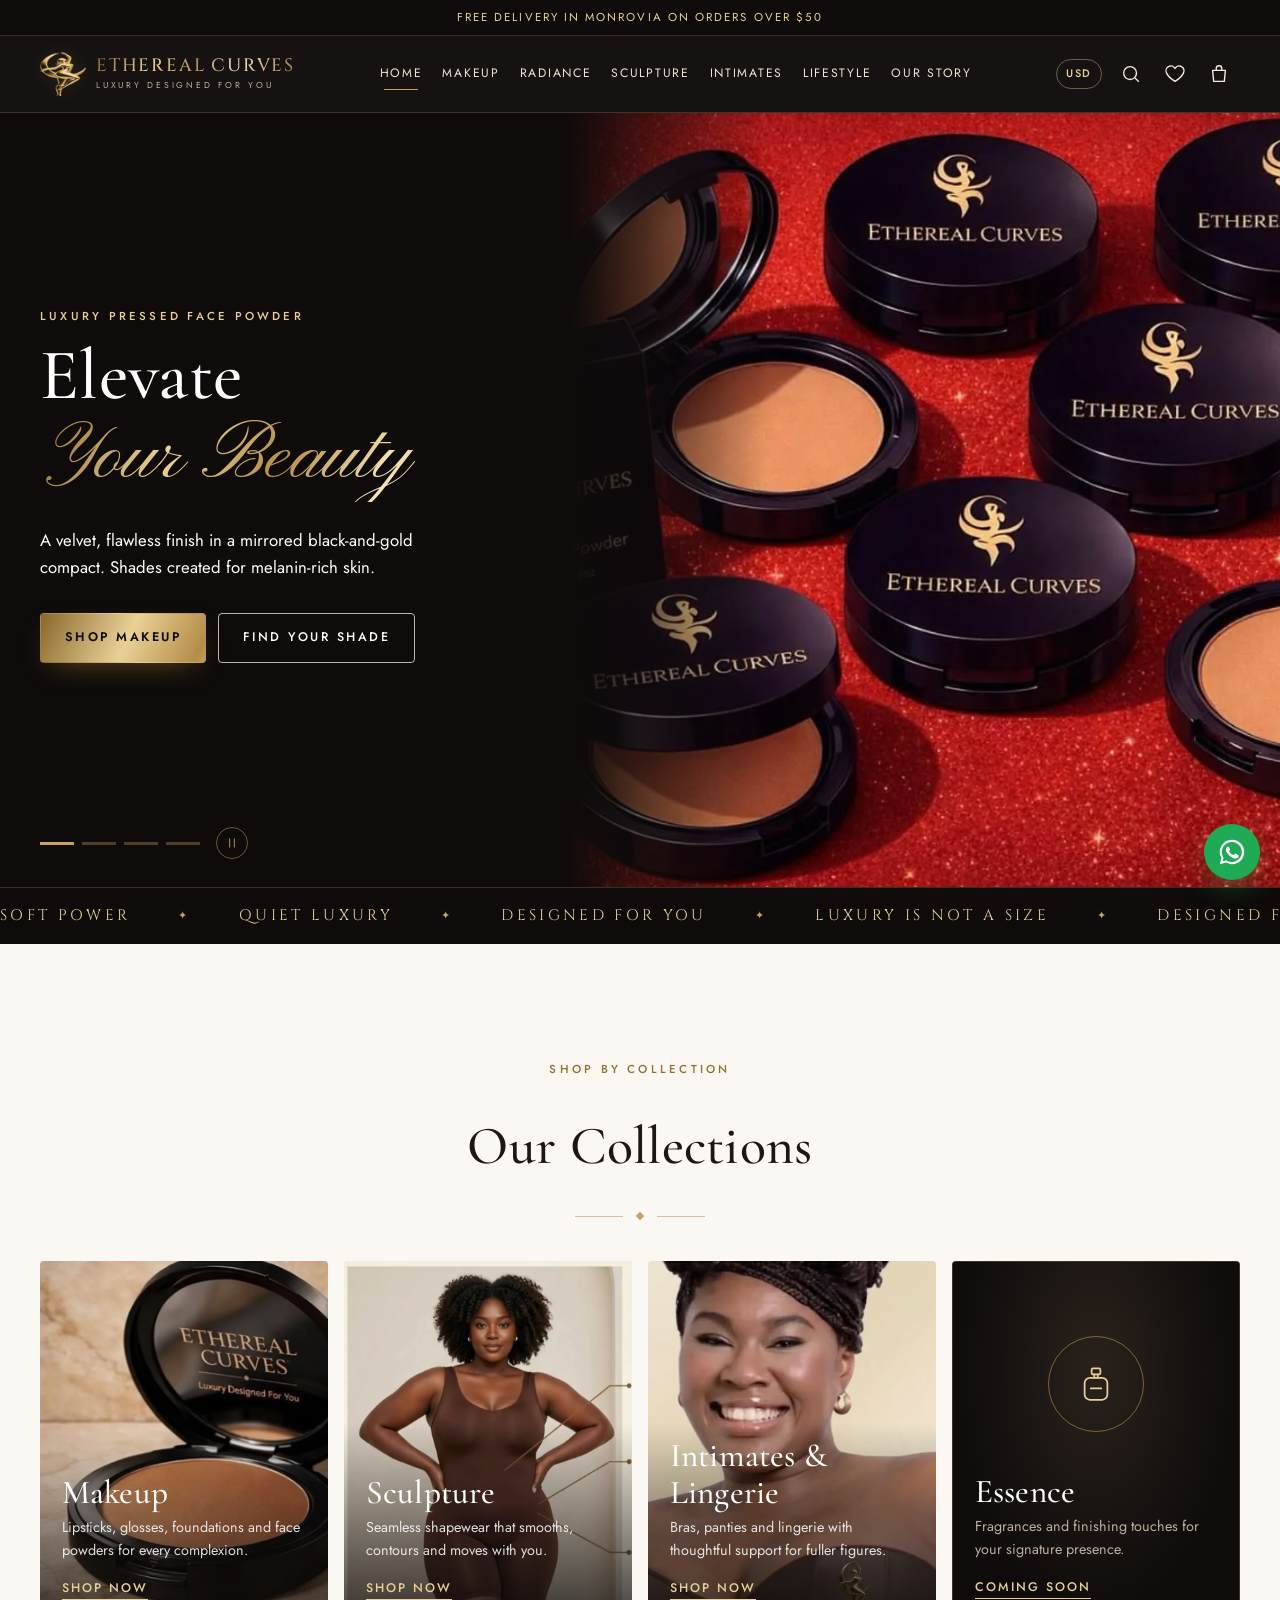
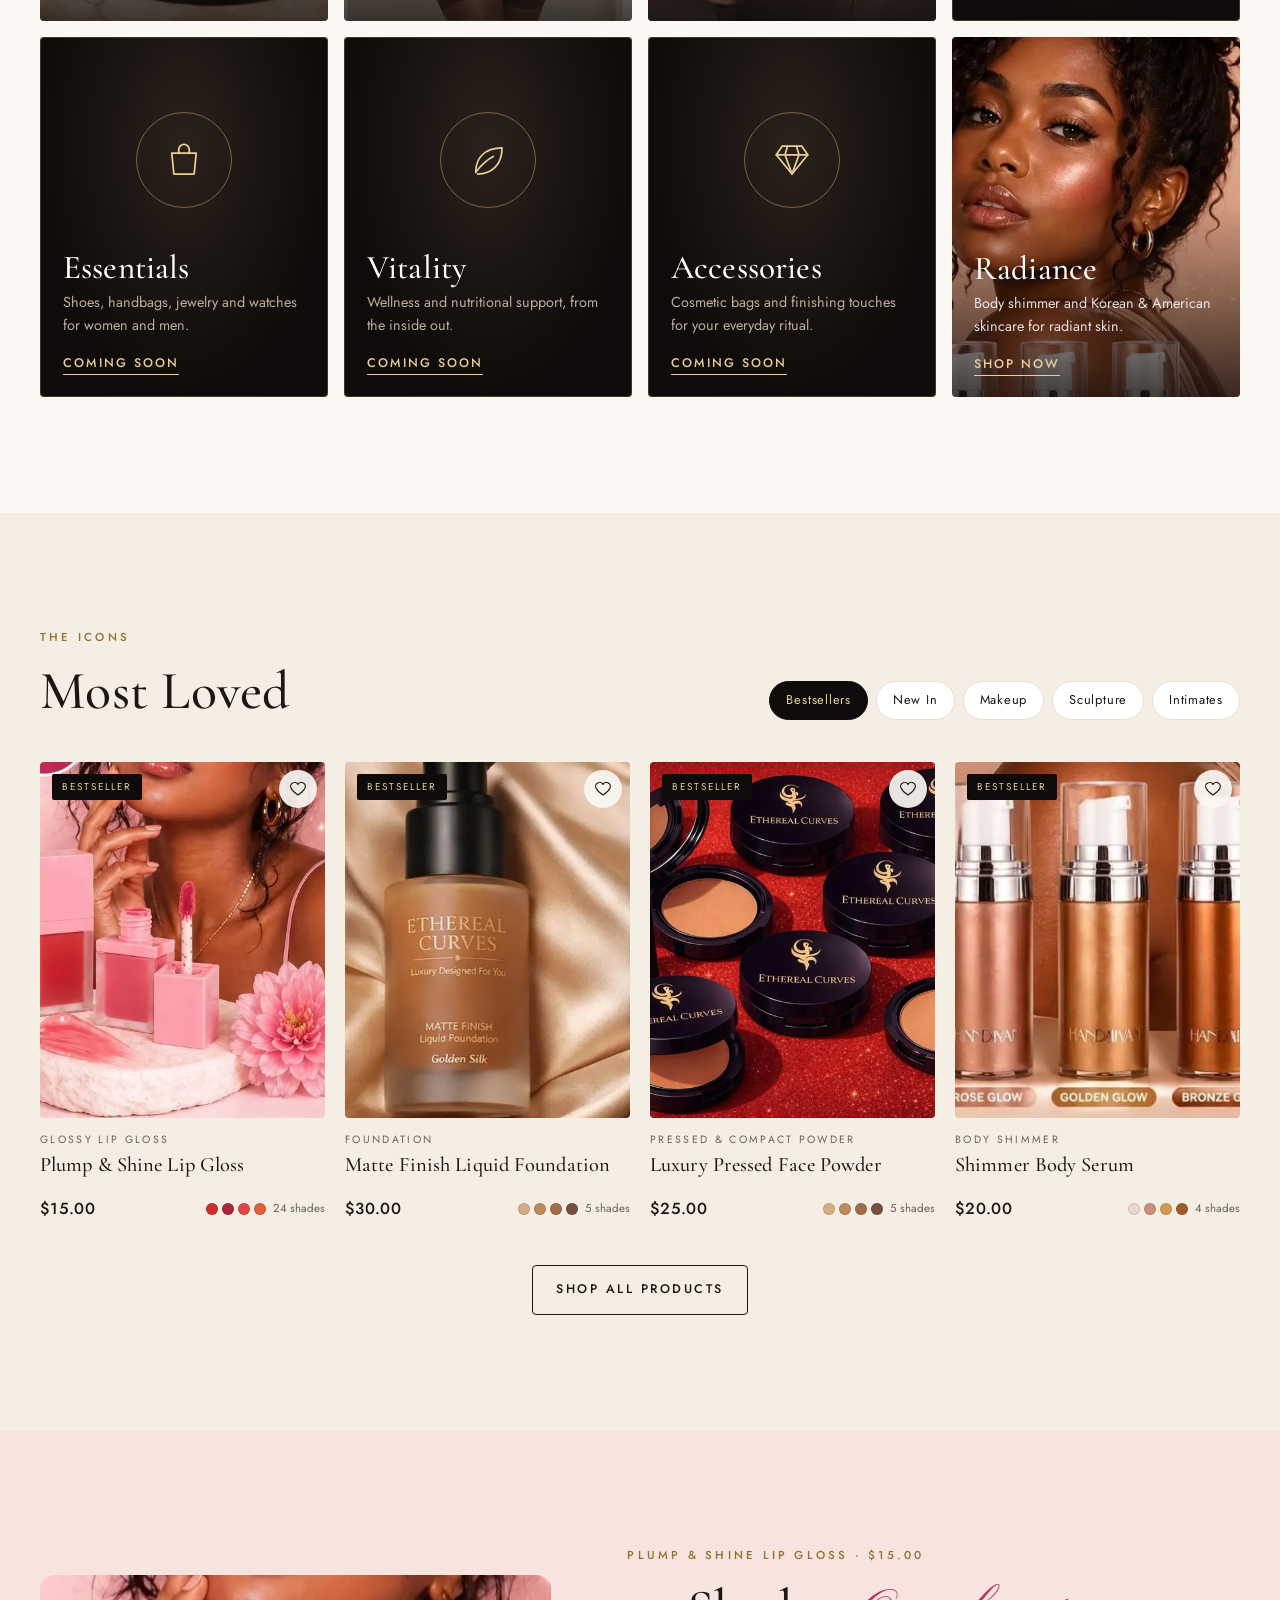
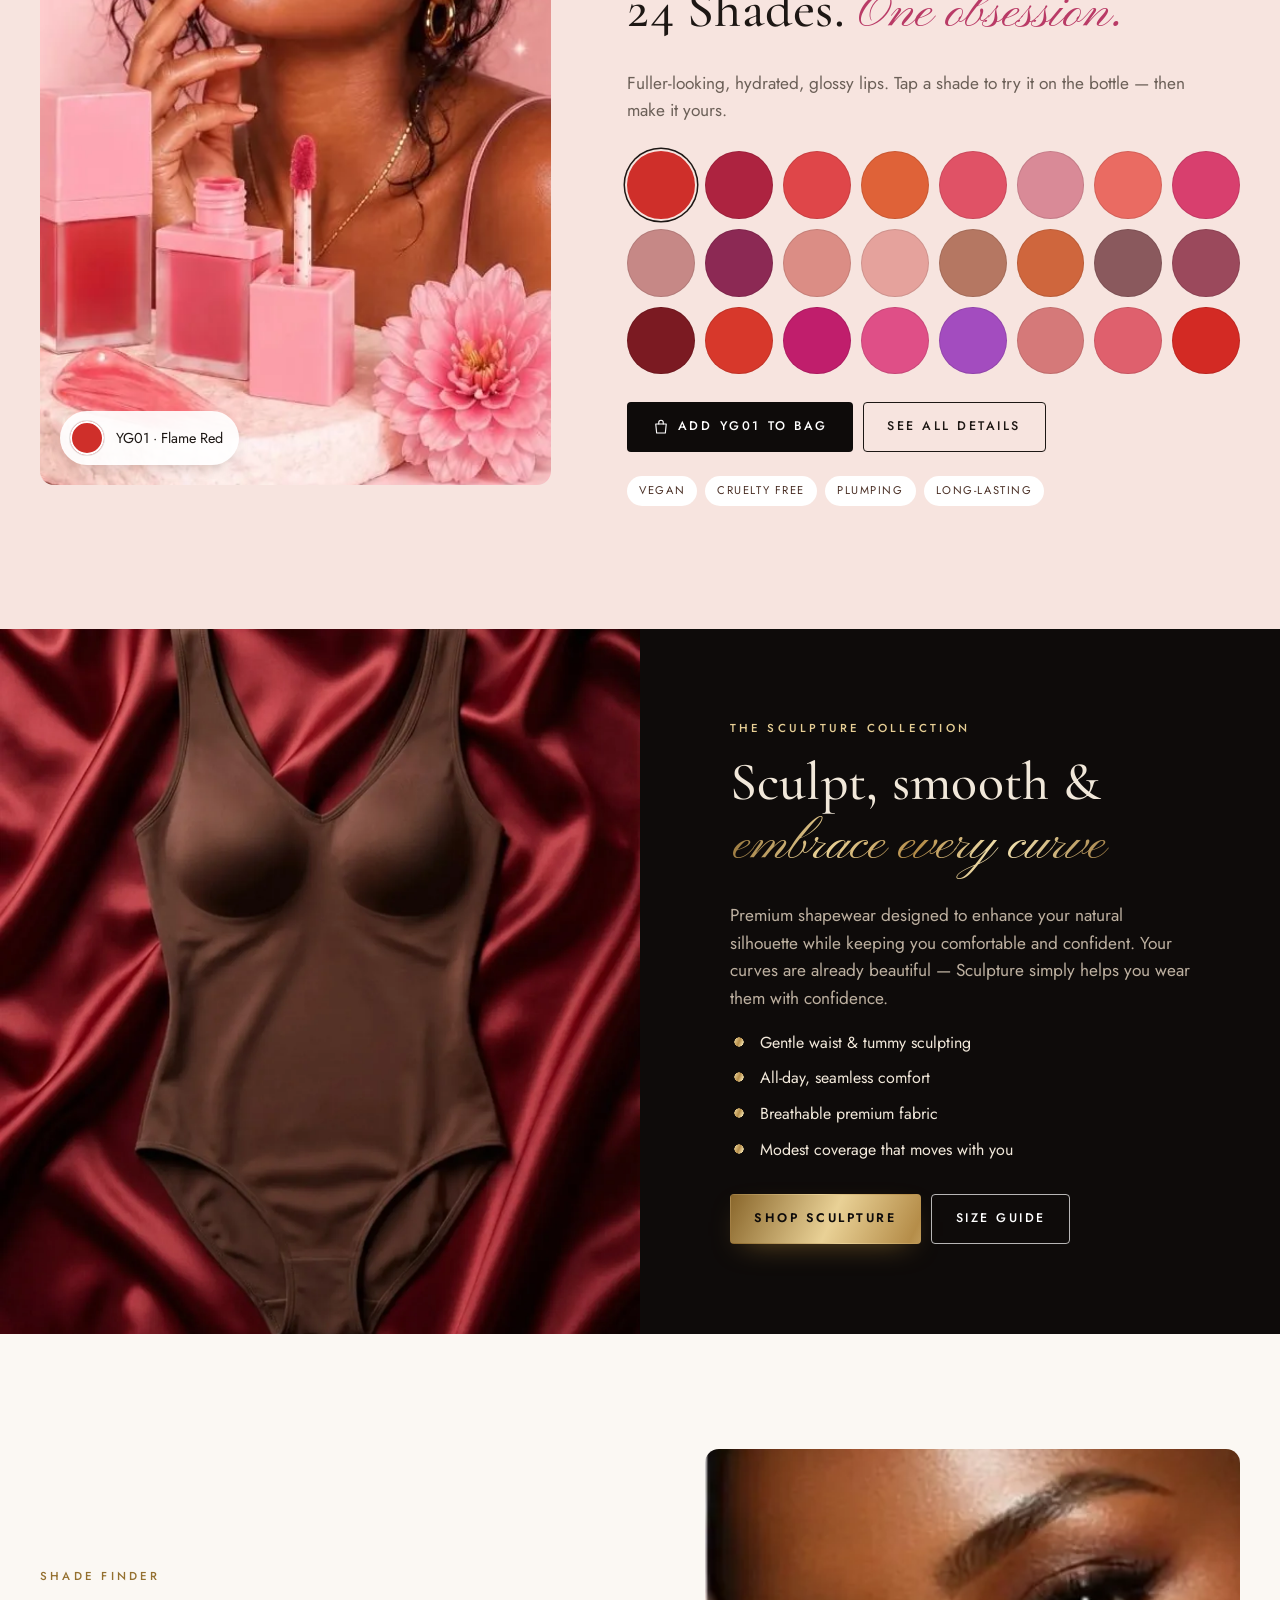
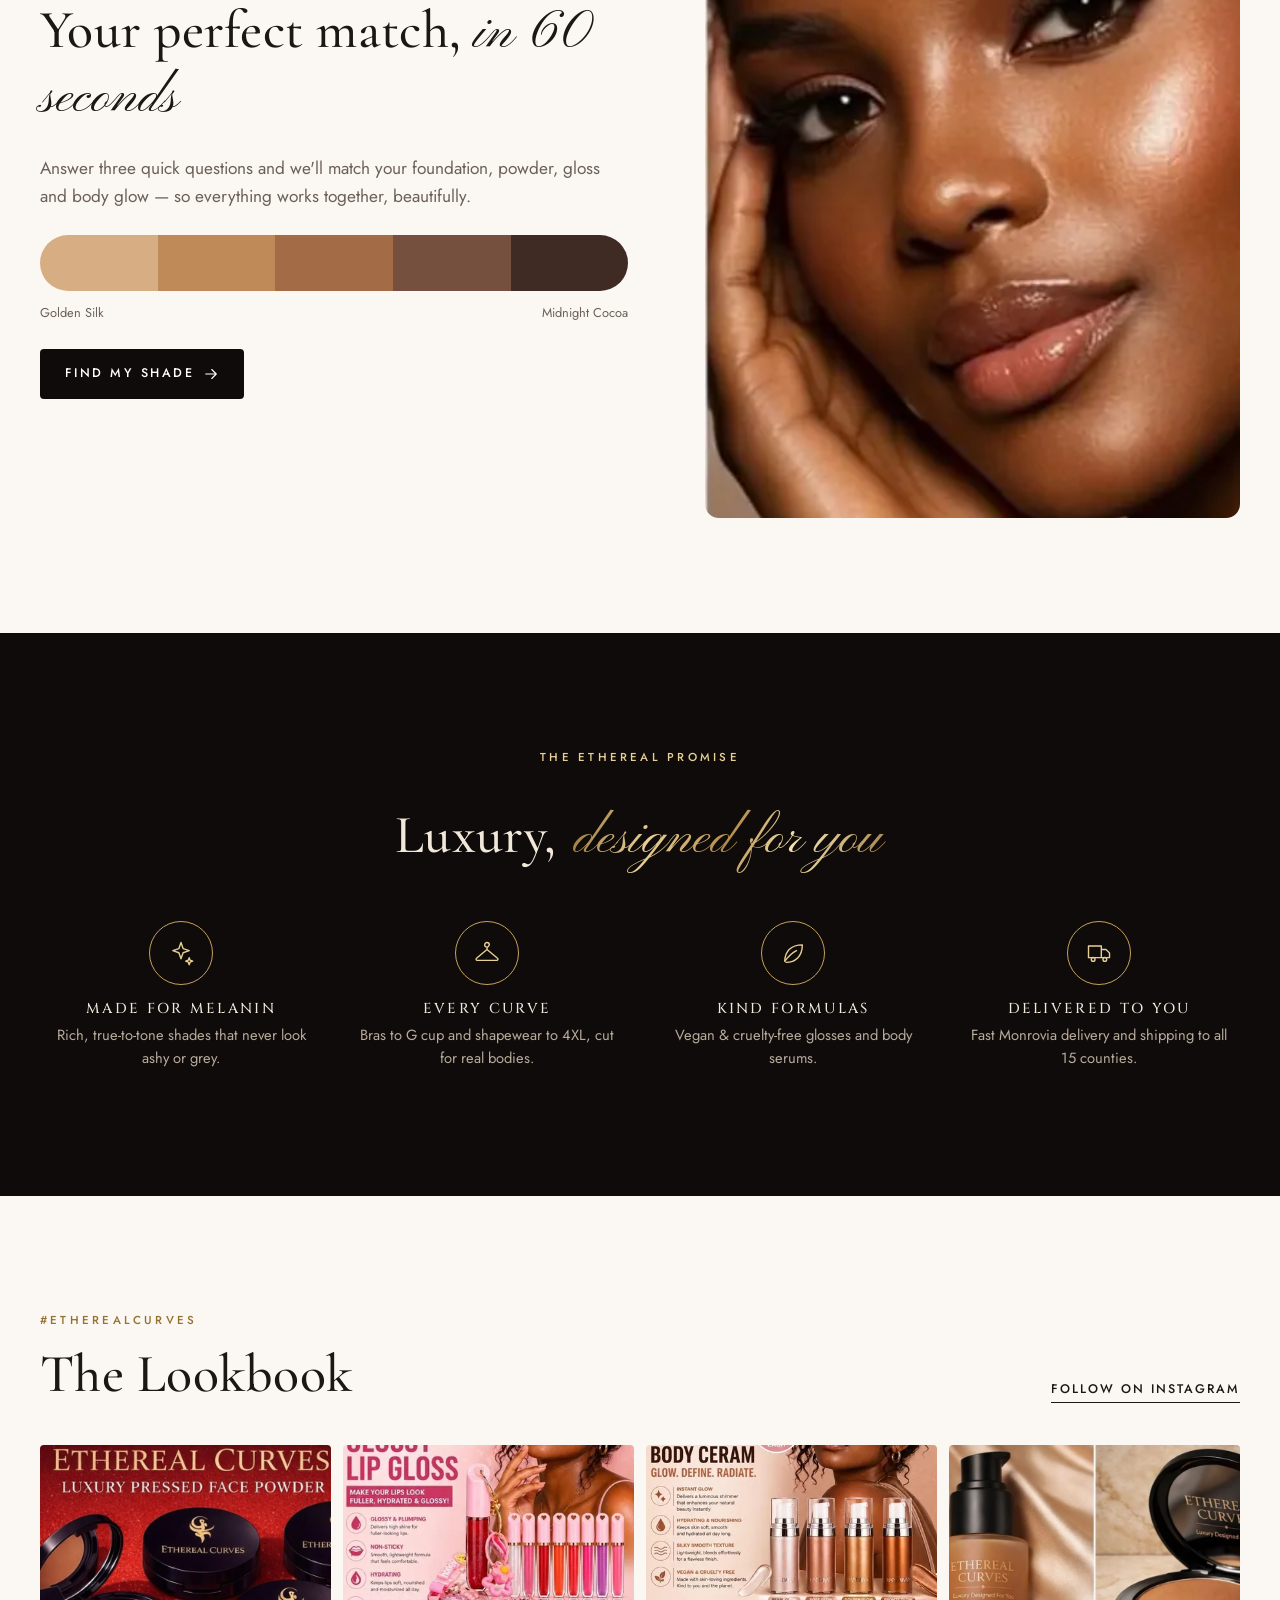
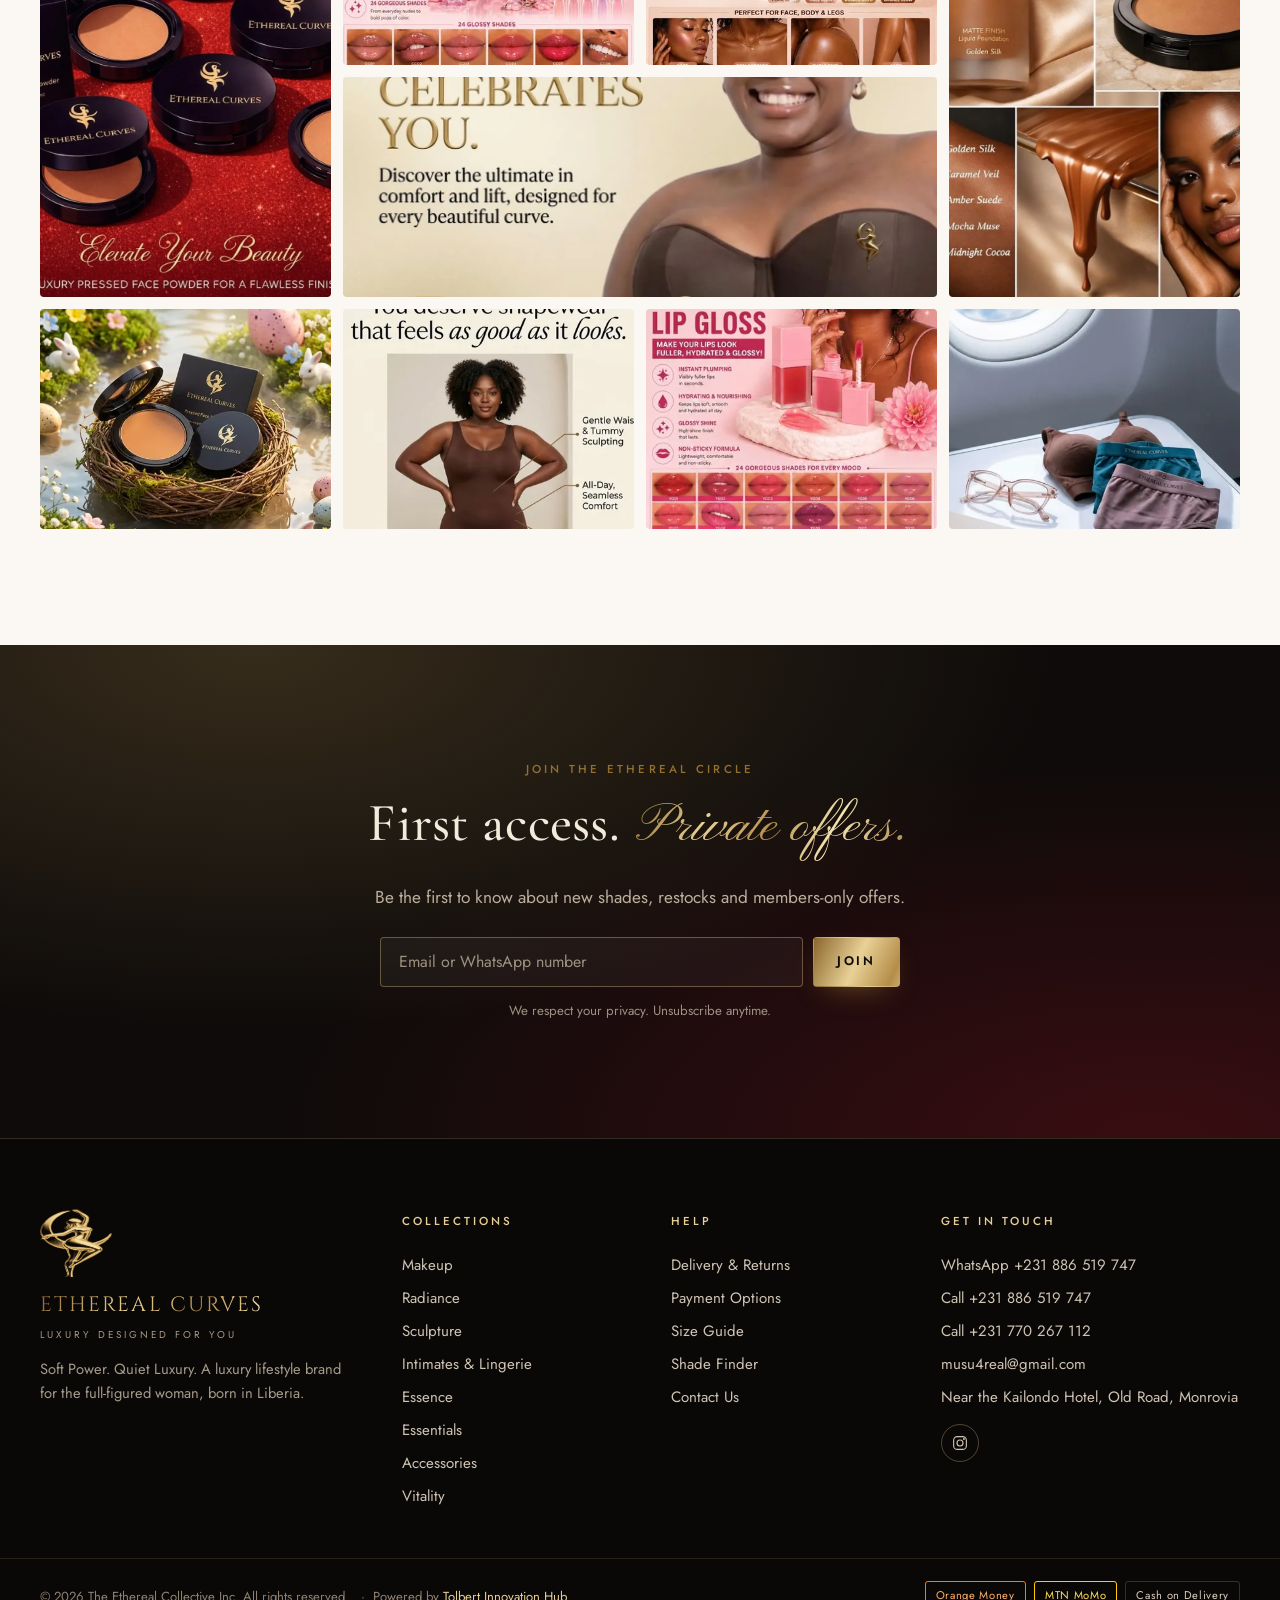
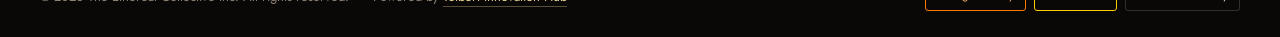
==== index.html @ 0e929508 "Add Love Your Breasts (#Breasties) campaign and raffle Breast Cancer Awareness campaign in honor of " ====
<!doctype html>
<html lang="en">
<head>
  <meta charset="utf-8">
  <meta name="viewport" content="width=device-width, initial-scale=1, viewport-fit=cover">
  <title>Ethereal Curves — Luxury Designed For You</title>
  <meta name="description" content="Ethereal Curves: luxury beauty and curve-loving intimates from Monrovia, Liberia. Shop lip gloss, foundation, pressed powder, shimmer body serum, bras and shapewear. Pay with Orange Money, MTN MoMo or cash on delivery.">
  <meta name="theme-color" content="#0e0b0a">
  <link rel="canonical" href="./">

  <meta property="og:type" content="website">
  <meta property="og:site_name" content="Ethereal Curves">
  <meta property="og:title" content="Ethereal Curves — Luxury Designed For You">
  <meta property="og:description" content="Luxury beauty, shapewear and intimates designed for every beautiful curve.">
  <meta property="og:image" content="assets/img/og-image.jpg">
  <meta name="twitter:card" content="summary_large_image">

  <link rel="icon" type="image/png" sizes="32x32" href="assets/img/favicon-32.png">
  <link rel="apple-touch-icon" href="assets/img/apple-touch-icon.png">
  <link rel="manifest" href="manifest.webmanifest">

  <link rel="preconnect" href="https://fonts.googleapis.com">
  <link rel="preconnect" href="https://fonts.gstatic.com" crossorigin>
  <link href="https://fonts.googleapis.com/css2?family=Cinzel:wght@400;500;600&family=Cormorant+Garamond:ital,wght@0,400;0,500;0,600;1,400;1,500&family=Jost:wght@300;400;500;600&family=Pinyon+Script&display=swap" rel="stylesheet">
  <link rel="preload" as="image" href="assets/img/pressed-red.webp">
  <link rel="stylesheet" href="assets/css/styles.css">

  <script type="application/ld+json">
  {
    "@context": "https://schema.org",
    "@type": "Organization",
    "name": "Ethereal Curves",
    "legalName": "The Ethereal Collective Inc",
    "slogan": "Luxury Designed For You",
    "founder": { "@type": "Person", "name": "Musu Deshield Mitchell" },
    "email": "musu4real@gmail.com",
    "telephone": ["+231886519747", "+231770267112"],
    "address": { "@type": "PostalAddress", "addressLocality": "Monrovia", "addressCountry": "LR" },
    "logo": "assets/img/icon-512.png"
  }
  </script>
</head>
<body>
  <a class="skip-link" href="#main">Skip to content</a>

  <!-- Announcement bar -->
  <div class="announce" role="region" aria-label="Store announcements">
    <div class="announce__track" id="announce"></div>
  </div>

  <!-- Header -->
  <header class="header" id="header">
    <div class="header__inner container">
      <button class="icon-btn header__menu" id="menuOpen" aria-label="Open menu" aria-controls="mobileNav" aria-expanded="false">
        <svg viewBox="0 0 24 24" aria-hidden="true"><path d="M3 7h18M3 12h18M3 17h12"/></svg>
      </button>

      <a class="logo" href="#/" aria-label="Ethereal Curves home">
        <img class="logo__mark" src="assets/img/logo-figure-sm.png" alt="" width="46" height="44">
        <span class="logo__text">
          <span class="logo__name">Ethereal Curves</span>
          <span class="logo__tag">Luxury Designed For You</span>
        </span>
      </a>

      <nav class="nav" aria-label="Main">
        <ul class="nav__list">
          <li class="nav__item"><a href="#/" class="nav__link">Home</a></li>
          <li class="nav__item has-mega">
            <a href="#/shop?cat=makeup" class="nav__link">Makeup</a>
            <div class="mega" role="group" aria-label="Makeup">
              <div class="mega__inner container">
                <div class="mega__col">
                  <p class="eyebrow">Lips</p>
                  <a href="#/shop?cat=makeup&amp;sub=lipstick">Lipstick</a>
                  <a href="#/shop?cat=makeup&amp;sub=gloss">Glossy Lip Gloss</a>
                  <a href="#/shop?cat=makeup&amp;sub=matte-gloss">Matte Lip Gloss</a>
                </div>
                <div class="mega__col">
                  <p class="eyebrow">Complexion</p>
                  <a href="#/shop?cat=makeup&amp;sub=foundation">Foundation</a>
                  <a href="#/shop?cat=makeup&amp;sub=loose-powder">Loose Face Powder</a>
                  <a href="#/shop?cat=makeup&amp;sub=pressed-powder">Pressed &amp; Compact Powder</a>
                  <a href="#/shop?cat=makeup&amp;sub=designer">Designer &amp; Brands</a>
                </div>
                <a class="mega__feature" href="#/shop?cat=makeup">
                  <img src="assets/img/pressed-card-sm.webp" alt="" loading="lazy">
                  <span>Shop all makeup</span>
                </a>
                <a class="mega__feature" href="#/shade-finder">
                  <img src="assets/img/found-model-sm.webp" alt="" loading="lazy">
                  <span>Find your shade</span>
                </a>
              </div>
            </div>
          </li>
          <li class="nav__item"><a href="#/shop?cat=radiance" class="nav__link">Radiance</a></li>
          <li class="nav__item"><a href="#/shop?cat=sculpture" class="nav__link">Sculpture</a></li>
          <li class="nav__item"><a href="#/shop?cat=intimates" class="nav__link">Intimates</a></li>
          <li class="nav__item has-mega">
            <a href="#/shop" class="nav__link" data-cats="essence,essentials,accessories,vitality">Lifestyle</a>
            <div class="mega" role="group" aria-label="Lifestyle">
              <div class="mega__inner container">
                <div class="mega__col">
                  <p class="eyebrow">Lifestyle</p>
                  <a href="#/shop?cat=essence">Essence</a>
                  <a href="#/shop?cat=essentials">Essentials</a>
                  <a href="#/shop?cat=accessories">Accessories</a>
                  <a href="#/shop?cat=vitality">Vitality</a>
                </div>
                <div class="mega__col">
                  <p class="eyebrow">Explore</p>
                  <a href="#/shop">Shop all</a>
                  <a href="#/shade-finder">Shade Finder</a>
                  <a href="#/size-guide">Size Guide</a>
                  <a href="#/faq">Delivery &amp; Returns</a>
                </div>
                <a class="mega__feature" href="#/shop?cat=sculpture">
                  <img src="assets/img/shapewear-sm.webp" alt="" loading="lazy">
                  <span>The Sculpture Collection</span>
                </a>
                <a class="mega__feature" href="#/shop?cat=intimates">
                  <img src="assets/img/strapless-card-sm.webp" alt="" loading="lazy">
                  <span>Intimates &amp; Lingerie</span>
                </a>
              </div>
            </div>
          </li>
          <li class="nav__item"><a href="#/about" class="nav__link">Our Story</a></li>
          <li class="nav__item nav__item--camp" data-campaign><a href="#/breasties" class="nav__link nav__link--pink">#Breasties</a></li>
        </ul>
      </nav>

      <div class="header__actions">
        <button class="currency" id="currencyToggle" aria-label="Switch currency">USD</button>
        <button class="icon-btn" id="searchOpen" aria-label="Search">
          <svg viewBox="0 0 24 24" aria-hidden="true"><circle cx="11" cy="11" r="7"/><path d="m20 20-3.5-3.5"/></svg>
        </button>
        <a class="icon-btn" href="#/wishlist" aria-label="Wishlist">
          <svg viewBox="0 0 24 24" aria-hidden="true"><path d="M12 20s-7-4.4-9.2-9A5 5 0 0 1 12 6a5 5 0 0 1 9.2 5C19 15.6 12 20 12 20z"/></svg>
          <span class="count" id="wishCount" hidden>0</span>
        </a>
        <button class="icon-btn" id="cartOpen" aria-label="Open shopping bag" aria-controls="cartDrawer">
          <svg viewBox="0 0 24 24" aria-hidden="true"><path d="M5 8h14l-1.2 12H6.2z"/><path d="M9 8V6a3 3 0 0 1 6 0v2"/></svg>
          <span class="count" id="cartCount" hidden>0</span>
        </button>
      </div>
    </div>
  </header>

  <!-- Mobile navigation -->
  <div class="drawer drawer--left" id="mobileNav" aria-hidden="true">
    <div class="drawer__panel" role="dialog" aria-modal="true" aria-label="Menu">
      <div class="drawer__head">
        <span class="logo__name">Menu</span>
        <button class="icon-btn" data-close aria-label="Close menu"><svg viewBox="0 0 24 24" aria-hidden="true"><path d="M6 6l12 12M18 6 6 18"/></svg></button>
      </div>
      <nav class="mnav" aria-label="Mobile">
        <a href="#/" class="mnav__home">Home</a>
        <a href="#/breasties" class="mnav__camp" data-campaign>🎀 Love Your Breasts · #Breasties</a>
        <p class="eyebrow">Collections</p>
        <a href="#/shop?cat=makeup">Makeup</a>
        <a href="#/shop?cat=radiance">Radiance</a>
        <a href="#/shop?cat=sculpture">Sculpture</a>
        <a href="#/shop?cat=intimates">Intimates &amp; Lingerie</a>
        <a href="#/shop?cat=essence">Essence</a>
        <a href="#/shop?cat=essentials">Essentials</a>
        <a href="#/shop?cat=accessories">Accessories</a>
        <a href="#/shop?cat=vitality">Vitality</a>
        <p class="eyebrow">Explore</p>
        <a href="#/shop">Shop All</a>
        <a href="#/shade-finder">Shade Finder</a>
        <a href="#/size-guide">Size Guide</a>
        <a href="#/wishlist">Wishlist</a>
        <a href="#/about">Our Story</a>
        <a href="#/faq">Help &amp; FAQ</a>
        <a href="#/contact">Contact</a>
      </nav>
      <div class="mnav__foot" id="mnavFoot"></div>
    </div>
  </div>

  <main id="main" tabindex="-1">
    <div id="app" aria-live="polite"></div>
    <noscript>
      <div class="container" style="padding:4rem 1rem;text-align:center">
        <h1>Ethereal Curves</h1>
        <p>Please enable JavaScript to shop, or order on WhatsApp: <a href="https://wa.me/231886519747">+231 886 519 747</a></p>
      </div>
    </noscript>
  </main>

  <!-- Footer -->
  <footer class="footer">
    <div class="footer__top container">
      <div class="footer__brand">
        <img src="assets/img/logo-figure.png" alt="" width="84" height="80" loading="lazy">
        <p class="footer__name">Ethereal Curves</p>
        <p class="footer__tag">Luxury Designed For You</p>
        <p class="footer__about">Soft Power. Quiet Luxury. A luxury lifestyle brand for the full-figured woman, born in Liberia.</p>
      </div>
      <div class="footer__col">
        <h2 class="footer__h">Collections</h2>
        <a href="#/shop?cat=makeup">Makeup</a>
        <a href="#/shop?cat=radiance">Radiance</a>
        <a href="#/shop?cat=sculpture">Sculpture</a>
        <a href="#/shop?cat=intimates">Intimates &amp; Lingerie</a>
        <a href="#/shop?cat=essence">Essence</a>
        <a href="#/shop?cat=essentials">Essentials</a>
        <a href="#/shop?cat=accessories">Accessories</a>
        <a href="#/shop?cat=vitality">Vitality</a>
      </div>
      <div class="footer__col">
        <h2 class="footer__h">Help</h2>
        <a href="#/breasties" data-campaign>Love Your Breasts · #Breasties</a>
        <a href="#/faq">Delivery & Returns</a>
        <a href="#/faq">Payment Options</a>
        <a href="#/size-guide">Size Guide</a>
        <a href="#/shade-finder">Shade Finder</a>
        <a href="#/contact">Contact Us</a>
      </div>
      <div class="footer__col" id="footerContact">
        <h2 class="footer__h">Get in touch</h2>
      </div>
    </div>
    <div class="footer__bottom container">
      <p>© <span id="year"></span> The Ethereal Collective Inc. All rights reserved. <span class="powered">Powered by <a href="https://tolbertinnovationhub.org" target="_blank" rel="noopener">Tolbert Innovation Hub</a></span></p>
      <div class="paylogos" aria-label="Accepted payments">
        <span class="paylogo paylogo--orange">Orange Money</span>
        <span class="paylogo paylogo--mtn">MTN MoMo</span>
        <span class="paylogo">Cash on Delivery</span>
      </div>
    </div>
  </footer>

  <!-- Cart drawer -->
  <div class="drawer drawer--right" id="cartDrawer" aria-hidden="true">
    <div class="drawer__panel" role="dialog" aria-modal="true" aria-labelledby="cartTitle">
      <div class="drawer__head">
        <h2 id="cartTitle" class="drawer__title">Your Bag</h2>
        <button class="icon-btn" data-close aria-label="Close bag"><svg viewBox="0 0 24 24" aria-hidden="true"><path d="M6 6l12 12M18 6 6 18"/></svg></button>
      </div>
      <div class="drawer__body" id="cartBody"></div>
      <div class="drawer__foot" id="cartFoot"></div>
    </div>
  </div>

  <!-- Search overlay -->
  <div class="search" id="search" aria-hidden="true">
    <div class="search__panel" role="dialog" aria-modal="true" aria-label="Search products">
      <div class="container">
        <div class="search__bar">
          <svg viewBox="0 0 24 24" aria-hidden="true"><circle cx="11" cy="11" r="7"/><path d="m20 20-3.5-3.5"/></svg>
          <input id="searchInput" type="search" placeholder="Search gloss, foundation, shapewear, shades…" autocomplete="off" aria-label="Search">
          <button class="icon-btn" data-close aria-label="Close search"><svg viewBox="0 0 24 24" aria-hidden="true"><path d="M6 6l12 12M18 6 6 18"/></svg></button>
        </div>
        <div class="search__results" id="searchResults"></div>
      </div>
    </div>
  </div>

  <!-- Modal (quick view, size guide) -->
  <div class="modal" id="modal" aria-hidden="true">
    <div class="modal__panel" role="dialog" aria-modal="true" aria-label="Details">
      <button class="icon-btn modal__close" data-close aria-label="Close"><svg viewBox="0 0 24 24" aria-hidden="true"><path d="M6 6l12 12M18 6 6 18"/></svg></button>
      <div class="modal__body" id="modalBody"></div>
    </div>
  </div>

  <!-- Lightbox -->
  <div class="lightbox" id="lightbox" aria-hidden="true">
    <button class="icon-btn lightbox__close" data-close aria-label="Close image"><svg viewBox="0 0 24 24" aria-hidden="true"><path d="M6 6l12 12M18 6 6 18"/></svg></button>
    <img id="lightboxImg" alt="">
  </div>

  <div class="scrim" id="scrim"></div>
  <div class="toasts" id="toasts" role="status" aria-live="polite"></div>

  <a class="wa-float" id="waFloat" href="#" target="_blank" rel="noopener" aria-label="Chat with us on WhatsApp">
    <svg viewBox="0 0 32 32" aria-hidden="true"><path fill="currentColor" d="M16 3a13 13 0 0 0-11.2 19.6L3 29l6.6-1.7A13 13 0 1 0 16 3zm0 23.7c-2 0-4-.6-5.7-1.6l-.4-.2-3.9 1 1-3.8-.3-.4A10.7 10.7 0 1 1 16 26.7zm5.9-8c-.3-.2-1.9-.9-2.2-1-.3-.1-.5-.2-.7.2l-1 1.2c-.2.2-.4.2-.7.1a8.8 8.8 0 0 1-4.3-3.8c-.3-.6.3-.5.9-1.7.1-.2 0-.4 0-.5l-1-2.4c-.3-.6-.5-.5-.7-.5h-.6c-.2 0-.6.1-.9.4-.3.3-1.2 1.1-1.2 2.8s1.2 3.2 1.4 3.5c.2.2 2.4 3.6 5.8 5 2.1.9 3 1 4 .8.7-.1 1.9-.8 2.2-1.5.3-.8.3-1.4.2-1.5-.1-.2-.3-.3-.6-.4z"/></svg>
  </a>

  <script src="assets/js/config.js"></script>
  <script src="assets/js/products.js"></script>
  <script src="assets/js/app.js"></script>
</body>
</html>
---- assets/css/styles.css ----
/* =====================================================================
   ETHEREAL CURVES — Luxury Designed For You
   ===================================================================== */

:root {
  --noir: #0e0b0a;
  --noir-2: #1a1412;
  --ink: #1d1714;
  --muted: #6c6058;
  --line: #e8dfd3;
  --line-dark: rgba(232, 207, 147, .18);
  --ivory: #fbf8f3;
  --cream: #f5eee4;
  --champagne: #efe3cf;
  --blush: #f7e4df;
  --rose: #b93a66;
  --cocoa: #4a2f25;
  --oxblood: #6d0f1a;
  --success: #2f6b4f;
  --pink: #ec5f9f;
  --pink-deep: #c21f6a;
  --pink-soft: #f9d3e3;
  --danger: #a3282f;

  --gold: #c8a15a;
  --gold-soft: #e7cf95;
  --gold-deep: #94702f;
  --gold-grad: linear-gradient(115deg, #8a672c 0%, #e9d196 28%, #b58d49 50%, #f5e5b3 70%, #9c763a 100%);

  --display: "Cormorant Garamond", "Times New Roman", serif;
  --caps: "Cinzel", "Times New Roman", serif;
  --sans: "Jost", system-ui, -apple-system, "Segoe UI", sans-serif;
  --script: "Pinyon Script", cursive;

  --radius: 4px;
  --radius-lg: 14px;
  --shadow: 0 18px 50px -20px rgba(30, 18, 10, .35);
  --shadow-sm: 0 6px 20px -10px rgba(30, 18, 10, .3);
  --ease: cubic-bezier(.2, .7, .2, 1);
  --header-h: 76px;
  --gutter: clamp(16px, 4vw, 40px);
}

*, *::before, *::after { box-sizing: border-box; }
html { -webkit-text-size-adjust: 100%; scroll-behavior: smooth; }
body {
  margin: 0;
  font-family: var(--sans);
  font-weight: 400;
  font-size: 16px;
  line-height: 1.6;
  color: var(--ink);
  background: var(--ivory);
  -webkit-font-smoothing: antialiased;
  overflow-x: hidden;
}
body.locked { overflow: hidden; }
img { max-width: 100%; display: block; height: auto; }
a { color: inherit; text-decoration: none; }
button, input, select, textarea { font: inherit; color: inherit; }
button { cursor: pointer; background: none; border: 0; padding: 0; }
h1, h2, h3, h4 { font-family: var(--display); font-weight: 500; line-height: 1.1; margin: 0 0 .5em; letter-spacing: .005em; }
p { margin: 0 0 1em; }
svg { width: 22px; height: 22px; fill: none; stroke: currentColor; stroke-width: 1.5; stroke-linecap: round; stroke-linejoin: round; }
:focus-visible { outline: 2px solid var(--gold); outline-offset: 3px; }
::selection { background: var(--gold-soft); color: var(--noir); }

.container { width: 100%; max-width: 1320px; margin: 0 auto; padding-left: var(--gutter); padding-right: var(--gutter); }
.skip-link { position: absolute; left: -999px; top: 8px; z-index: 999; background: var(--noir); color: #fff; padding: 10px 16px; }
.skip-link:focus { left: 8px; }
.sr-only { position: absolute; width: 1px; height: 1px; overflow: hidden; clip: rect(0 0 0 0); white-space: nowrap; }
[hidden] { display: none !important; }

/* ---------- Type helpers ---------- */
.eyebrow {
  font-family: var(--sans);
  font-size: .72rem;
  font-weight: 500;
  letter-spacing: .28em;
  text-transform: uppercase;
  color: var(--gold-deep);
  margin: 0 0 .9rem;
}
.gold-text {
  background: var(--gold-grad);
  -webkit-background-clip: text;
  background-clip: text;
  color: transparent;
}
.script { font-family: var(--script); font-weight: 400; letter-spacing: 0; }
.script.gold-text { padding: 0 .14em; margin: 0 -.08em; -webkit-box-decoration-break: clone; box-decoration-break: clone; }
.caps { font-family: var(--caps); letter-spacing: .08em; }
.h-xl { font-size: clamp(2.6rem, 6vw, 5rem); }
.h-lg { font-size: clamp(2.1rem, 4.2vw, 3.4rem); }
.h-md { font-size: clamp(1.6rem, 2.8vw, 2.3rem); }
.lead { font-size: 1.08rem; color: var(--muted); max-width: 56ch; }
.muted { color: var(--muted); }
.center { text-align: center; }
.center .lead { margin-left: auto; margin-right: auto; }

/* ---------- Buttons ---------- */
.btn {
  display: inline-flex; align-items: center; justify-content: center; gap: .6em;
  min-height: 50px; padding: 0 1.9em;
  font-family: var(--sans); font-size: .78rem; font-weight: 500;
  letter-spacing: .2em; text-transform: uppercase;
  border: 1px solid transparent; border-radius: var(--radius);
  transition: background .3s var(--ease), color .3s var(--ease), border-color .3s var(--ease), transform .2s var(--ease), box-shadow .3s var(--ease);
  white-space: nowrap;
}
.btn:active { transform: translateY(1px); }
.btn svg { width: 18px; height: 18px; }
.btn--dark { background: var(--noir); color: #fff; }
.btn--dark:hover { background: #2a201c; }
.btn--gold { background: var(--gold-grad); background-size: 200% 100%; color: var(--noir); font-weight: 600; box-shadow: 0 10px 30px -14px rgba(160, 120, 50, .8); }
.btn--gold:hover { background-position: 100% 0; }
.btn--outline { border-color: currentColor; color: var(--ink); }
.btn--outline:hover { background: var(--ink); color: #fff; border-color: var(--ink); }
.btn--light { border-color: rgba(255, 255, 255, .7); color: #fff; }
.btn--light:hover { background: #fff; color: var(--noir); }
.btn--wa { background: #1faa55; color: #fff; }
.btn--pink { background: linear-gradient(120deg, #c21f6a, #ec5f9f 55%, #f58bbb); color: #fff; font-weight: 600; box-shadow: 0 10px 30px -14px rgba(236, 95, 159, .9); }
.btn--pink:hover { filter: brightness(1.08); }
.btn--wa:hover { background: #178a45; }
.btn--block { width: 100%; }
.btn--sm { min-height: 40px; padding: 0 1.2em; font-size: .7rem; }
.btn[disabled] { opacity: .45; pointer-events: none; }
.link { font-size: .78rem; letter-spacing: .16em; text-transform: uppercase; font-weight: 500; border-bottom: 1px solid currentColor; padding-bottom: 2px; transition: color .2s; }
.link:hover { color: var(--gold-deep); }

.icon-btn {
  position: relative; display: inline-grid; place-items: center;
  width: 42px; height: 42px; border-radius: 50%;
  transition: background .2s, color .2s;
}
.icon-btn:hover { background: rgba(200, 161, 90, .14); }
.count {
  position: absolute; top: 3px; right: 1px;
  min-width: 18px; height: 18px; padding: 0 5px; border-radius: 9px;
  background: var(--gold); color: var(--noir);
  font-size: .66rem; font-weight: 600; line-height: 18px; text-align: center;
}
.count.bump { animation: bump .5s var(--ease); }
@keyframes bump { 40% { transform: scale(1.45); } }

/* ---------- Announcement ---------- */
.announce {
  background: var(--noir); color: var(--gold-soft);
  border-bottom: 1px solid var(--line-dark);
  font-size: .72rem; letter-spacing: .18em; text-transform: uppercase;
  height: 36px; overflow: hidden; position: relative;
}
.announce__track { position: relative; height: 100%; }
.announce__msg {
  position: absolute; inset: 0; display: grid; place-items: center; text-align: center; padding: 0 16px;
  opacity: 0; transform: translateY(8px); transition: opacity .6s var(--ease), transform .6s var(--ease);
}
.announce__msg.is-on { opacity: 1; transform: none; }
.announce__msg a { color: #ffb3d4; border-bottom: 1px solid rgba(255, 179, 212, .4); }

/* ---------- Header ---------- */
.header {
  position: sticky; top: 0; z-index: 50;
  background: rgba(14, 11, 10, .97);
  color: #f4ece0;
  border-bottom: 1px solid var(--line-dark);
  backdrop-filter: saturate(140%) blur(10px);
  transition: box-shadow .3s;
}
.header.scrolled { box-shadow: 0 8px 30px -12px rgba(0, 0, 0, .6); }
.header__inner { height: var(--header-h); display: flex; align-items: center; gap: 24px; }
.header__menu { display: none; }
.logo { display: flex; align-items: center; gap: 10px; flex-shrink: 0; }
.logo__mark { width: 46px; height: auto; filter: drop-shadow(0 0 10px rgba(232, 205, 147, .15)); }
.logo__text { display: flex; flex-direction: column; line-height: 1; }
.logo__name {
  font-family: var(--caps); font-size: 1.28rem; font-weight: 500; letter-spacing: .1em; text-transform: uppercase;
  background: var(--gold-grad); -webkit-background-clip: text; background-clip: text; color: transparent;
}
.logo__tag { font-size: .54rem; letter-spacing: .32em; text-transform: uppercase; color: #bfae94; margin-top: 5px; }

.nav { flex: 1; display: flex; justify-content: center; }
.nav__list { display: flex; gap: 6px; list-style: none; margin: 0; padding: 0; }
.nav__item { display: flex; align-items: center; height: var(--header-h); }
.nav__link {
  display: block; padding: 10px 14px;
  font-size: .76rem; letter-spacing: .2em; text-transform: uppercase; font-weight: 400;
  color: #efe5d6; position: relative; white-space: nowrap;
}
@media (max-width: 1500px) {
  .nav__list { gap: 0; }
  .nav__link { padding: 10px 10px; letter-spacing: .14em; }
  .nav__link::after { left: 10px; right: 10px; }
  .logo__name { font-size: 1.12rem; }
}
.nav__link::after {
  content: ""; position: absolute; left: 14px; right: 14px; bottom: 4px; height: 1px;
  background: var(--gold); transform: scaleX(0); transition: transform .35s var(--ease); transform-origin: left;
}
.nav__item:hover .nav__link::after, .nav__link:focus-visible::after, .nav__link.is-active::after { transform: scaleX(1); }
.nav__item:hover .nav__link { color: var(--gold-soft); }
.nav__link--pink, .nav__item:hover .nav__link--pink { color: #ff9cc8; }
.nav__link--pink::after { background: var(--pink); }

.mega {
  position: absolute; left: 0; right: 0; top: 100%;
  background: var(--ivory); color: var(--ink);
  border-top: 1px solid var(--line-dark);
  box-shadow: 0 30px 50px -30px rgba(0, 0, 0, .35);
  opacity: 0; visibility: hidden; transform: translateY(-6px);
  transition: opacity .25s var(--ease), transform .25s var(--ease), visibility .25s;
}
.has-mega:hover .mega, .has-mega:focus-within .mega { opacity: 1; visibility: visible; transform: none; }
.mega__inner { display: grid; grid-template-columns: 1fr 1fr 1.1fr 1.1fr; gap: 40px; padding-top: 36px; padding-bottom: 40px; }
.mega__col { display: flex; flex-direction: column; gap: 10px; }
.mega__col a { font-family: var(--display); font-size: 1.3rem; transition: color .2s, transform .2s; }
.mega__col a:hover { color: var(--gold-deep); transform: translateX(4px); }
.mega__feature { display: block; }
.mega__feature img { width: 100%; aspect-ratio: 4/3; object-fit: cover; border-radius: var(--radius); transition: transform .5s var(--ease); }
.mega__feature:hover img { transform: scale(1.02); }
.mega__feature span { display: block; margin-top: 10px; font-size: .74rem; letter-spacing: .18em; text-transform: uppercase; }

.header__actions { display: flex; align-items: center; gap: 2px; }
.currency {
  font-size: .68rem; letter-spacing: .14em; font-weight: 500;
  border: 1px solid rgba(232, 207, 147, .4); color: var(--gold-soft);
  padding: 5px 9px; border-radius: 20px; margin-right: 6px; transition: background .2s;
}
.currency:hover { background: rgba(232, 207, 147, .12); }

/* ---------- Drawers / scrim ---------- */
.scrim {
  position: fixed; inset: 0; z-index: 80; background: rgba(10, 7, 6, .55);
  opacity: 0; visibility: hidden; transition: opacity .35s, visibility .35s;
  backdrop-filter: blur(2px);
}
.scrim.is-on { opacity: 1; visibility: visible; }
.drawer { position: fixed; inset: 0; z-index: 90; pointer-events: none; }
.drawer__panel {
  position: absolute; top: 0; bottom: 0; width: min(440px, 100%);
  background: var(--ivory); display: flex; flex-direction: column;
  transition: transform .45s var(--ease); pointer-events: auto;
  box-shadow: var(--shadow);
}
.drawer--right .drawer__panel { right: 0; transform: translateX(100%); }
.drawer--left .drawer__panel { left: 0; transform: translateX(-100%); width: min(360px, 88%); }
.drawer.is-open .drawer__panel { transform: none; }
.drawer:not(.is-open) .drawer__panel { visibility: hidden; transition: transform .45s var(--ease), visibility 0s .45s; }
.drawer__head { display: flex; align-items: center; justify-content: space-between; padding: 18px 22px; border-bottom: 1px solid var(--line); }
.drawer__title { font-size: 1.6rem; margin: 0; }
.drawer__body { flex: 1; overflow-y: auto; padding: 8px 22px; }
.drawer__foot { padding: 18px 22px 22px; border-top: 1px solid var(--line); background: #fff; }
.drawer--left .logo__name { font-size: 1.1rem; }

.mnav { padding: 10px 22px; display: flex; flex-direction: column; overflow-y: auto; flex: 1; }
.mnav .eyebrow { margin: 22px 0 6px; }
.mnav .mnav__home { margin-top: 8px; }
.mnav a { font-family: var(--display); font-size: 1.5rem; padding: 6px 0; border-bottom: 1px solid var(--line); }
.mnav .mnav__camp { font-family: var(--sans); font-size: .95rem; color: var(--pink-deep); border: 1px solid var(--pink-soft); background: #fff2f8; border-radius: var(--radius); padding: 12px 14px; margin-top: 12px; }
.mnav__foot { padding: 18px 22px; border-top: 1px solid var(--line); font-size: .9rem; display: grid; gap: 6px; }

/* ---------- Search ---------- */
.search { position: fixed; inset: 0; z-index: 95; pointer-events: none; }
.search__panel {
  background: var(--ivory); padding: 26px 0 30px; max-height: 88vh; overflow-y: auto;
  transform: translateY(-100%); transition: transform .45s var(--ease); pointer-events: auto;
  box-shadow: var(--shadow);
}
.search.is-open .search__panel { transform: none; }
.search:not(.is-open) .search__panel { visibility: hidden; transition: transform .45s var(--ease), visibility 0s .45s; }
.search__bar { display: flex; align-items: center; gap: 12px; border-bottom: 1px solid var(--ink); padding-bottom: 10px; }
.search__bar input { flex: 1; border: 0; background: none; font-family: var(--display); font-size: clamp(1.4rem, 3vw, 2.1rem); outline: none; min-width: 0; }
.search__results { padding-top: 24px; }
.search__tags { display: flex; flex-wrap: wrap; gap: 8px; }
.search__grid { display: grid; grid-template-columns: repeat(auto-fill, minmax(260px, 1fr)); gap: 14px; }
.search-hit { display: flex; gap: 14px; align-items: center; padding: 8px; border-radius: var(--radius); transition: background .2s; }
.search-hit:hover, .search-hit:focus-visible { background: var(--cream); }
.search-hit img { width: 64px; height: 76px; object-fit: cover; border-radius: var(--radius); }
.search-hit strong { display: block; font-weight: 500; }

/* ---------- Chips ---------- */
.chip {
  display: inline-flex; align-items: center; gap: 6px;
  padding: 8px 16px; border: 1px solid var(--line); border-radius: 30px;
  font-size: .8rem; letter-spacing: .06em; background: #fff; transition: all .2s;
}
.chip:hover { border-color: var(--ink); }
.chip.is-active { background: var(--noir); color: var(--gold-soft); border-color: var(--noir); }

/* ---------- Hero ---------- */
.hero { position: relative; background: var(--noir); color: #fff; overflow: hidden; }
.hero__slides { position: relative; min-height: min(86vh, 780px); }
.slide {
  position: absolute; inset: 0; display: grid; grid-template-columns: 1fr 1.25fr;
  opacity: 0; visibility: hidden; transition: opacity 1s var(--ease), visibility 1s;
}
.slide.is-on { opacity: 1; visibility: visible; }
.slide__copy { position: relative; z-index: 2; display: flex; flex-direction: column; justify-content: center; padding: 60px var(--gutter) 90px max(var(--gutter), calc((100vw - 1320px) / 2 + var(--gutter))); }
.slide__media { position: relative; overflow: hidden; }
.slide__media img { position: absolute; inset: 0; width: 100%; height: 100%; object-fit: cover; transform: scale(1.08); transition: transform 7s linear; }
.slide.is-on .slide__media img { transform: scale(1); }
.slide__media::before { content: ""; position: absolute; inset: 0; z-index: 1; background: linear-gradient(90deg, var(--slide-bg) 0%, transparent 28%); }
.slide--noir { --slide-bg: var(--noir); background: var(--noir); }
.slide--champagne { --slide-bg: #e9dcc5; background: #e9dcc5; color: var(--ink); }
.slide--blush { --slide-bg: #f3dcd6; background: #f3dcd6; color: var(--ink); }
.slide--champagne .eyebrow, .slide--blush .eyebrow { color: var(--gold-deep); }
.slide--noir .eyebrow { color: var(--gold-soft); }
.slide__title { font-size: clamp(2.8rem, 5.6vw, 5.2rem); line-height: 1; margin-bottom: .35em; }
.slide__title .script { display: block; font-size: 1.1em; line-height: 1.1; margin-top: .05em; }
.slide__text { font-size: 1.05rem; max-width: 40ch; opacity: .85; margin-bottom: 2rem; }
.slide__cta { display: flex; flex-wrap: wrap; gap: 12px; }
.slide .anim { opacity: 0; transform: translateY(24px); transition: opacity .9s var(--ease), transform .9s var(--ease); }
.slide.is-on .anim { opacity: 1; transform: none; }
.slide.is-on .anim:nth-child(2) { transition-delay: .12s; }
.slide.is-on .anim:nth-child(3) { transition-delay: .24s; }
.slide.is-on .anim:nth-child(4) { transition-delay: .36s; }
.hero__controls {
  position: absolute; z-index: 5; bottom: 28px; left: max(var(--gutter), calc((100vw - 1320px) / 2 + var(--gutter)));
  display: flex; align-items: center; gap: 16px;
}
.hero__dots { display: flex; gap: 8px; }
.hero__dot { width: 34px; height: 3px; background: rgba(200, 161, 90, .35); position: relative; overflow: hidden; }
.hero__dot span { position: absolute; inset: 0; background: var(--gold); transform: scaleX(0); transform-origin: left; }
.hero__dot.is-on span { animation: dotfill var(--hero-ms, 6500ms) linear forwards; }
.hero.paused .hero__dot.is-on span { animation-play-state: paused; }
@keyframes dotfill { to { transform: scaleX(1); } }
.hero__pause { width: 32px; height: 32px; border: 1px solid rgba(200, 161, 90, .5); border-radius: 50%; display: grid; place-items: center; color: var(--gold); }
.hero__pause svg { width: 14px; height: 14px; }

/* ---------- Marquee ---------- */
.marquee { background: var(--noir); color: var(--gold-soft); border-top: 1px solid var(--line-dark); overflow: hidden; padding: 16px 0; }
.marquee__track { display: flex; gap: 48px; width: max-content; animation: marquee 38s linear infinite; }
.marquee__track span { font-family: var(--caps); font-size: .95rem; letter-spacing: .22em; text-transform: uppercase; white-space: nowrap; display: flex; align-items: center; gap: 48px; }
.marquee__track span::after { content: "✦"; color: var(--gold); font-size: .7rem; }
@keyframes marquee { to { transform: translateX(-50%); } }

/* ---------- Sections ---------- */
.section { padding: clamp(64px, 9vw, 120px) 0; }
.section--tight { padding: clamp(44px, 6vw, 72px) 0; }
.section--cream { background: var(--cream); }
.section--blush { background: var(--blush); }
.section--noir { background: var(--noir); color: #f1e8da; }
.section--noir .eyebrow { color: var(--gold-soft); }
.section--noir .lead { color: #bdb0a0; }
.section__head { display: flex; align-items: flex-end; justify-content: space-between; gap: 24px; margin-bottom: 42px; flex-wrap: wrap; }
.section__head h2 { margin: 0; }
.section__head.center { flex-direction: column; align-items: center; text-align: center; }
.ornament { display: flex; align-items: center; justify-content: center; gap: 14px; color: var(--gold); margin: 14px 0 0; }
.ornament::before, .ornament::after { content: ""; width: 48px; height: 1px; background: currentColor; opacity: .6; }
.ornament i { width: 6px; height: 6px; transform: rotate(45deg); background: currentColor; }

/* ---------- Category tiles ---------- */
.cats { display: grid; grid-template-columns: repeat(4, 1fr); gap: 16px; }
.cat {
  position: relative; display: block; overflow: hidden; border-radius: var(--radius);
  aspect-ratio: 4/5; background: var(--champagne); isolation: isolate;
}
.cat img { position: absolute; inset: 0; width: 100%; height: 100%; object-fit: cover; transition: transform 1.2s var(--ease); z-index: -1; }
.cat::after { content: ""; position: absolute; inset: 0; background: linear-gradient(180deg, transparent 45%, rgba(14, 11, 10, .78)); z-index: -1; }
.cat:hover img { transform: scale(1.06); }
.cat__label { position: absolute; left: 22px; right: 22px; bottom: 22px; color: #fff; }
.cat__label h3 { font-size: clamp(1.7rem, 2.6vw, 2.3rem); margin: 0 0 .15em; }
.cat__label p { font-size: .9rem; opacity: .85; margin: 0 0 .8em; max-width: 30ch; }
.cat__label .link { color: var(--gold-soft); }
.cat--icon { background: radial-gradient(ellipse at 50% 30%, #2a211b 0%, var(--noir) 70%); border: 1px solid rgba(200, 161, 90, .28); }
.cat--icon::after { background: none; }
.cat__icon { position: absolute; left: 50%; top: 34%; transform: translate(-50%, -50%); width: 96px; height: 96px; border-radius: 50%; border: 1px solid rgba(200, 161, 90, .55); display: grid; place-items: center; color: var(--gold-soft); transition: transform .6s var(--ease), border-color .4s; }
.cat__icon svg { width: 42px; height: 42px; stroke-width: 1; }
.cat--icon:hover .cat__icon { transform: translate(-50%, -54%); border-color: var(--gold); }
.cat--icon .cat__label p { color: #bcae9d; opacity: 1; }

/* ---------- Product cards ---------- */
.grid { display: grid; grid-template-columns: repeat(4, 1fr); gap: 34px 20px; }
.grid--3 { grid-template-columns: repeat(3, 1fr); }
.card { position: relative; display: flex; flex-direction: column; }
.grid > *, .pdp > *, .checkout > *, .shop > *, .fields > *, .contact-grid > *, .teaser > *, .shadebar > *, .story > * { min-width: 0; }
.card__media { position: relative; display: block; aspect-ratio: 4/5; overflow: hidden; border-radius: var(--radius); background: var(--cream); }
.card__media img { position: absolute; inset: 0; width: 100%; height: 100%; object-fit: cover; transition: opacity .6s var(--ease), transform 1.2s var(--ease); }
.card__media img.alt { opacity: 0; }
.card:hover .card__media img.alt { opacity: 1; }
.card:hover .card__media img { transform: scale(1.04); }
.badge {
  position: absolute; top: 12px; left: 12px; z-index: 2;
  background: var(--noir); color: var(--gold-soft);
  font-size: .62rem; letter-spacing: .2em; text-transform: uppercase; padding: 5px 10px; border-radius: 2px;
}
.badge--new { background: var(--ivory); color: var(--ink); }
.badge--sale { background: var(--rose); color: #fff; }
.card__wish {
  position: absolute; top: 8px; right: 8px; z-index: 2;
  width: 38px; height: 38px; border-radius: 50%; display: grid; place-items: center;
  background: rgba(251, 248, 243, .92); color: var(--ink); transition: transform .2s, color .2s;
}
.card__wish svg { width: 18px; height: 18px; }
.card__wish:hover { transform: scale(1.1); }
.card__wish.is-on svg, .wish-btn.is-on svg { fill: var(--rose); stroke: var(--rose); }
.card__quick {
  position: absolute; left: 12px; right: 12px; bottom: 12px; z-index: 2;
  opacity: 0; transform: translateY(10px); transition: opacity .3s var(--ease), transform .3s var(--ease);
}
.card:hover .card__quick, .card__quick:focus-within, .card__quick:focus-visible { opacity: 1; transform: none; }
.card__quick .btn { width: 100%; background: rgba(14, 11, 10, .92); color: #fff; min-height: 44px; }
.card__quick .btn:hover { background: var(--noir); color: var(--gold-soft); }
.card__body { padding-top: 14px; display: flex; flex-direction: column; gap: 4px; flex: 1; }
.card__cat { font-size: .66rem; letter-spacing: .22em; text-transform: uppercase; color: var(--muted); }
.card__name { font-family: var(--display); font-size: 1.28rem; line-height: 1.2; font-weight: 500; }
.card__name a:hover { color: var(--gold-deep); }
.card__row { display: flex; align-items: center; justify-content: space-between; flex-wrap: wrap; gap: 4px 10px; margin-top: 4px; }
.price { font-weight: 500; letter-spacing: .02em; }
.price s { color: var(--muted); font-weight: 400; margin-left: 6px; font-size: .9em; }
.minisw { display: flex; align-items: center; gap: 4px; }
.minisw i { width: 12px; height: 12px; border-radius: 50%; box-shadow: inset 0 0 0 1px rgba(0, 0, 0, .12); }
.minisw small { font-size: .72rem; color: var(--muted); margin-left: 3px; }

/* ---------- Shade bar ---------- */
.shadebar { display: grid; grid-template-columns: 1fr 1.2fr; gap: clamp(30px, 6vw, 80px); align-items: center; }
.shadebar__visual { position: relative; border-radius: var(--radius-lg); overflow: hidden; aspect-ratio: 1; background: #f0c9cf; }
.shadebar__visual img { width: 100%; height: 100%; object-fit: cover; }
.shadebar__chip {
  position: absolute; left: 20px; bottom: 20px; display: flex; align-items: center; gap: 12px;
  background: rgba(255, 255, 255, .92); padding: 10px 16px 10px 10px; border-radius: 40px; box-shadow: var(--shadow-sm);
  font-size: .9rem;
}
.shadebar__chip i { width: 34px; height: 34px; border-radius: 50%; transition: background .4s; box-shadow: inset 0 0 0 2px #fff, 0 0 0 1px rgba(0, 0, 0, .1); }
.shadegrid { display: grid; grid-template-columns: repeat(8, 1fr); gap: 10px; margin: 26px 0 28px; }
.shadegrid button {
  aspect-ratio: 1; border-radius: 50%; position: relative;
  box-shadow: inset 0 0 0 1px rgba(0, 0, 0, .1); transition: transform .25s var(--ease);
}
.shadegrid button:hover { transform: scale(1.12); }
.shadegrid button.is-on { box-shadow: 0 0 0 2px var(--ivory), 0 0 0 3.5px var(--ink); }
.section--blush .shadegrid button.is-on { box-shadow: 0 0 0 2px var(--blush), 0 0 0 3.5px var(--ink); }

/* ---------- Split feature ---------- */
.split { display: grid; grid-template-columns: 1fr 1fr; min-height: 620px; }
.split__media { position: relative; overflow: hidden; }
.split__media img { position: absolute; inset: 0; width: 100%; height: 100%; object-fit: cover; }
.split__copy { display: flex; flex-direction: column; justify-content: center; padding: clamp(40px, 7vw, 100px); }
.split--champagne .split__copy { background: linear-gradient(160deg, #f4ead9, #e5d4b8); }
.split--noir .split__copy { background: var(--noir); color: #f1e8da; }
.split--noir .eyebrow { color: var(--gold-soft); }
.split--noir .lead { color: #bdb0a0; }
.checks { list-style: none; padding: 0; margin: 0 0 2rem; display: grid; gap: 10px; }
.checks li { display: flex; gap: 12px; align-items: flex-start; }
.checks li::before { content: ""; flex: 0 0 18px; height: 18px; margin-top: 3px; border-radius: 50%; background: var(--gold-grad); -webkit-mask: radial-gradient(circle, #000 35%, transparent 38%); mask: radial-gradient(circle, #000 35%, transparent 38%); }

/* ---------- Values ---------- */
.values { display: grid; grid-template-columns: repeat(4, 1fr); gap: 24px; }
.value { text-align: center; padding: 10px 8px; }
.value__icon { width: 64px; height: 64px; margin: 0 auto 16px; border-radius: 50%; display: grid; place-items: center; border: 1px solid var(--gold); color: var(--gold-deep); }
.section--noir .value__icon { color: var(--gold-soft); }
.value__icon svg { width: 28px; height: 28px; stroke-width: 1.2; }
.value h3 { font-family: var(--caps); font-size: .9rem; letter-spacing: .16em; text-transform: uppercase; margin-bottom: .5em; }
.value p { font-size: .92rem; color: var(--muted); margin: 0; }
.section--noir .value p { color: #b8ab9b; }

/* ---------- Finder teaser ---------- */
.teaser { display: grid; grid-template-columns: 1.1fr 1fr; gap: clamp(30px, 6vw, 80px); align-items: center; }
.teaser__swatches { display: flex; gap: 0; margin: 24px 0 30px; }
.teaser__swatches span { flex: 1; height: 56px; position: relative; }
.teaser__swatches span:first-child { border-radius: 30px 0 0 30px; }
.teaser__swatches span:last-child { border-radius: 0 30px 30px 0; }
.teaser__img { border-radius: var(--radius-lg); overflow: hidden; aspect-ratio: 4/5; }
.teaser__img img { width: 100%; height: 100%; object-fit: cover; }

/* ---------- Lookbook ---------- */
.lookbook { display: grid; grid-template-columns: repeat(4, 1fr); grid-auto-rows: 220px; grid-auto-flow: dense; gap: 12px; }
.lookbook button { position: relative; overflow: hidden; border-radius: var(--radius); background: var(--champagne); }
.lookbook button img { width: 100%; height: 100%; object-fit: cover; transition: transform 1s var(--ease), filter .4s; }
.lookbook button:hover img { transform: scale(1.05); }
.lookbook .tall { grid-row: span 2; }
.lookbook .wide { grid-column: span 2; }

/* ---------- Newsletter ---------- */
.newsletter { position: relative; background: var(--noir); color: #f3eadc; overflow: hidden; text-align: center; }
.newsletter::before {
  content: ""; position: absolute; inset: 0;
  background: radial-gradient(ellipse at 20% 0%, rgba(200, 161, 90, .22), transparent 55%), radial-gradient(ellipse at 90% 100%, rgba(109, 15, 26, .45), transparent 55%);
}
.newsletter .container { position: relative; }
.newsletter__form { display: flex; gap: 10px; max-width: 520px; margin: 26px auto 10px; }
.newsletter__form input { flex: 1; min-width: 0; min-height: 50px; padding: 0 18px; border: 1px solid rgba(232, 207, 147, .35); background: rgba(255, 255, 255, .04); color: #fff; border-radius: var(--radius); }
.newsletter__form input::placeholder { color: #9d9182; }
.newsletter small { color: #9d9182; }

/* ---------- Footer ---------- */
.footer { background: #0a0807; color: #cfc3b3; border-top: 1px solid var(--line-dark); }
.footer__top { display: grid; grid-template-columns: 1.4fr 1fr 1fr 1.3fr; gap: 40px; padding-top: 70px; padding-bottom: 50px; }
.footer__brand img { width: 72px; margin-bottom: 12px; }
.footer__name { font-family: var(--caps); font-size: 1.3rem; letter-spacing: .1em; text-transform: uppercase; margin: 0; background: var(--gold-grad); -webkit-background-clip: text; background-clip: text; color: transparent; }
.footer__tag { font-size: .62rem; letter-spacing: .3em; text-transform: uppercase; color: #a89880; margin: 4px 0 16px; }
.footer__about { font-size: .92rem; max-width: 34ch; color: #a69a8a; }
.footer__h { font-family: var(--sans); font-size: .72rem; letter-spacing: .26em; text-transform: uppercase; color: var(--gold-soft); margin: 6px 0 16px; font-weight: 500; }
.footer__col { display: flex; flex-direction: column; gap: 9px; font-size: .94rem; }
.footer__col a { transition: color .2s; }
.footer__col a:hover { color: var(--gold-soft); }
.footer__social { display: flex; gap: 8px; margin-top: 6px; }
.footer__social a { width: 38px; height: 38px; border: 1px solid rgba(232, 207, 147, .3); border-radius: 50%; display: grid; place-items: center; }
.footer__social svg { width: 18px; height: 18px; }
.footer__bottom { display: flex; justify-content: space-between; align-items: center; flex-wrap: wrap; gap: 16px; padding-top: 22px; padding-bottom: 26px; border-top: 1px solid rgba(232, 207, 147, .12); font-size: .82rem; color: #8d8172; }
.footer__bottom p { margin: 0; }
.powered { white-space: nowrap; }
.powered::before { content: "·"; margin: 0 8px; }
.powered a { color: var(--gold-soft); border-bottom: 1px solid rgba(232, 207, 147, .35); transition: color .2s, border-color .2s; }
.powered a:hover { color: #fff; border-color: #fff; }
.paylogos { display: flex; gap: 8px; flex-wrap: wrap; }
.paylogo { font-size: .7rem; letter-spacing: .06em; padding: 5px 10px; border-radius: 3px; border: 1px solid rgba(255, 255, 255, .16); color: #d9cdbd; }
.paylogo--orange { border-color: #ff7900; color: #ffb066; }
.paylogo--mtn { border-color: #ffcc00; color: #ffdd55; }

/* ---------- Page header / breadcrumb ---------- */
.pagehead { background: var(--cream); padding: clamp(40px, 6vw, 70px) 0 clamp(30px, 4vw, 46px); text-align: center; position: relative; overflow: hidden; }
.pagehead--noir { background: var(--noir); color: #f3eadc; }
.pagehead--noir .eyebrow { color: var(--gold-soft); }
.pagehead--noir .lead { color: #bcae9d; }
.pagehead h1 { margin-bottom: .2em; }
.crumbs { font-size: .76rem; letter-spacing: .12em; text-transform: uppercase; color: var(--muted); display: flex; flex-wrap: wrap; gap: 8px; margin-bottom: 18px; }
.crumbs a:hover { color: var(--ink); }
.pagehead__desc { margin: 0 auto; max-width: 780px; font-size: 1rem; line-height: 1.75; }
.subchips { justify-content: center; margin-top: 12px; }
.chip--sub { font-size: .74rem; padding: 6px 13px; background: transparent; }
.soon { text-align: center; max-width: 620px; margin: 10px auto 40px; padding: 44px 28px; border: 1px solid var(--line); border-radius: var(--radius-lg); background: #fff; }
.soon__icon { width: 76px; height: 76px; margin: 0 auto 18px; border-radius: 50%; display: grid; place-items: center; background: var(--noir); color: var(--gold-soft); }
.soon__icon svg { width: 34px; height: 34px; stroke-width: 1.1; }
.soon .actions { margin: 20px 0 10px; }
.soon__form { margin: 16px auto 0; }
.soon__form input { border-color: var(--line); background: var(--ivory); color: var(--ink); }
.soon__form input::placeholder { color: var(--muted); }
.subsec { padding-bottom: 54px; margin-bottom: 44px; border-bottom: 1px solid var(--line); }
.subsec:last-child { border-bottom: 0; margin-bottom: 0; }
.subsec__head { display: flex; justify-content: space-between; align-items: flex-end; gap: 20px; margin-bottom: 26px; }
.subsec__head h2 { margin-bottom: .35em; }
.subsec__desc { max-width: 72ch; margin: 0; font-size: .95rem; line-height: 1.7; }
.subsec__head .link { flex-shrink: 0; }
.subsec__soon { display: flex; align-items: center; gap: 10px; color: var(--muted); padding: 18px 20px; background: var(--cream); border-radius: var(--radius); margin: 0; flex-wrap: wrap; }
.subsec__soon svg { color: var(--gold-deep); width: 18px; height: 18px; }
.tagline { font-size: clamp(1.6rem, 3.4vw, 2.4rem); margin: .2em 0 0; }
.prose-block p { color: var(--muted); font-size: 1.04rem; line-height: 1.8; }
.prose-block .lead-strong { font-family: var(--display); font-size: clamp(1.45rem, 2.4vw, 1.9rem); line-height: 1.35; color: var(--ink); }
.story-cols { display: grid; grid-template-columns: repeat(2, 1fr); gap: 20px; }
.story-col { background: #fff; border: 1px solid var(--line); border-radius: var(--radius-lg); padding: 30px; display: flex; flex-direction: column; align-items: flex-start; }
.story-col p { color: var(--muted); line-height: 1.75; }
.story-col .link { margin-top: auto; }
.story-col__tag { font-family: var(--display); font-style: italic; font-size: 1.25rem; color: var(--gold-deep) !important; margin-top: -.3em; }
.philosophy { max-width: 760px; text-align: center; }
.philosophy p { color: #cbbfae; font-size: 1.06rem; line-height: 1.85; }
.philosophy .philosophy__em { font-family: var(--display); font-size: 1.6rem; color: var(--gold-soft); font-style: italic; }
.philosophy .quote { color: #fff; margin: 1.4em auto .3em; }
.philosophy .philosophy__sign { font-family: var(--caps); letter-spacing: .2em; text-transform: uppercase; font-size: .8rem; color: var(--gold); }
.crumbs span[aria-hidden] { opacity: .5; }

/* ---------- Shop ---------- */
.shop { display: grid; grid-template-columns: 240px 1fr; gap: 44px; padding-top: 40px; padding-bottom: 90px; }
.filters { position: sticky; top: calc(var(--header-h) + 20px); align-self: start; }
.filters h3 { font-family: var(--sans); font-size: .72rem; letter-spacing: .24em; text-transform: uppercase; font-weight: 500; margin: 0 0 12px; }
.filters__group { padding: 20px 0; border-bottom: 1px solid var(--line); }
.filters__group:first-child { padding-top: 0; }
.filters label { display: flex; align-items: center; gap: 10px; padding: 5px 0; cursor: pointer; font-size: .95rem; }
.filters input[type="checkbox"], .filters input[type="radio"] { accent-color: var(--noir); width: 16px; height: 16px; }
.filters .count-note { margin-left: auto; font-size: .78rem; color: var(--muted); }
.toolbar { display: flex; align-items: center; justify-content: space-between; gap: 14px; margin-bottom: 26px; flex-wrap: wrap; }
.toolbar__chips { display: flex; gap: 8px; flex-wrap: wrap; }
.select { position: relative; }
.select select {
  appearance: none; -webkit-appearance: none; border: 1px solid var(--line); background: #fff; border-radius: var(--radius);
  padding: 10px 40px 10px 14px; font-size: .88rem; cursor: pointer;
}
.select::after { content: ""; position: absolute; right: 15px; top: 50%; width: 7px; height: 7px; border-right: 1.5px solid; border-bottom: 1.5px solid; transform: translateY(-70%) rotate(45deg); pointer-events: none; }
.filter-toggle, .filters__apply { display: none; }
.empty { text-align: center; padding: 60px 20px; }
.empty svg { width: 46px; height: 46px; color: var(--gold); margin: 0 auto 16px; stroke-width: 1.1; }

/* ---------- Product page ---------- */
.pdp { display: grid; grid-template-columns: 1.15fr 1fr; gap: clamp(30px, 5vw, 70px); padding-top: 26px; padding-bottom: 80px; }
.gallery { display: grid; grid-template-columns: 80px 1fr; gap: 14px; align-self: start; position: sticky; top: calc(var(--header-h) + 20px); }
.gallery__thumbs { display: flex; flex-direction: column; gap: 10px; }
.gallery__thumbs button { border-radius: var(--radius); overflow: hidden; aspect-ratio: 4/5; opacity: .55; transition: opacity .2s, box-shadow .2s; background: var(--cream); }
.gallery__thumbs button.is-on { opacity: 1; box-shadow: 0 0 0 1px var(--ink); }
.gallery__thumbs img { width: 100%; height: 100%; object-fit: cover; }
.gallery__main { position: relative; border-radius: var(--radius); overflow: hidden; background: var(--cream); aspect-ratio: 4/5; cursor: zoom-in; }
.gallery--single { grid-template-columns: 1fr; }
.gallery__main img { width: 100%; height: 100%; object-fit: cover; transition: transform .3s ease, opacity .3s; }
.gallery__main.zoom img { transform: scale(1.8); }
.gallery__track { display: none; }
.pinfo__cat { font-size: .72rem; letter-spacing: .24em; text-transform: uppercase; color: var(--gold-deep); }
.pinfo h1 { font-size: clamp(2.1rem, 3.6vw, 3rem); margin: .25em 0 .3em; }
.pinfo__price { font-size: 1.35rem; font-weight: 500; margin-bottom: 1rem; }
.pinfo__price .alt { font-size: .85rem; color: var(--muted); font-weight: 400; margin-left: 8px; }
.pinfo__short { color: var(--muted); font-size: 1.05rem; }
.claims { display: flex; flex-wrap: wrap; gap: 8px; margin: 18px 0 8px; }
.claim { font-size: .7rem; letter-spacing: .14em; text-transform: uppercase; padding: 6px 12px; border-radius: 20px; background: var(--cream); color: var(--cocoa); }
.opt { margin: 24px 0 0; }
.opt__head { display: flex; justify-content: space-between; align-items: baseline; margin-bottom: 12px; font-size: .84rem; }
.opt__head b { font-weight: 500; letter-spacing: .14em; text-transform: uppercase; font-size: .72rem; }
.opt__head span { color: var(--muted); margin-left: 8px; }
.opt--missing .opt__head span { color: var(--danger); }
.opt--missing .swatches, .opt--missing .sizes { animation: shake .45s; }
@keyframes shake { 20%, 60% { transform: translateX(-5px); } 40%, 80% { transform: translateX(5px); } }
.swatches { display: flex; flex-wrap: wrap; gap: 10px; }
.swatch {
  width: 38px; height: 38px; border-radius: 50%; position: relative;
  box-shadow: inset 0 0 0 1px rgba(0, 0, 0, .12); transition: transform .2s var(--ease), box-shadow .2s;
}
.swatch:hover { transform: scale(1.08); }
.swatch.is-on { box-shadow: 0 0 0 2px var(--ivory), 0 0 0 3.5px var(--ink); }
.modal .swatch.is-on { box-shadow: 0 0 0 2px #fff, 0 0 0 3.5px var(--ink); }
.sizes { display: flex; flex-wrap: wrap; gap: 8px; }
.size {
  min-width: 52px; height: 44px; padding: 0 14px; border: 1px solid var(--line); border-radius: var(--radius); background: #fff;
  font-size: .88rem; transition: all .2s;
}
.size:hover { border-color: var(--ink); }
.size.is-on { background: var(--noir); color: var(--gold-soft); border-color: var(--noir); }
.buy { display: grid; grid-template-columns: auto 1fr auto; gap: 10px; margin-top: 28px; }
.qty { display: inline-flex; align-items: center; border: 1px solid var(--line); border-radius: var(--radius); background: #fff; height: 50px; }
.qty button { width: 42px; height: 100%; font-size: 1.1rem; }
.qty input { width: 38px; text-align: center; border: 0; background: none; -moz-appearance: textfield; appearance: textfield; }
.qty input::-webkit-outer-spin-button, .qty input::-webkit-inner-spin-button { -webkit-appearance: none; margin: 0; }
.qty--sm { height: 36px; }
.qty--sm button { width: 32px; }
.qty--sm input { width: 28px; font-size: .9rem; }
.wish-btn { width: 50px; height: 50px; border: 1px solid var(--line); border-radius: var(--radius); display: grid; place-items: center; background: #fff; }
.buy__wa { margin-top: 10px; }
.perks { display: grid; grid-template-columns: repeat(3, 1fr); gap: 10px; margin: 26px 0; padding: 18px 0; border-top: 1px solid var(--line); border-bottom: 1px solid var(--line); }
.perk { display: flex; flex-direction: column; align-items: center; text-align: center; gap: 6px; font-size: .78rem; color: var(--muted); }
.perk svg { color: var(--gold-deep); }
.acc { border-bottom: 1px solid var(--line); }
.acc summary {
  list-style: none; cursor: pointer; padding: 18px 0; display: flex; justify-content: space-between; align-items: center;
  font-size: .78rem; letter-spacing: .2em; text-transform: uppercase; font-weight: 500;
}
.acc summary::-webkit-details-marker { display: none; }
.acc summary::after { content: "+"; font-size: 1.3rem; font-weight: 300; transition: transform .3s; }
.acc[open] summary::after { transform: rotate(45deg); }
.acc__body { padding: 0 0 20px; color: var(--muted); }
.acc__body ul { padding-left: 18px; margin: 0; }
.acc__body li { margin: 4px 0; }
.sticky-buy {
  position: fixed; left: 0; right: 0; bottom: 0; z-index: 40; background: rgba(251, 248, 243, .97); backdrop-filter: blur(8px);
  border-top: 1px solid var(--line); padding: 10px 16px calc(10px + env(safe-area-inset-bottom)); display: none; align-items: center; gap: 12px;
  transform: translateY(110%); transition: transform .35s var(--ease);
}
.sticky-buy.is-on { transform: none; }
.sticky-buy img { width: 44px; height: 54px; object-fit: cover; border-radius: 3px; }
.sticky-buy__txt { flex: 1; min-width: 0; font-size: .85rem; line-height: 1.3; }
.sticky-buy__txt strong { display: block; font-weight: 500; white-space: nowrap; overflow: hidden; text-overflow: ellipsis; }

/* ---------- Cart ---------- */
.ship-bar { background: var(--cream); padding: 14px 16px; border-radius: var(--radius); margin: 14px 0 6px; font-size: .88rem; }
.ship-bar__track { height: 4px; background: #e2d6c4; border-radius: 4px; overflow: hidden; margin-top: 10px; }
.ship-bar__fill { height: 100%; background: var(--gold-grad); transition: width .6s var(--ease); }
.line { display: grid; grid-template-columns: 76px 1fr auto; gap: 14px; padding: 18px 0; border-bottom: 1px solid var(--line); }
.line img { width: 76px; height: 94px; object-fit: cover; border-radius: var(--radius); background: var(--cream); }
.line__name { font-family: var(--display); font-size: 1.15rem; line-height: 1.2; display: block; }
.line__opts { font-size: .8rem; color: var(--muted); margin: 3px 0 10px; display: flex; flex-wrap: wrap; gap: 4px 10px; align-items: center; }
.line__opts i { display: inline-block; width: 10px; height: 10px; border-radius: 50%; margin-right: 4px; vertical-align: -1px; box-shadow: inset 0 0 0 1px rgba(0, 0, 0, .15); }
.line__right { text-align: right; display: flex; flex-direction: column; justify-content: space-between; align-items: flex-end; }
.line__remove { font-size: .72rem; color: var(--muted); text-decoration: underline; }
.line__remove:hover { color: var(--danger); }
.totals { display: grid; gap: 8px; font-size: .95rem; }
.totals div { display: flex; justify-content: space-between; }
.totals .grand { font-size: 1.15rem; font-weight: 500; padding-top: 10px; border-top: 1px solid var(--line); margin-top: 4px; }
.totals .disc { color: var(--success); }
.promo { display: flex; gap: 8px; margin: 12px 0 14px; }
.promo input { flex: 1; min-width: 0; height: 42px; border: 1px solid var(--line); border-radius: var(--radius); padding: 0 12px; background: #fff; text-transform: uppercase; }
.cart-note { font-size: .78rem; color: var(--muted); text-align: center; margin: 10px 0 0; }
.upsell { margin: 22px 0 10px; }
.upsell h3 { font-family: var(--sans); font-size: .72rem; letter-spacing: .22em; text-transform: uppercase; font-weight: 500; }
.upsell__item { display: flex; gap: 12px; align-items: center; padding: 10px; border: 1px solid var(--line); border-radius: var(--radius); background: #fff; margin-bottom: 8px; }
.upsell__item img { width: 52px; height: 62px; object-fit: cover; border-radius: 3px; }
.upsell__item div { flex: 1; font-size: .88rem; line-height: 1.3; }

/* ---------- Checkout ---------- */
.checkout { display: grid; grid-template-columns: 1.3fr 1fr; gap: clamp(30px, 5vw, 64px); padding-top: 34px; padding-bottom: 90px; align-items: start; }
.steps { display: flex; gap: 10px; align-items: center; font-size: .72rem; letter-spacing: .2em; text-transform: uppercase; color: var(--muted); margin-bottom: 24px; flex-wrap: wrap; }
.steps b { color: var(--ink); font-weight: 500; }
.fieldset { border: 0; padding: 0; margin: 0 0 34px; }
.fieldset legend { font-family: var(--display); font-size: 1.6rem; margin-bottom: 16px; padding: 0; display: flex; align-items: center; gap: 12px; }
.fieldset legend span { width: 30px; height: 30px; border-radius: 50%; background: var(--noir); color: var(--gold-soft); display: inline-grid; place-items: center; font-family: var(--sans); font-size: .82rem; }
.fields { display: grid; grid-template-columns: 1fr 1fr; gap: 14px; }
.fields .full { grid-column: 1 / -1; }
.field { display: flex; flex-direction: column; gap: 6px; }
.field label { font-size: .72rem; letter-spacing: .16em; text-transform: uppercase; font-weight: 500; }
.field label em { font-style: normal; color: var(--muted); text-transform: none; letter-spacing: 0; font-weight: 400; }
.field input, .field select, .field textarea {
  width: 100%; min-height: 50px; padding: 12px 14px; border: 1px solid var(--line); border-radius: var(--radius); background: #fff;
  transition: border-color .2s, box-shadow .2s;
}
.field textarea { min-height: 90px; resize: vertical; }
.field input:focus, .field select:focus, .field textarea:focus { outline: none; border-color: var(--gold); box-shadow: 0 0 0 3px rgba(200, 161, 90, .18); }
.field.invalid input, .field.invalid select { border-color: var(--danger); }
.field .err { font-size: .78rem; color: var(--danger); display: none; }
.field.invalid .err { display: block; }
.phone { display: flex; }
.phone span { display: grid; place-items: center; padding: 0 12px; border: 1px solid var(--line); border-right: 0; border-radius: var(--radius) 0 0 var(--radius); background: var(--cream); font-size: .9rem; }
.phone input { border-radius: 0 var(--radius) var(--radius) 0; }
.radios { display: grid; gap: 10px; }
.radio {
  display: grid; grid-template-columns: 22px 1fr auto; gap: 14px; align-items: center;
  padding: 16px 18px; border: 1px solid var(--line); border-radius: var(--radius); background: #fff; cursor: pointer; transition: border-color .2s, box-shadow .2s;
}
.radio:hover { border-color: #cdbfa9; }
.radio input { accent-color: var(--noir); width: 18px; height: 18px; margin: 0; }
.radio.is-on { border-color: var(--ink); box-shadow: 0 0 0 1px var(--ink); }
.radio b { font-weight: 500; display: block; }
.radio small { color: var(--muted); font-size: .84rem; }
.radio .fee { font-weight: 500; font-size: .92rem; }
.paydot { display: inline-block; width: 10px; height: 10px; border-radius: 50%; margin-right: 8px; vertical-align: 1px; }
.summary { background: #fff; border: 1px solid var(--line); border-radius: var(--radius-lg); padding: 26px; position: sticky; top: calc(var(--header-h) + 20px); }
.summary h2 { font-size: 1.6rem; }
.summary .line { grid-template-columns: 60px 1fr auto; padding: 12px 0; }
.summary .line img { width: 60px; height: 72px; }
.summary .line__name { font-size: 1.02rem; }
.qbadge { position: relative; }
.qbadge b { position: absolute; top: -7px; right: -7px; background: var(--noir); color: var(--gold-soft); width: 20px; height: 20px; border-radius: 50%; font-size: .7rem; display: grid; place-items: center; font-weight: 500; }
.secure { display: flex; align-items: center; gap: 8px; justify-content: center; font-size: .8rem; color: var(--muted); margin-top: 14px; }
.secure svg { width: 16px; height: 16px; }

/* ---------- Confirmation ---------- */
.confirm { max-width: 760px; margin: 0 auto; padding: 60px 0 100px; }
.confirm__seal { width: 84px; height: 84px; border-radius: 50%; margin: 0 auto 20px; display: grid; place-items: center; background: var(--noir); }
.confirm__seal svg { width: 38px; height: 38px; stroke: var(--gold-soft); stroke-width: 1.6; }
.paybox { background: var(--noir); color: #f3eadc; border-radius: var(--radius-lg); padding: 28px; margin: 28px 0; }
.paybox .eyebrow { color: var(--gold-soft); }
.paybox__num { font-family: var(--caps); font-size: clamp(1.5rem, 4vw, 2.2rem); letter-spacing: .08em; color: var(--gold-soft); display: flex; align-items: center; gap: 12px; flex-wrap: wrap; }
.paybox__row { display: flex; justify-content: space-between; gap: 12px; padding: 10px 0; border-bottom: 1px solid rgba(232, 207, 147, .15); flex-wrap: wrap; }
.paybox__row:last-child { border: 0; }
.copy { font-size: .7rem; letter-spacing: .16em; text-transform: uppercase; border: 1px solid rgba(232, 207, 147, .5); padding: 6px 10px; border-radius: 3px; color: var(--gold-soft); font-family: var(--sans); }
.receipt { border: 1px solid var(--line); border-radius: var(--radius-lg); padding: 24px; background: #fff; }
.actions { display: flex; gap: 10px; flex-wrap: wrap; justify-content: center; margin: 24px 0; }

/* ---------- Shade finder ---------- */
.finder { max-width: 920px; margin: 0 auto; padding: 50px 0 100px; }
.finder__progress { display: flex; gap: 6px; margin-bottom: 34px; }
.finder__progress i { flex: 1; height: 3px; background: var(--line); border-radius: 3px; transition: background .4s; }
.finder__progress i.is-on { background: var(--gold); }
.finder__q { text-align: center; margin-bottom: 30px; }
.choices { display: grid; grid-template-columns: repeat(auto-fit, minmax(150px, 1fr)); gap: 14px; }
.choice {
  border: 1px solid var(--line); border-radius: var(--radius-lg); padding: 22px 14px; background: #fff; text-align: center;
  transition: transform .25s var(--ease), border-color .2s, box-shadow .25s;
}
.choice:hover { transform: translateY(-3px); border-color: var(--gold); box-shadow: var(--shadow-sm); }
.choice.is-on { border-color: var(--ink); box-shadow: 0 0 0 1px var(--ink); }
.choice__sw { width: 66px; height: 66px; border-radius: 50%; margin: 0 auto 14px; box-shadow: inset 0 0 0 1px rgba(0, 0, 0, .1); }
.choice__sw--split { background: conic-gradient(var(--a) 0 50%, var(--b) 0 100%); }
.choice b { display: block; font-family: var(--display); font-size: 1.3rem; font-weight: 500; }
.choice small { color: var(--muted); font-size: .84rem; display: block; margin-top: 4px; line-height: 1.4; }
.finder__nav { display: flex; justify-content: space-between; margin-top: 30px; }
.tip { background: var(--cream); border-radius: var(--radius); padding: 14px 18px; font-size: .9rem; color: var(--muted); margin-top: 22px; }
.result { display: grid; gap: 14px; }
.result__hero { background: var(--noir); color: #f3eadc; border-radius: var(--radius-lg); padding: 30px; display: flex; align-items: center; gap: 24px; flex-wrap: wrap; }
.result__hero .big-sw { width: 96px; height: 96px; border-radius: 50%; box-shadow: 0 0 0 3px rgba(232, 207, 147, .5); flex-shrink: 0; }
.result__item { display: grid; grid-template-columns: 84px 1fr auto; gap: 16px; align-items: center; padding: 14px; background: #fff; border: 1px solid var(--line); border-radius: var(--radius-lg); }
.result__item img { width: 84px; height: 100px; object-fit: cover; border-radius: var(--radius); }
.result__item b { font-family: var(--display); font-size: 1.2rem; font-weight: 500; display: block; }

/* ---------- Size guide ---------- */
.tabs { display: flex; gap: 6px; border-bottom: 1px solid var(--line); margin-bottom: 24px; overflow-x: auto; }
.tabs button { padding: 12px 16px; font-size: .76rem; letter-spacing: .18em; text-transform: uppercase; border-bottom: 2px solid transparent; margin-bottom: -1px; white-space: nowrap; }
.tabs button.is-on { border-color: var(--ink); font-weight: 500; }
.table-wrap { overflow-x: auto; border: 1px solid var(--line); border-radius: var(--radius); background: #fff; }
table { width: 100%; border-collapse: collapse; font-size: .9rem; }
th, td { padding: 11px 14px; text-align: left; border-bottom: 1px solid var(--line); white-space: nowrap; }
th { background: var(--cream); font-weight: 500; font-size: .72rem; letter-spacing: .14em; text-transform: uppercase; }
tr:last-child td { border-bottom: 0; }
.calc { background: var(--cream); border-radius: var(--radius-lg); padding: 24px; margin: 24px 0; }
.calc__row { display: grid; grid-template-columns: 1fr 1fr auto; gap: 12px; align-items: end; }
.calc__out { margin-top: 16px; font-family: var(--display); font-size: 1.5rem; min-height: 1.5em; }
.unit-toggle { display: inline-flex; border: 1px solid var(--line); border-radius: 20px; overflow: hidden; background: #fff; }
.unit-toggle button { padding: 6px 14px; font-size: .78rem; }
.unit-toggle button.is-on { background: var(--noir); color: var(--gold-soft); }

/* ---------- Content pages ---------- */
.prose { max-width: 720px; margin: 0 auto; font-size: 1.05rem; }
.prose h2 { font-size: 2rem; margin-top: 1.6em; }
.story { display: grid; grid-template-columns: 1fr 1fr; gap: clamp(30px, 6vw, 90px); align-items: center; }
.story__img { border-radius: var(--radius-lg); overflow: hidden; aspect-ratio: 4/5; }
.story__img img { width: 100%; height: 100%; object-fit: cover; }
.quote { font-family: var(--display); font-style: italic; font-size: clamp(1.6rem, 3vw, 2.4rem); line-height: 1.3; max-width: 30ch; margin: 0 auto; }
.contact-grid { display: grid; grid-template-columns: 1fr 1.2fr; gap: clamp(30px, 6vw, 80px); padding: 60px 0 100px; }
.contact-card { display: flex; gap: 16px; padding: 20px 0; border-bottom: 1px solid var(--line); align-items: flex-start; }
.contact-card svg { color: var(--gold-deep); flex-shrink: 0; margin-top: 3px; }
.contact-card b { display: block; font-weight: 500; font-size: .76rem; letter-spacing: .18em; text-transform: uppercase; margin-bottom: 4px; }
.contact-card a:hover { color: var(--gold-deep); }
.faq { max-width: 820px; margin: 0 auto; padding: 50px 0 100px; }
.faq h2 { font-size: 1.9rem; margin: 40px 0 6px; }
.faq .acc summary { font-family: var(--display); text-transform: none; letter-spacing: 0; font-size: 1.25rem; font-weight: 500; }

/* ---------- Modal ---------- */
.modal { position: fixed; inset: 0; z-index: 100; display: grid; place-items: center; padding: 20px; pointer-events: none; }
.modal__panel {
  position: relative; background: #fff; border-radius: var(--radius-lg); width: min(960px, 100%); max-height: 90vh; overflow-y: auto;
  opacity: 0; transform: translateY(20px) scale(.98); transition: opacity .3s var(--ease), transform .3s var(--ease); visibility: hidden;
}
.modal.is-open { pointer-events: auto; }
.modal.is-open .modal__panel { opacity: 1; transform: none; visibility: visible; }
.modal__close { position: absolute; top: 10px; right: 10px; z-index: 3; background: rgba(255, 255, 255, .9); }
.modal__body { padding: 0; }
.qv { display: grid; grid-template-columns: 1fr 1fr; }
.qv__img { background: var(--cream); aspect-ratio: 4/5; }
.qv__img img { width: 100%; height: 100%; object-fit: cover; }
.qv__info { padding: 36px 32px; }
.qv__info h2 { font-size: 2rem; }
.modal--text .modal__body { padding: 36px; }

/* ---------- Lightbox ---------- */
.lightbox { position: fixed; inset: 0; z-index: 110; background: rgba(10, 7, 6, .94); display: grid; place-items: center; padding: 30px; opacity: 0; visibility: hidden; transition: opacity .3s, visibility .3s; }
.lightbox.is-open { opacity: 1; visibility: visible; }
.lightbox img { max-width: 100%; max-height: 90vh; border-radius: var(--radius); }
.lightbox__close { position: absolute; top: 16px; right: 16px; color: #fff; }

/* ---------- Toasts ---------- */
.toasts { position: fixed; z-index: 120; left: 50%; bottom: 24px; transform: translateX(-50%); display: grid; gap: 8px; width: min(420px, calc(100% - 32px)); }
.toast {
  background: var(--noir); color: #f3eadc; padding: 14px 18px; border-radius: var(--radius); box-shadow: var(--shadow);
  display: flex; align-items: center; gap: 12px; font-size: .9rem; animation: toast-in .4s var(--ease);
  border-left: 3px solid var(--gold);
}
.toast img { width: 38px; height: 46px; object-fit: cover; border-radius: 2px; }
.toast a { color: var(--gold-soft); text-decoration: underline; margin-left: auto; white-space: nowrap; }
.toast.out { animation: toast-out .35s var(--ease) forwards; }
@keyframes toast-in { from { opacity: 0; transform: translateY(16px); } }
@keyframes toast-out { to { opacity: 0; transform: translateY(16px); } }

/* ---------- WhatsApp float ---------- */
.wa-float {
  position: fixed; right: 20px; bottom: 20px; z-index: 45; width: 56px; height: 56px; border-radius: 50%;
  background: #1faa55; color: #fff; display: grid; place-items: center; box-shadow: 0 10px 30px -8px rgba(31, 170, 85, .6);
  transition: transform .25s var(--ease), bottom .35s var(--ease);
}
.wa-float:hover { transform: scale(1.08); }
.wa-float svg { width: 30px; height: 30px; stroke: none; }
body.has-sticky .wa-float { bottom: 88px; }

/* ---------- Reveal ---------- */
.reveal { opacity: 0; transform: translateY(28px); transition: opacity .9s var(--ease), transform .9s var(--ease); }
.reveal.is-in { opacity: 1; transform: none; }
.reveal-stagger > * { opacity: 0; transform: translateY(24px); transition: opacity .8s var(--ease), transform .8s var(--ease); }
.reveal-stagger.is-in > * { opacity: 1; transform: none; }
.reveal-stagger.is-in > *:nth-child(2) { transition-delay: .08s; }
.reveal-stagger.is-in > *:nth-child(3) { transition-delay: .16s; }
.reveal-stagger.is-in > *:nth-child(4) { transition-delay: .24s; }
.reveal-stagger.is-in > *:nth-child(5) { transition-delay: .32s; }
.reveal-stagger.is-in > *:nth-child(6) { transition-delay: .4s; }
.reveal-stagger.is-in > *:nth-child(n+7) { transition-delay: .46s; }

.page-enter { animation: page-in .5s var(--ease); }
@keyframes page-in { from { opacity: 0; } }

/* =====================================================================
   RESPONSIVE
   ===================================================================== */
@media (max-width: 1100px) {
  .nav { display: none; }
  .header__menu { display: inline-grid; color: #efe5d6; }
  .header__inner { gap: 8px; }
  .logo { position: absolute; left: 50%; transform: translateX(-50%); }
  .header__actions { margin-left: auto; }
  .header__inner { position: relative; }
  .grid { grid-template-columns: repeat(3, 1fr); }

  .footer__top { grid-template-columns: 1fr 1fr; }
  .values { grid-template-columns: repeat(2, 1fr); row-gap: 40px; }
}

@media (max-width: 900px) {
  :root { --header-h: 64px; }
  .logo__tag { display: none; }
  .logo__name { font-size: 1.05rem; }
  .logo__mark { width: 34px; }
  .currency { display: none; }
  .slide { grid-template-columns: 1fr; grid-template-rows: 1.1fr auto; }
  .slide__media { order: -1; }
  .slide__media::before { background: linear-gradient(0deg, var(--slide-bg) 0%, transparent 30%); }
  .slide__copy { padding: 8px var(--gutter) 84px; text-align: center; align-items: center; }
  .slide__title { font-size: clamp(2.3rem, 9vw, 3.4rem); }
  .slide__text { font-size: .98rem; margin-bottom: 1.4rem; }
  .slide__cta { justify-content: center; }
  .hero__slides { min-height: max(640px, 88svh); }
  .hero__controls { left: 50%; transform: translateX(-50%); bottom: 26px; }
  .cats { grid-template-columns: 1fr 1fr; gap: 12px; }
  .story-cols { grid-template-columns: 1fr; }
  .subsec__head { flex-direction: column; align-items: flex-start; }
  .grid, .grid--3 { grid-template-columns: repeat(2, 1fr); gap: 28px 14px; }
  .shadebar, .teaser, .story { grid-template-columns: 1fr; }
  .shadegrid { grid-template-columns: repeat(6, 1fr); }
  .split { grid-template-columns: 1fr; }
  .split__media { min-height: 460px; }
  .lookbook { grid-template-columns: repeat(2, 1fr); grid-auto-rows: 180px; }
  .shop { grid-template-columns: 1fr; padding-top: 24px; }
  .filters { position: fixed; inset: auto 0 0 0; top: auto; z-index: 92; background: var(--ivory); padding: 24px; border-radius: 18px 18px 0 0; max-height: 80vh; overflow-y: auto; transform: translateY(110%); transition: transform .4s var(--ease); box-shadow: var(--shadow); }
  .filters.is-open { transform: none; }
  .filter-toggle { display: inline-flex; }
  .filters__apply { display: block; }
  .pdp { grid-template-columns: 1fr; padding-top: 0; }
  .pdp > .gallery { margin: 0 calc(var(--gutter) * -1); }
  .gallery { position: relative; top: 0; grid-template-columns: 1fr; }
  .gallery__thumbs, .gallery__main { display: none; }
  .gallery__track { display: flex; overflow-x: auto; scroll-snap-type: x mandatory; scrollbar-width: none; background: var(--cream); }
  .gallery__track::-webkit-scrollbar { display: none; }
  .gallery__track img { flex: 0 0 100%; width: 100%; aspect-ratio: 4/5; object-fit: cover; scroll-snap-align: center; }
  .gallery__dots { display: flex; justify-content: center; gap: 6px; padding: 12px 0 0; }
  .gallery__dots i { width: 6px; height: 6px; border-radius: 50%; background: var(--line); transition: background .3s, width .3s; }
  .gallery__dots i.is-on { background: var(--ink); width: 18px; border-radius: 3px; }
  .sticky-buy { display: flex; }
  .checkout { grid-template-columns: 1fr; }
  .summary { position: static; order: -1; }
  .contact-grid { grid-template-columns: 1fr; }
  .qv { grid-template-columns: 1fr; }
  .qv__img { aspect-ratio: 4/3; }
  .qv__info { padding: 24px 20px; }
  .modal { padding: 0; align-items: end; }
  .modal__panel { border-radius: 18px 18px 0 0; max-height: 92vh; }
  .modal--text .modal__body { padding: 28px 20px; }
}
@media (min-width: 901px) { .gallery__dots { display: none; } }

@media (max-width: 600px) {
  .cats { grid-template-columns: 1fr 1fr; }
  .cat { aspect-ratio: 3/4; }
  .cat__label { left: 14px; right: 14px; bottom: 14px; }
  .cat__label p { display: none; }
  .cat__icon { width: 70px; height: 70px; top: 36%; }
  .cat__icon svg { width: 32px; height: 32px; }
  .fields { grid-template-columns: 1fr; }
  .footer__top { grid-template-columns: 1fr; gap: 30px; }
  .newsletter__form { flex-direction: column; }
  .buy { grid-template-columns: auto 1fr; }
  .buy .wish-btn { display: none; }
  .perks { grid-template-columns: repeat(3, 1fr); }
  .shadegrid { grid-template-columns: repeat(6, 1fr); gap: 8px; }
  .calc__row { grid-template-columns: 1fr 1fr; }
  .calc__row .btn { grid-column: 1 / -1; }
  .result__item { grid-template-columns: 64px 1fr; }
  .result__item img { width: 64px; height: 78px; }
  .result__item .btn { grid-column: 1 / -1; }
  .card__name { font-size: 1.1rem; }
  .card__quick { opacity: 1; transform: none; left: auto; right: 8px; bottom: 8px; }
  .card__quick .btn { width: 40px; height: 40px; min-height: 0; padding: 0; border-radius: 50%; font-size: 0; letter-spacing: 0; }
  .card__quick .btn svg { width: 18px; height: 18px; }
  .card__quick .btn span { display: none; }
  .wa-float { width: 50px; height: 50px; right: 14px; bottom: 14px; }
}

@media (max-width: 600px) {
  .powered { display: block; margin-top: 4px; }
  .powered::before { content: none; }
  .announce { font-size: .6rem; letter-spacing: .1em; }
  .buy .btn { padding: 0 1em; letter-spacing: .12em; white-space: normal; line-height: 1.3; }
  .steps { letter-spacing: .12em; }
}

@media (max-width: 480px) {
  .logo { position: static; transform: none; gap: 7px; }
  .logo__mark { width: 28px; }
  .logo__name { font-size: .9rem; letter-spacing: .06em; }
  .header__actions .icon-btn[href="#/wishlist"] { display: none; }
  .header__inner { gap: 4px; }
}

@media (prefers-reduced-motion: reduce) {
  *, *::before, *::after { animation-duration: .01ms !important; animation-iteration-count: 1 !important; transition-duration: .01ms !important; scroll-behavior: auto !important; }
  .reveal, .reveal-stagger > * { opacity: 1; transform: none; }
  .marquee__track { animation: none; }
}
input[type="search"]::-webkit-search-cancel-button { -webkit-appearance: none; appearance: none; }

/* =====================================================================
   CAMPAIGN — Love Your Breasts (#Breasties)
   ===================================================================== */
.raffle-bar { display: flex; gap: 12px; align-items: flex-start; background: #fff2f8; border: 1px solid var(--pink-soft); color: var(--ink); padding: 12px 14px; border-radius: var(--radius); margin: 8px 0 6px; font-size: .86rem; line-height: 1.45; }
.raffle-bar > svg { color: var(--pink-deep); flex-shrink: 0; margin-top: 1px; }
.raffle-bar > span { flex: 1; }
.raffle-bar__track { display: block; height: 4px; background: #f3cfe0; border-radius: 4px; overflow: hidden; margin-top: 8px; }
.raffle-bar__fill { display: block; height: 100%; background: linear-gradient(90deg, var(--pink-deep), var(--pink)); transition: width .6s var(--ease); }
.raffle-bar.is-in { background: linear-gradient(120deg, #c21f6a, #ec5f9f); border-color: transparent; color: #fff; }
.raffle-bar.is-in > svg { color: #fff; }
.raffle-bar.is-in .raffle-bar__track { display: none; }
.summary .raffle-bar { margin-top: 16px; }
.raffle-card { display: flex; gap: 16px; align-items: flex-start; text-align: left; background: linear-gradient(120deg, #c21f6a, #ec5f9f); color: #fff; border-radius: var(--radius-lg); padding: 22px 24px; margin: 24px 0 0; }
.raffle-card svg { width: 34px; height: 34px; flex-shrink: 0; }
.raffle-card b { display: block; font-size: 1.05rem; margin-bottom: 4px; }
.raffle-card span b { display: inline; font-size: inherit; }

.camp-band { background: radial-gradient(ellipse at 15% 50%, rgba(236, 95, 159, .32), transparent 55%), #0b0708; color: #f6e9ef; padding: clamp(40px, 6vw, 70px) 0; border-bottom: 1px solid rgba(236, 95, 159, .25); }
.camp-band__inner { display: grid; grid-template-columns: .9fr 1.2fr; gap: clamp(24px, 5vw, 64px); align-items: center; }
.camp-band__art { width: 100%; max-width: 460px; border-radius: var(--radius-lg); justify-self: center; }
.camp-band .eyebrow { color: #ff9cc8; }
.camp-band h2 { color: #fff; }
.camp-band h2 .script { display: block; color: #ff9cc8; font-size: .78em; margin-top: .1em; }
.camp-band p { color: #d9c7cf; max-width: 52ch; }
.camp-band__pillars, .camp-pillars-title { font-family: var(--caps); letter-spacing: .22em; text-transform: uppercase; color: var(--gold-soft) !important; font-size: 1rem; display: flex; align-items: center; gap: 14px; flex-wrap: wrap; }
.camp-band__pillars i, .camp-pillars-title i { width: 6px; height: 6px; border-radius: 50%; background: var(--pink); }

.camp-hero { background: radial-gradient(ellipse at 70% 40%, rgba(236, 95, 159, .35), transparent 60%), radial-gradient(ellipse at 10% 90%, rgba(200, 161, 90, .18), transparent 50%), #0b0708; color: #fff; padding: clamp(40px, 7vw, 90px) 0; overflow: hidden; }
.camp-hero__inner { display: grid; grid-template-columns: 1.15fr .85fr; gap: clamp(30px, 6vw, 80px); align-items: center; }
.camp-hero .eyebrow { color: var(--gold-soft); }
.camp-hero__title { font-family: var(--display); font-weight: 600; font-size: clamp(2.8rem, 7vw, 5.6rem); line-height: .95; text-transform: uppercase; letter-spacing: .01em; margin: 0; background: linear-gradient(180deg, #ffd0e4, #ec5f9f 70%, #c21f6a); -webkit-background-clip: text; background-clip: text; color: transparent; }
.camp-hero__script { font-size: clamp(2rem, 4.6vw, 3.4rem); color: #ffb3d4; margin: .15em 0 .3em; line-height: 1.1; }
.camp-hero__honor { font-family: var(--caps); letter-spacing: .14em; font-size: 1rem; color: #fff; display: inline-flex; align-items: center; gap: 12px; margin-bottom: 1.2em; }
.camp-hero__honor::before, .camp-hero__honor::after { content: ""; width: 34px; height: 1px; background: var(--gold); }
.camp-hero__lead { color: #e2d0d8; font-size: 1.08rem; max-width: 46ch; }
.camp-hero__poster { border-radius: var(--radius-lg); overflow: hidden; box-shadow: 0 30px 80px -30px rgba(236, 95, 159, .7); border: 1px solid rgba(200, 161, 90, .5); transform: rotate(1.5deg); transition: transform .5s var(--ease); max-width: 440px; justify-self: center; }
.camp-hero__poster:hover { transform: rotate(0) scale(1.01); }
.camp-hero__poster img { width: 100%; }

.camp-intro { background: linear-gradient(180deg, #fff6fa, var(--ivory)); }
.camp-pillars-title { justify-content: center; color: var(--pink-deep) !important; font-size: clamp(1.2rem, 3vw, 1.8rem); margin: 0 0 30px; }
.camp-pillars { display: grid; grid-template-columns: repeat(3, 1fr); gap: 18px; text-align: left; }
.camp-pillar { background: #fff; border: 1px solid var(--pink-soft); border-radius: var(--radius-lg); padding: 28px 24px; display: flex; flex-direction: column; align-items: flex-start; }
.camp-pillar__icon { width: 48px; height: 48px; border-radius: 50%; display: grid; place-items: center; background: #fff0f6; color: var(--pink-deep); margin-bottom: 14px; }
.camp-pillar h3 { font-family: var(--caps); letter-spacing: .16em; text-transform: uppercase; font-size: 1.1rem; color: var(--pink-deep); }
.camp-pillar p { color: var(--muted); font-size: .95rem; line-height: 1.7; }
.camp-pillar .link { margin-top: auto; }
.camp-breastie { font-family: var(--display); font-size: clamp(1.6rem, 3.4vw, 2.4rem); color: var(--pink-deep); margin: 44px 0 0; line-height: 1.25; }
.camp-breastie span { display: block; color: var(--ink); font-size: .7em; }

.camp-raffle { background: linear-gradient(160deg, #fde7f0, #fff6fa 60%); scroll-margin-top: calc(var(--header-h) + 10px); }
.camp-raffle__inner { display: grid; grid-template-columns: .8fr 1.2fr; gap: clamp(30px, 6vw, 80px); align-items: center; }
.camp-raffle__poster { border-radius: var(--radius-lg); overflow: hidden; box-shadow: var(--shadow); max-width: 400px; justify-self: center; border: 3px solid #fff; }
.camp-raffle__copy h2 { color: var(--pink-deep); }
.camp-raffle__copy .eyebrow { color: var(--pink-deep); }
.camp-raffle__copy > p { font-size: 1.08rem; }
.camp-facts { display: grid; grid-template-columns: auto 1fr; gap: 0; margin: 20px 0; border: 1px solid var(--pink-soft); border-radius: var(--radius-lg); background: #fff; overflow: hidden; }
.camp-facts div { display: contents; }
.camp-facts dt, .camp-facts dd { padding: 14px 18px; margin: 0; border-bottom: 1px solid var(--pink-soft); }
.camp-facts div:last-child dt, .camp-facts div:last-child dd { border-bottom: 0; }
.camp-facts dt { font-size: .72rem; letter-spacing: .18em; text-transform: uppercase; font-weight: 500; color: var(--gold-deep); background: #fffafc; }
.camp-facts dd { font-weight: 500; }
.camp-raffle .raffle-bar { background: #fff; font-size: .95rem; }
.camp-raffle .raffle-bar.is-in { background: linear-gradient(120deg, #c21f6a, #ec5f9f); }

.camp-visit { text-align: center; max-width: 720px; }
.camp-visit__icon { width: 64px; height: 64px; border-radius: 50%; border: 1px solid var(--gold); display: grid; place-items: center; margin: 0 auto 18px; color: var(--gold-soft); }
.camp-visit p { color: #cbbfae; font-size: 1.06rem; }
.camp-visit__addr { font-family: var(--display); font-size: 1.6rem !important; color: #fff !important; line-height: 1.3; }
.camp-visit__addr span { font-family: var(--sans); font-size: .9rem; color: #bcae9d; }
.camp-close__line { font-family: var(--script); font-size: clamp(2.2rem, 5vw, 3.4rem); color: var(--pink-deep); margin: 0 0 .3em; line-height: 1.2; }
.camp-tags { color: var(--pink-deep); font-weight: 500; letter-spacing: .04em; word-spacing: .3em; }

@media (max-width: 1360px) { .nav__item--camp { display: none; } }
@media (max-width: 900px) {
  .camp-band__inner, .camp-hero__inner, .camp-raffle__inner { grid-template-columns: 1fr; }
  .camp-band__art { max-width: 340px; }
  .camp-hero__poster { max-width: 360px; transform: none; }
  .camp-pillars { grid-template-columns: 1fr; }
  .camp-raffle__poster { max-width: 320px; }
}
@media (min-width: 1101px) and (max-width: 1240px) {
  .nav__link { padding: 10px 7px; letter-spacing: .1em; font-size: .72rem; }
  .nav__link::after { left: 7px; right: 7px; }
  .logo__name { font-size: 1rem; }
  .logo__tag { letter-spacing: .22em; }
}
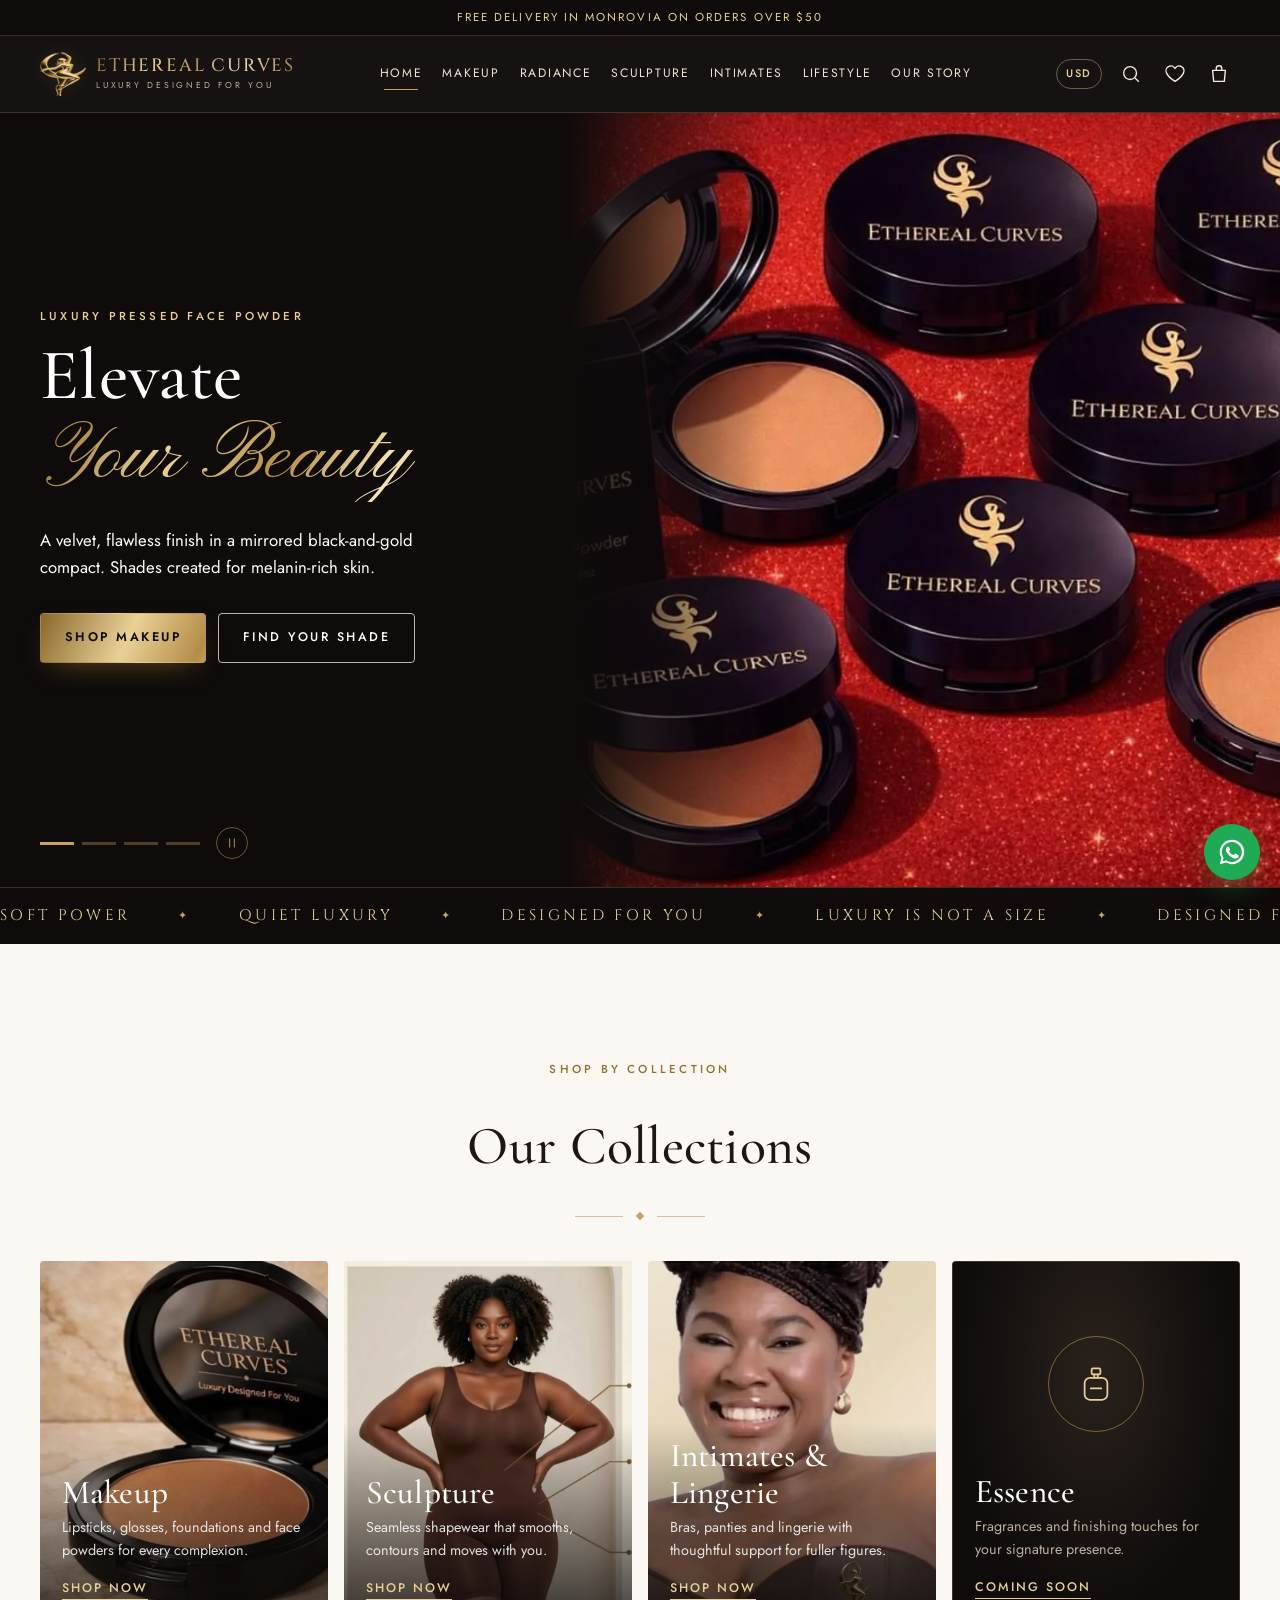
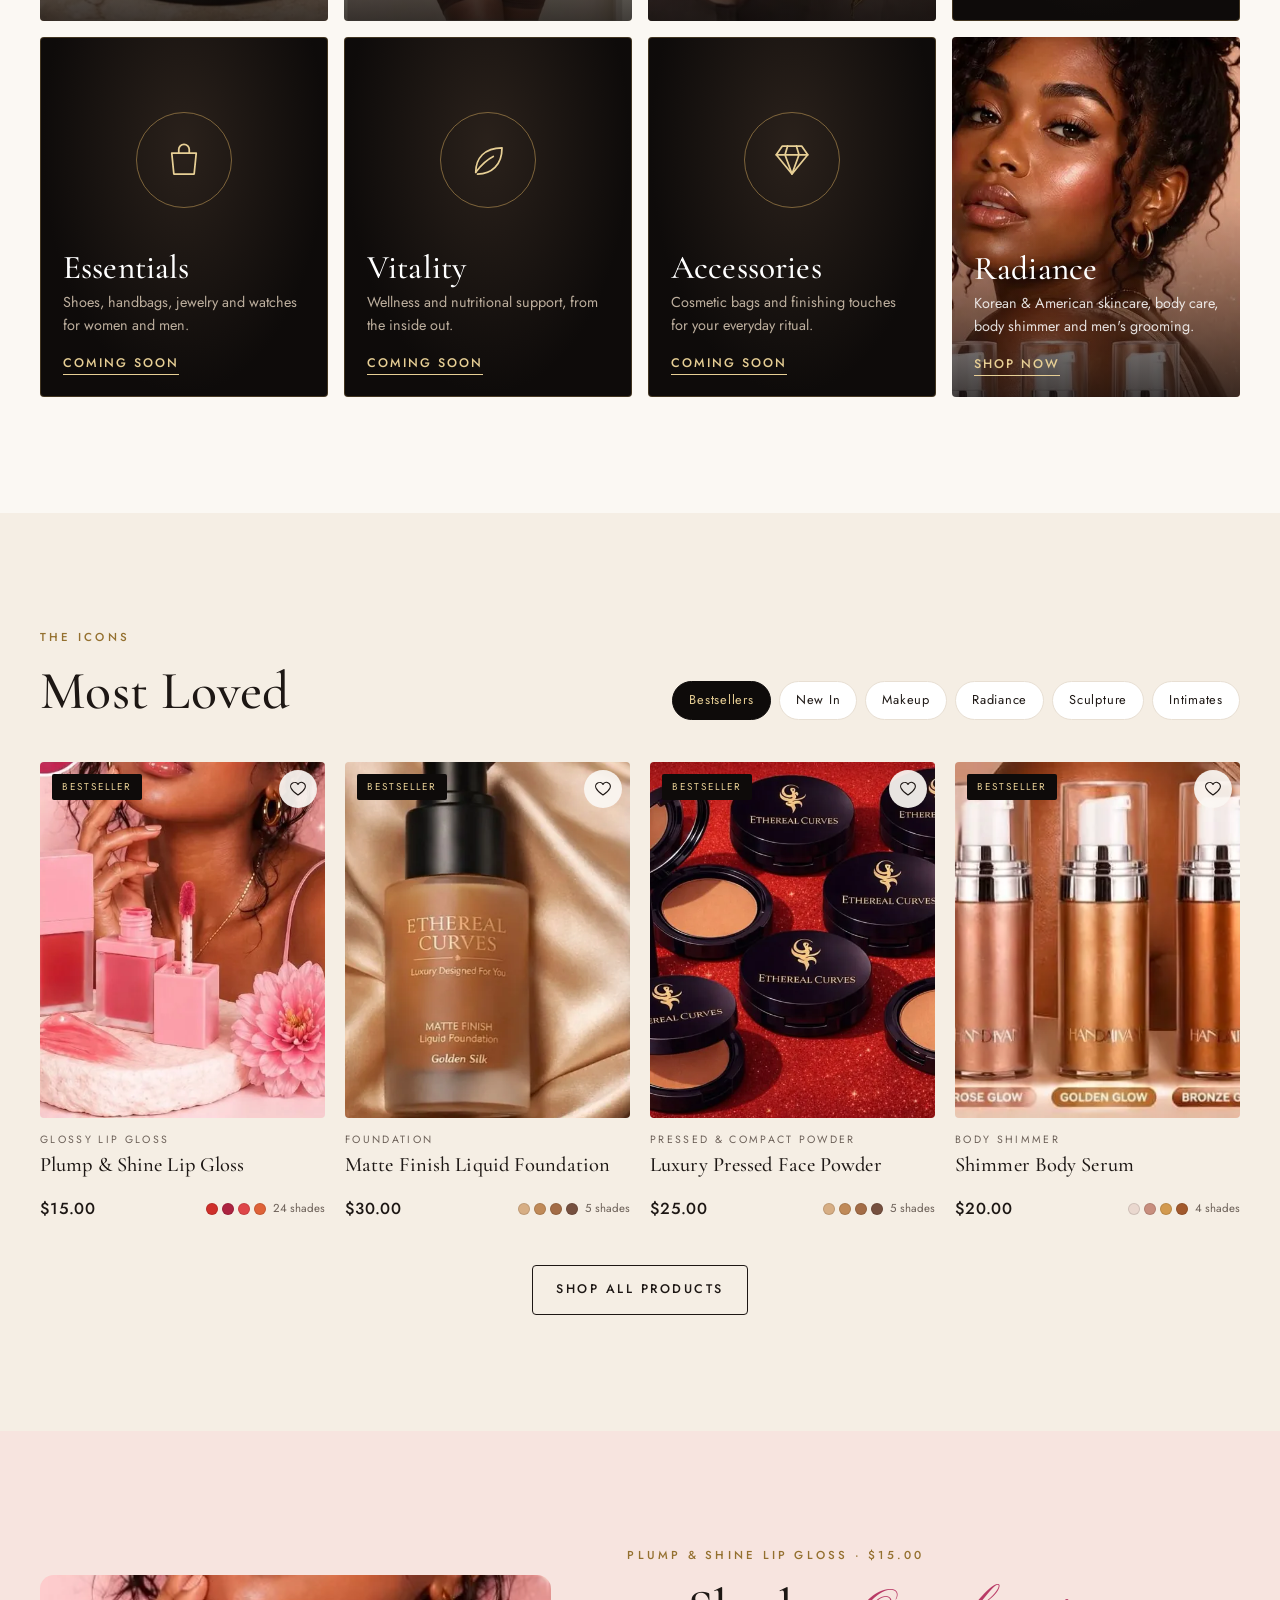
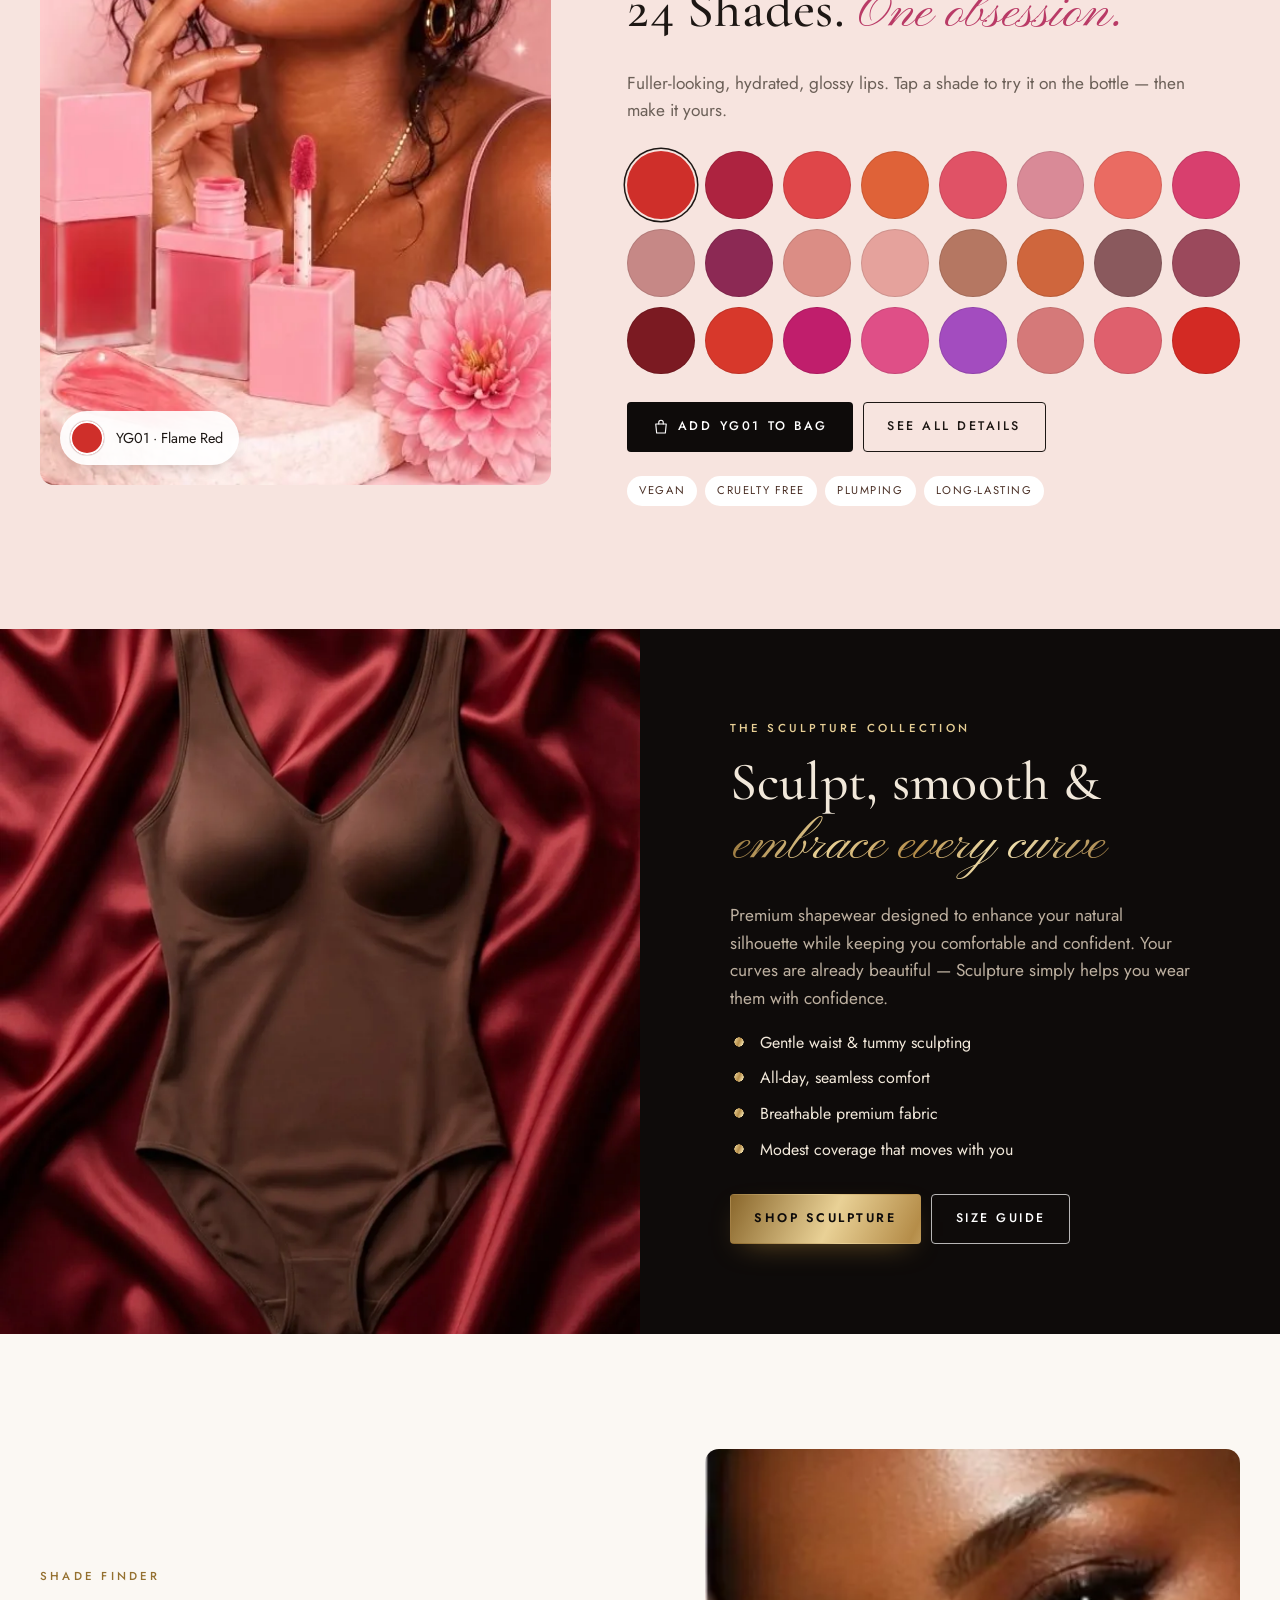
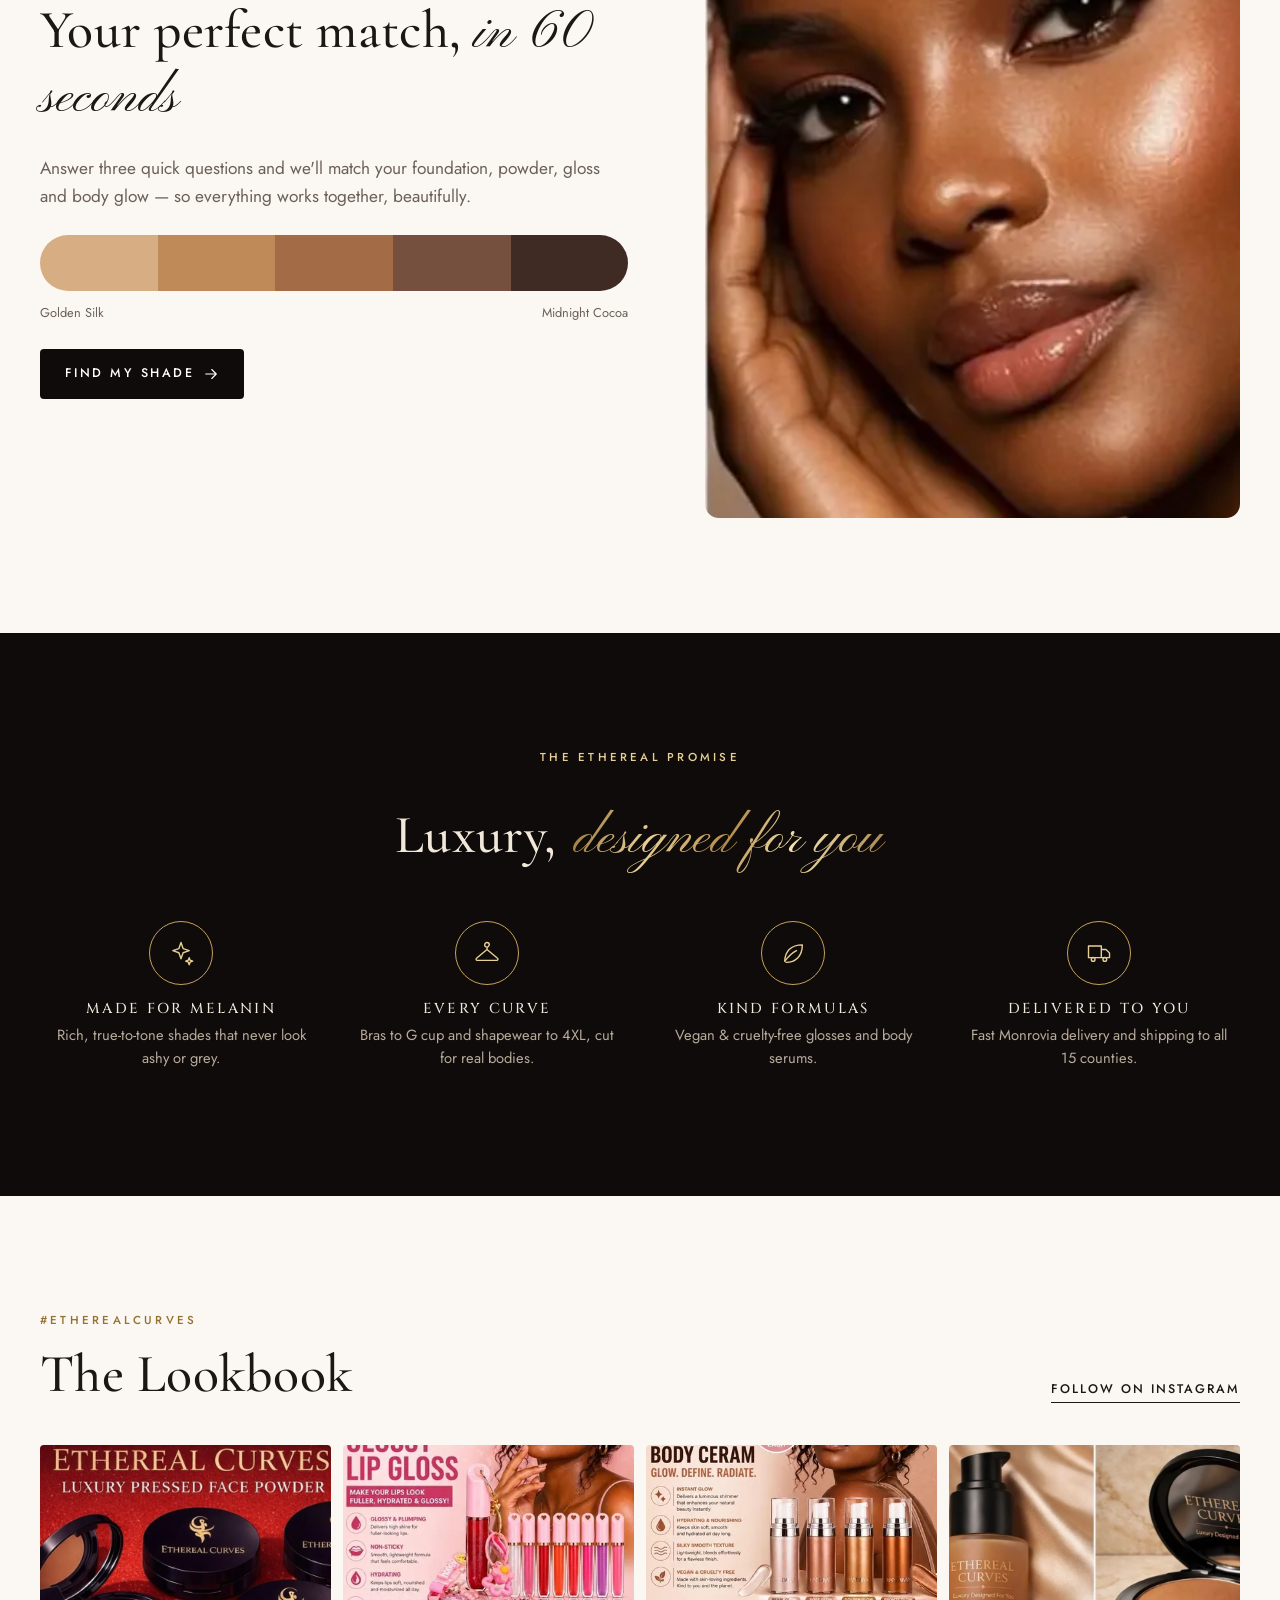
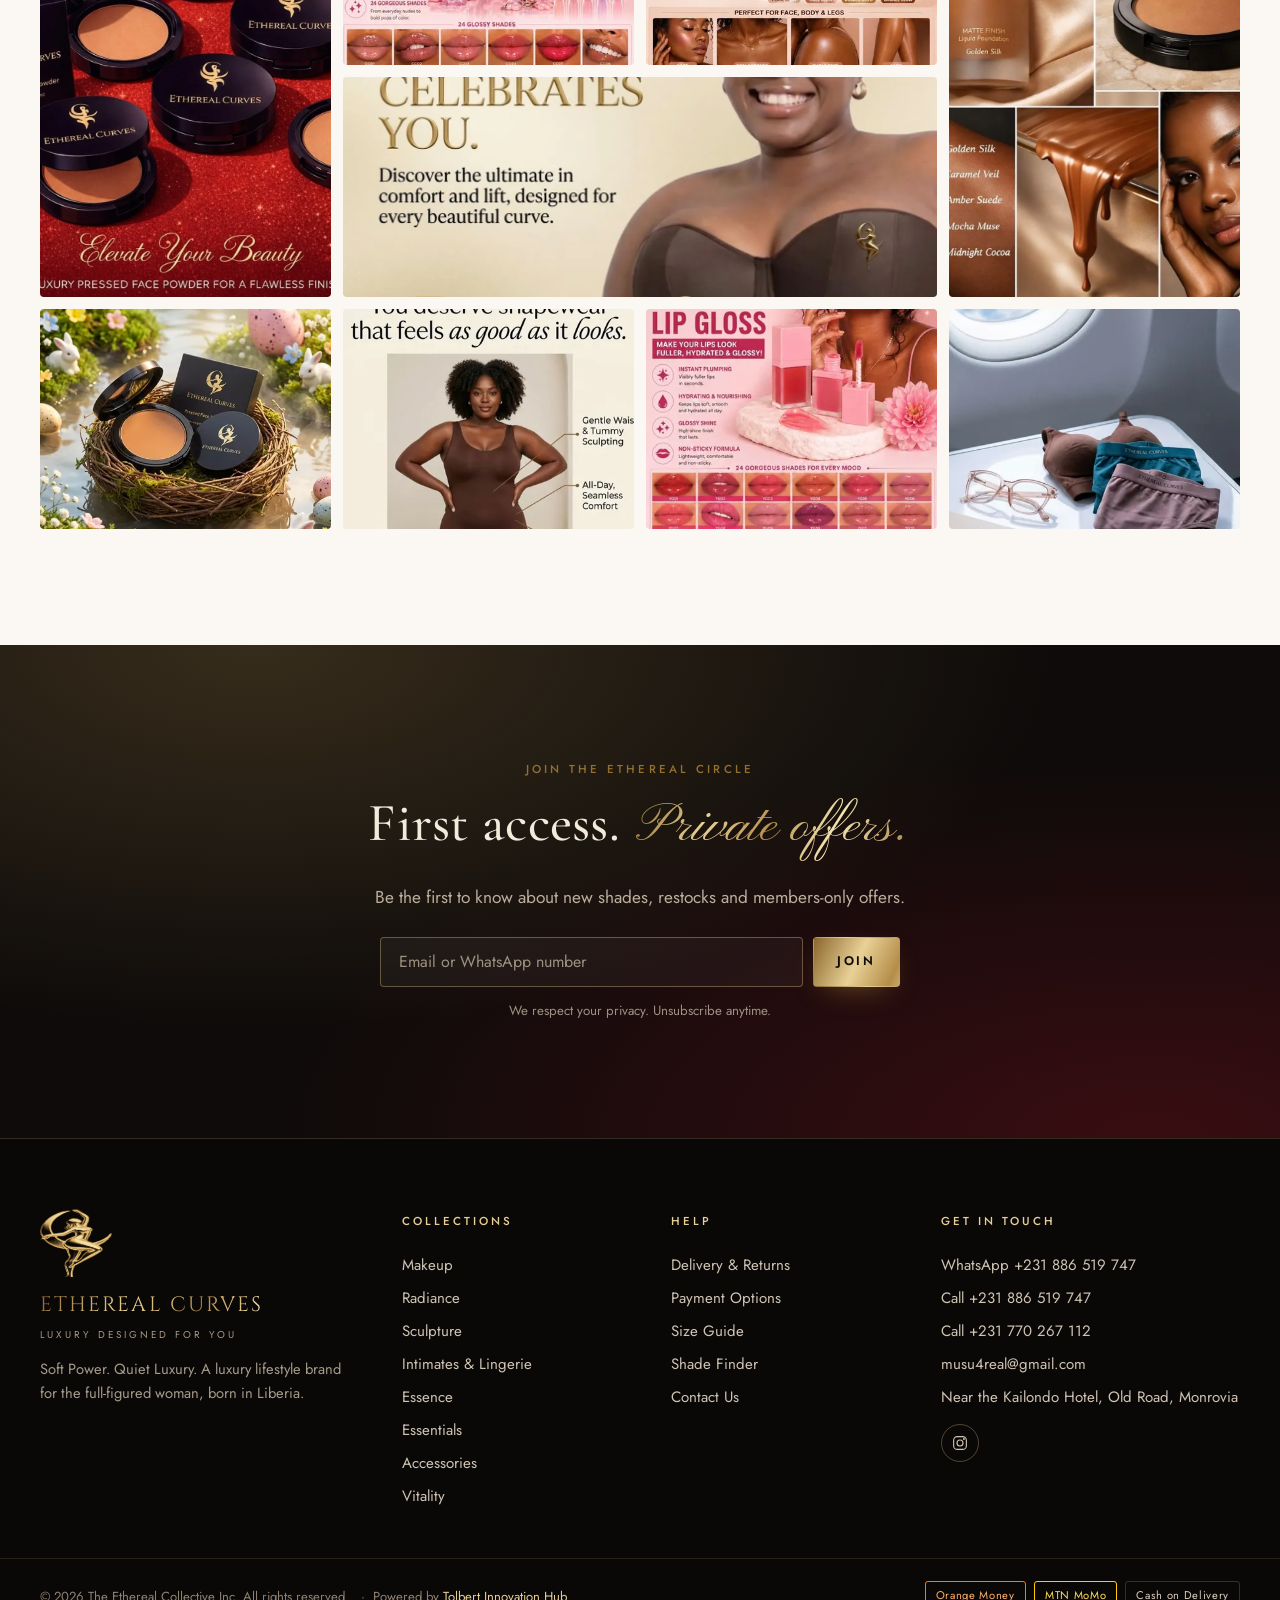
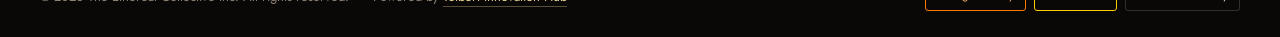
==== commit 5324a130: "Add 15 curated skincare, body care and men's grooming products Radiance now has four sections: Skinc" ====
--- a/index.html
+++ b/index.html
@@ -94,7 +94,35 @@
               </div>
             </div>
           </li>
-          <li class="nav__item"><a href="#/shop?cat=radiance" class="nav__link">Radiance</a></li>
+          <li class="nav__item has-mega">
+            <a href="#/shop?cat=radiance" class="nav__link">Radiance</a>
+            <div class="mega" role="group" aria-label="Radiance">
+              <div class="mega__inner container">
+                <div class="mega__col">
+                  <p class="eyebrow">Radiance</p>
+                  <a href="#/shop?cat=radiance&amp;sub=skincare">Skincare</a>
+                  <a href="#/shop?cat=radiance&amp;sub=body-care">Body Care</a>
+                  <a href="#/shop?cat=radiance&amp;sub=body-shimmer">Body Shimmer</a>
+                  <a href="#/shop?cat=radiance&amp;sub=mens">Men's Grooming</a>
+                </div>
+                <div class="mega__col">
+                  <p class="eyebrow">Brands</p>
+                  <a href="#/shop?q=COSRX">COSRX</a>
+                  <a href="#/shop?q=Isntree">Isntree</a>
+                  <a href="#/shop?q=Dr%20Teal">Dr Teal's</a>
+                  <a href="#/shop?q=East%20Moon">East Moon</a>
+                </div>
+                <a class="mega__feature" href="#/product/isntree-watery-sun-gel">
+                  <img src="assets/img/sk-isntree-sungel-sm.webp" alt="" loading="lazy">
+                  <span>SPF 50+ Watery Sun Gel</span>
+                </a>
+                <a class="mega__feature" href="#/product/drteals-bath-body-oil">
+                  <img src="assets/img/sk-drteals-oils-sm.webp" alt="" loading="lazy">
+                  <span>Bath &amp; Body Rituals</span>
+                </a>
+              </div>
+            </div>
+          </li>
           <li class="nav__item"><a href="#/shop?cat=sculpture" class="nav__link">Sculpture</a></li>
           <li class="nav__item"><a href="#/shop?cat=intimates" class="nav__link">Intimates</a></li>
           <li class="nav__item has-mega">
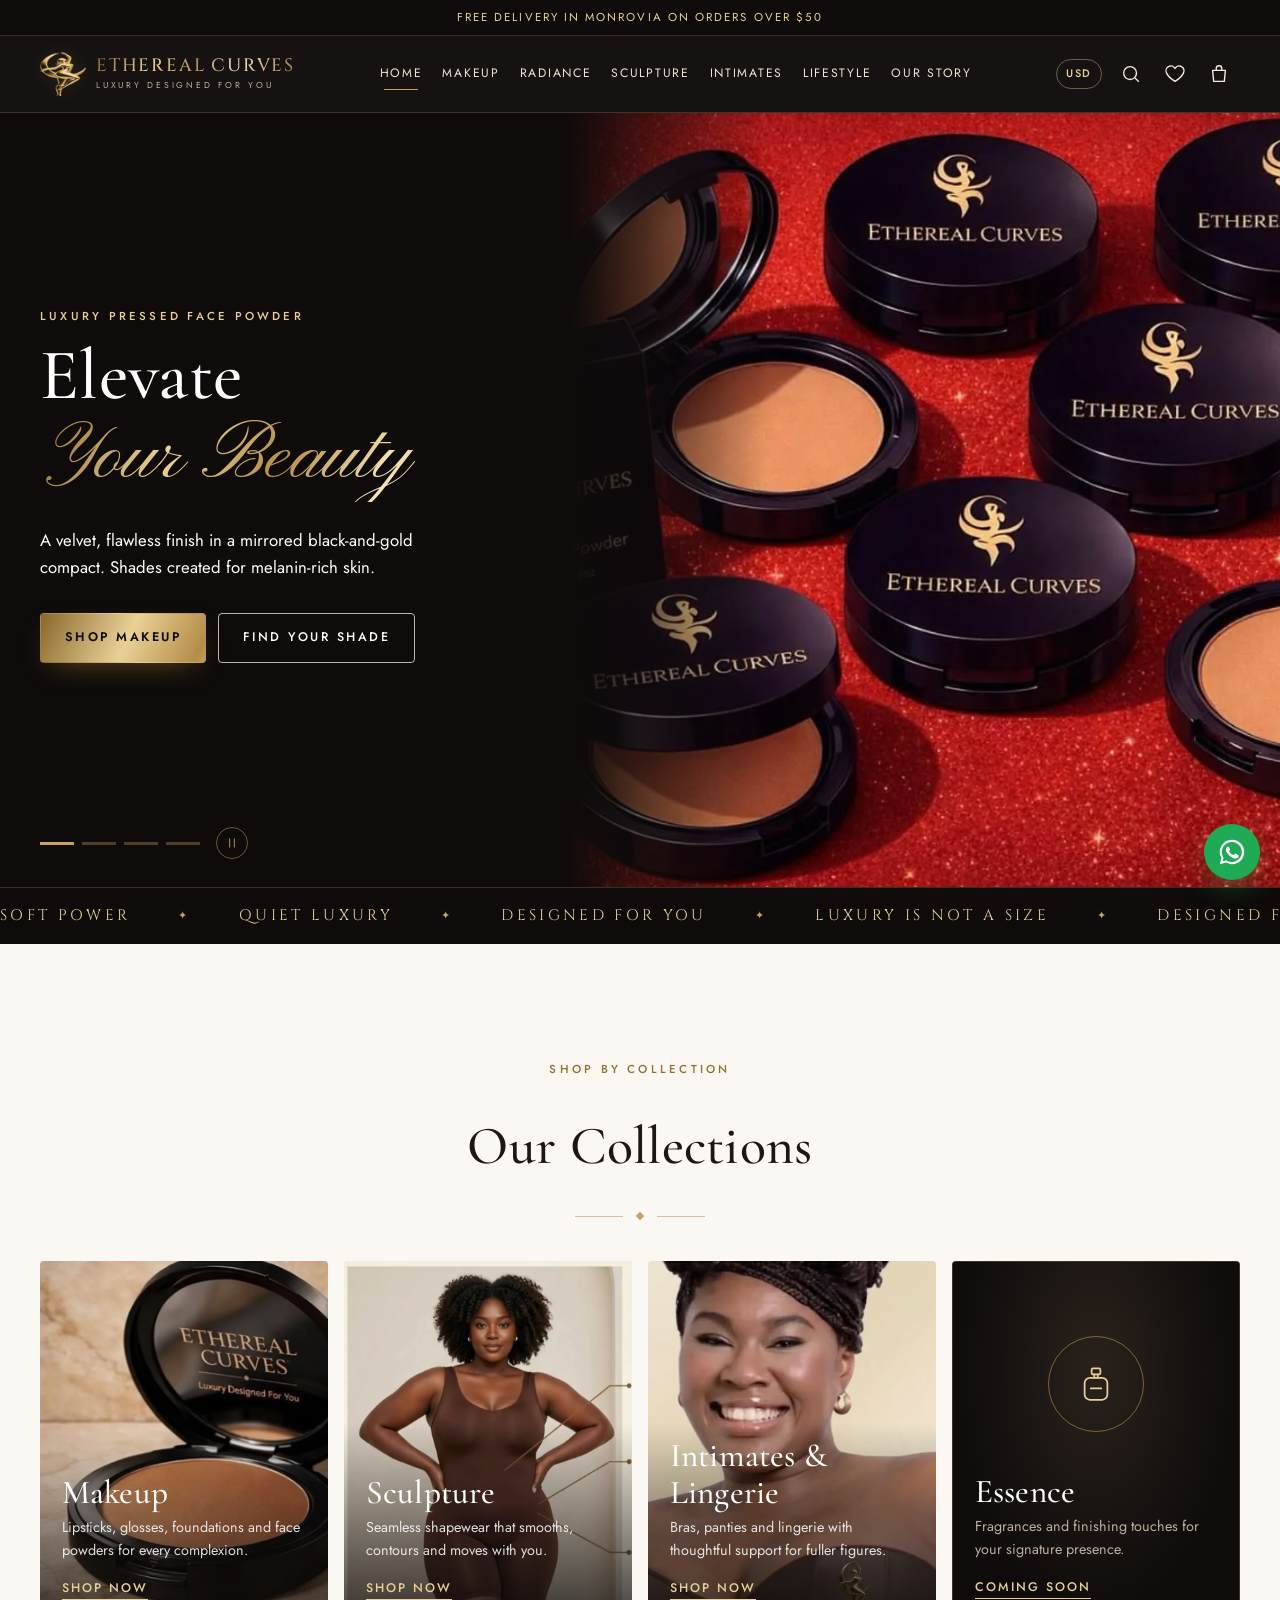
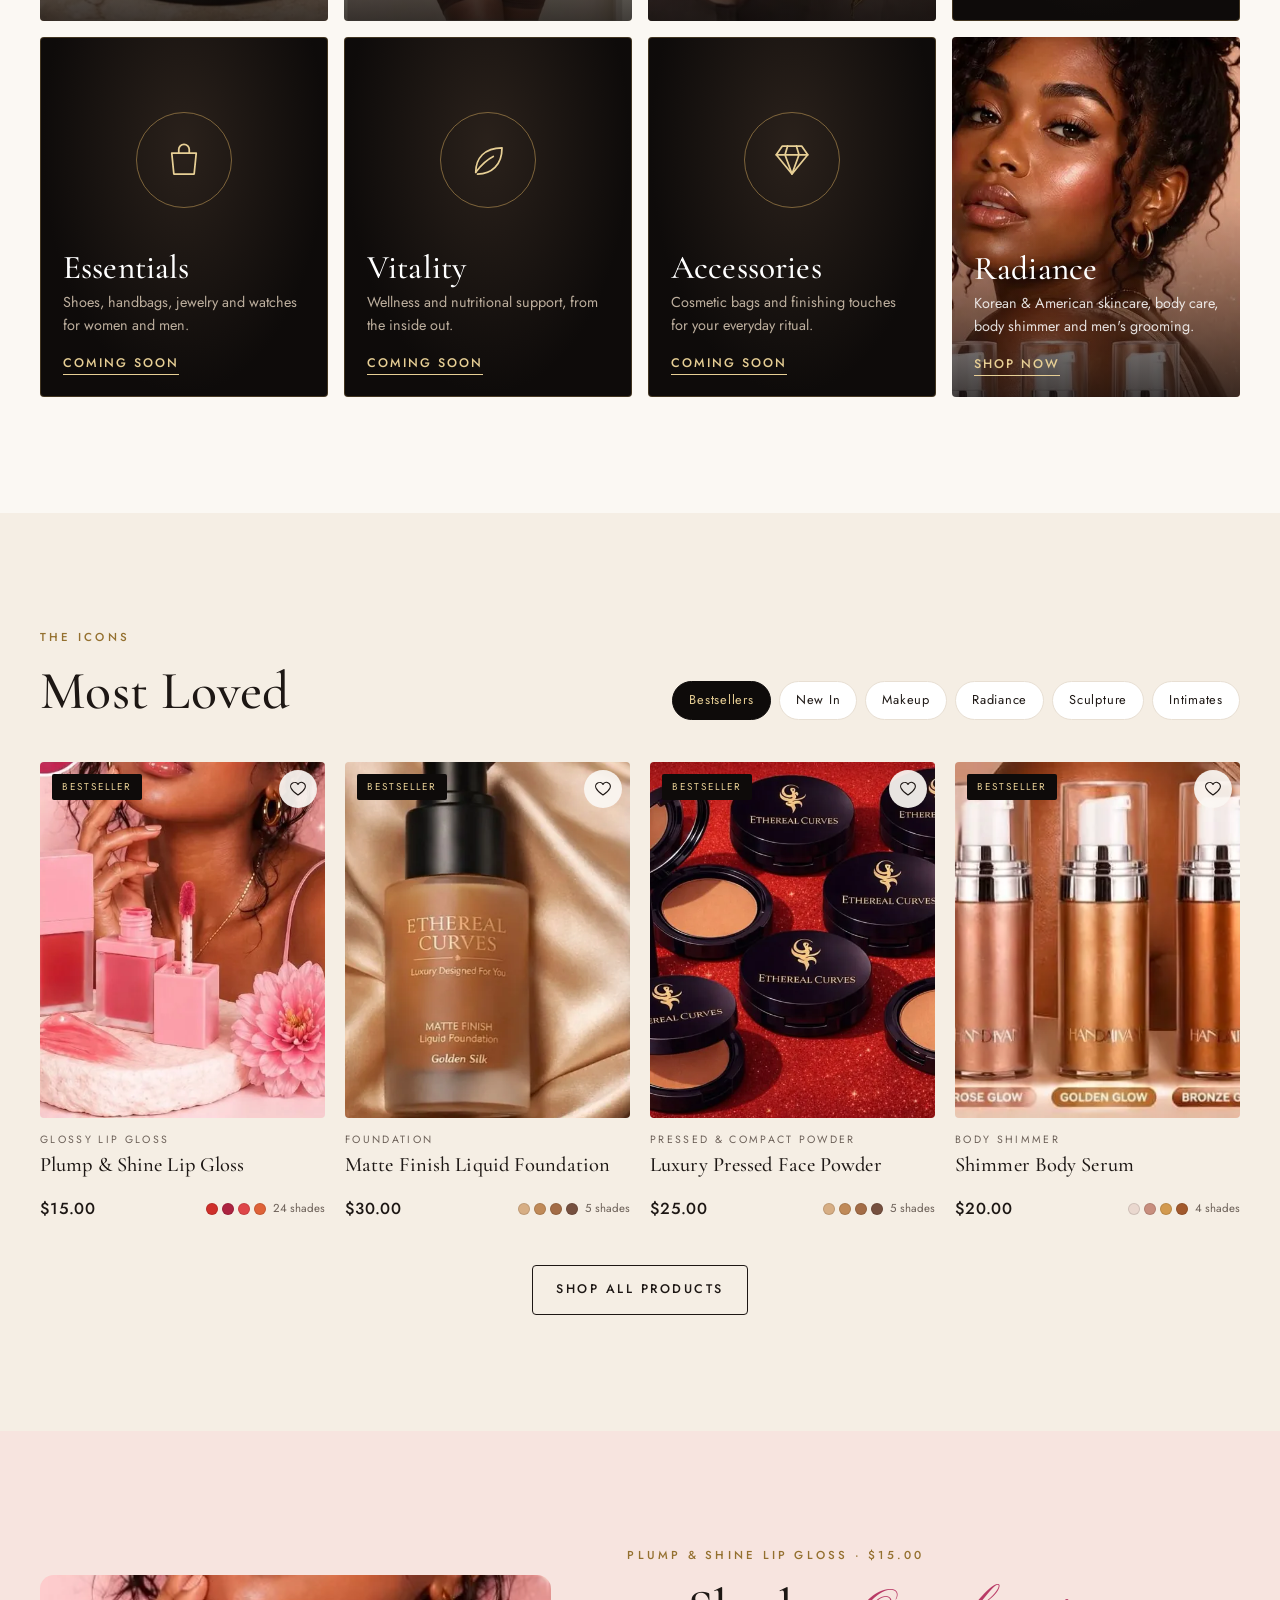
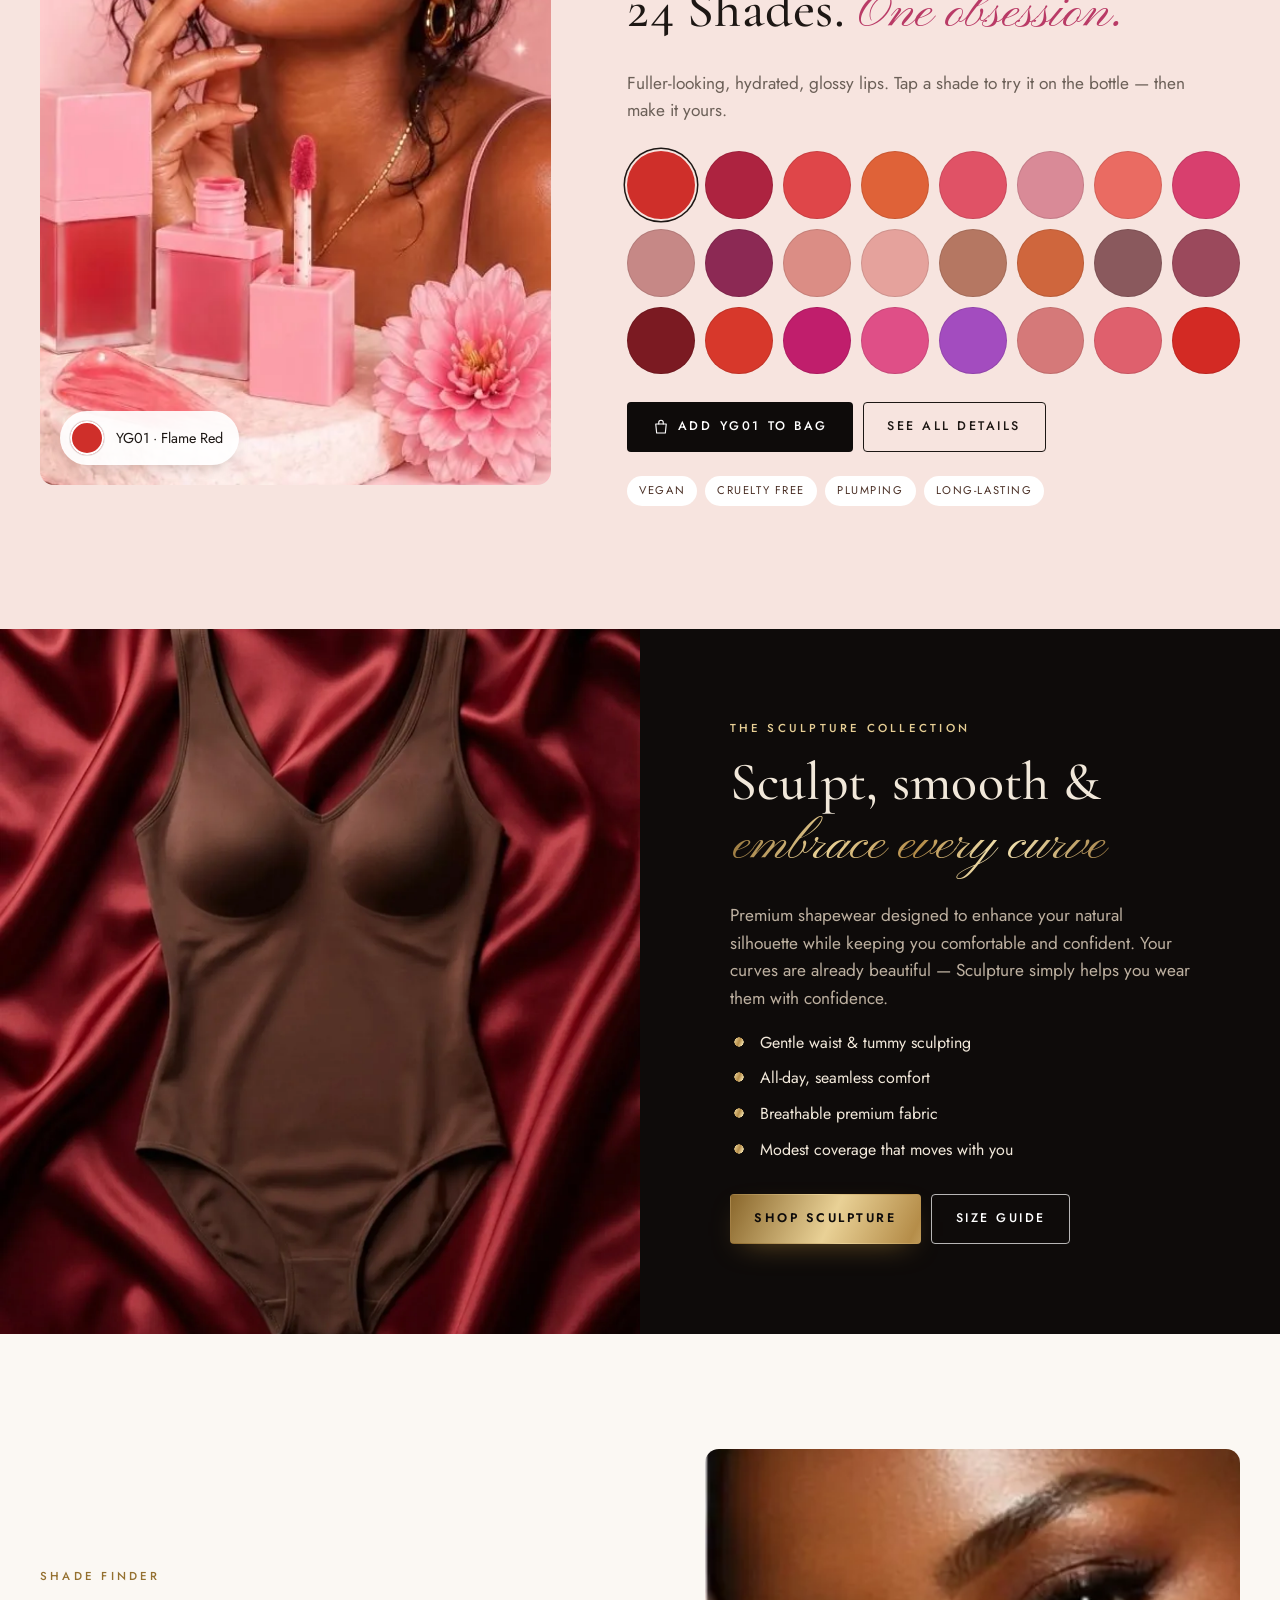
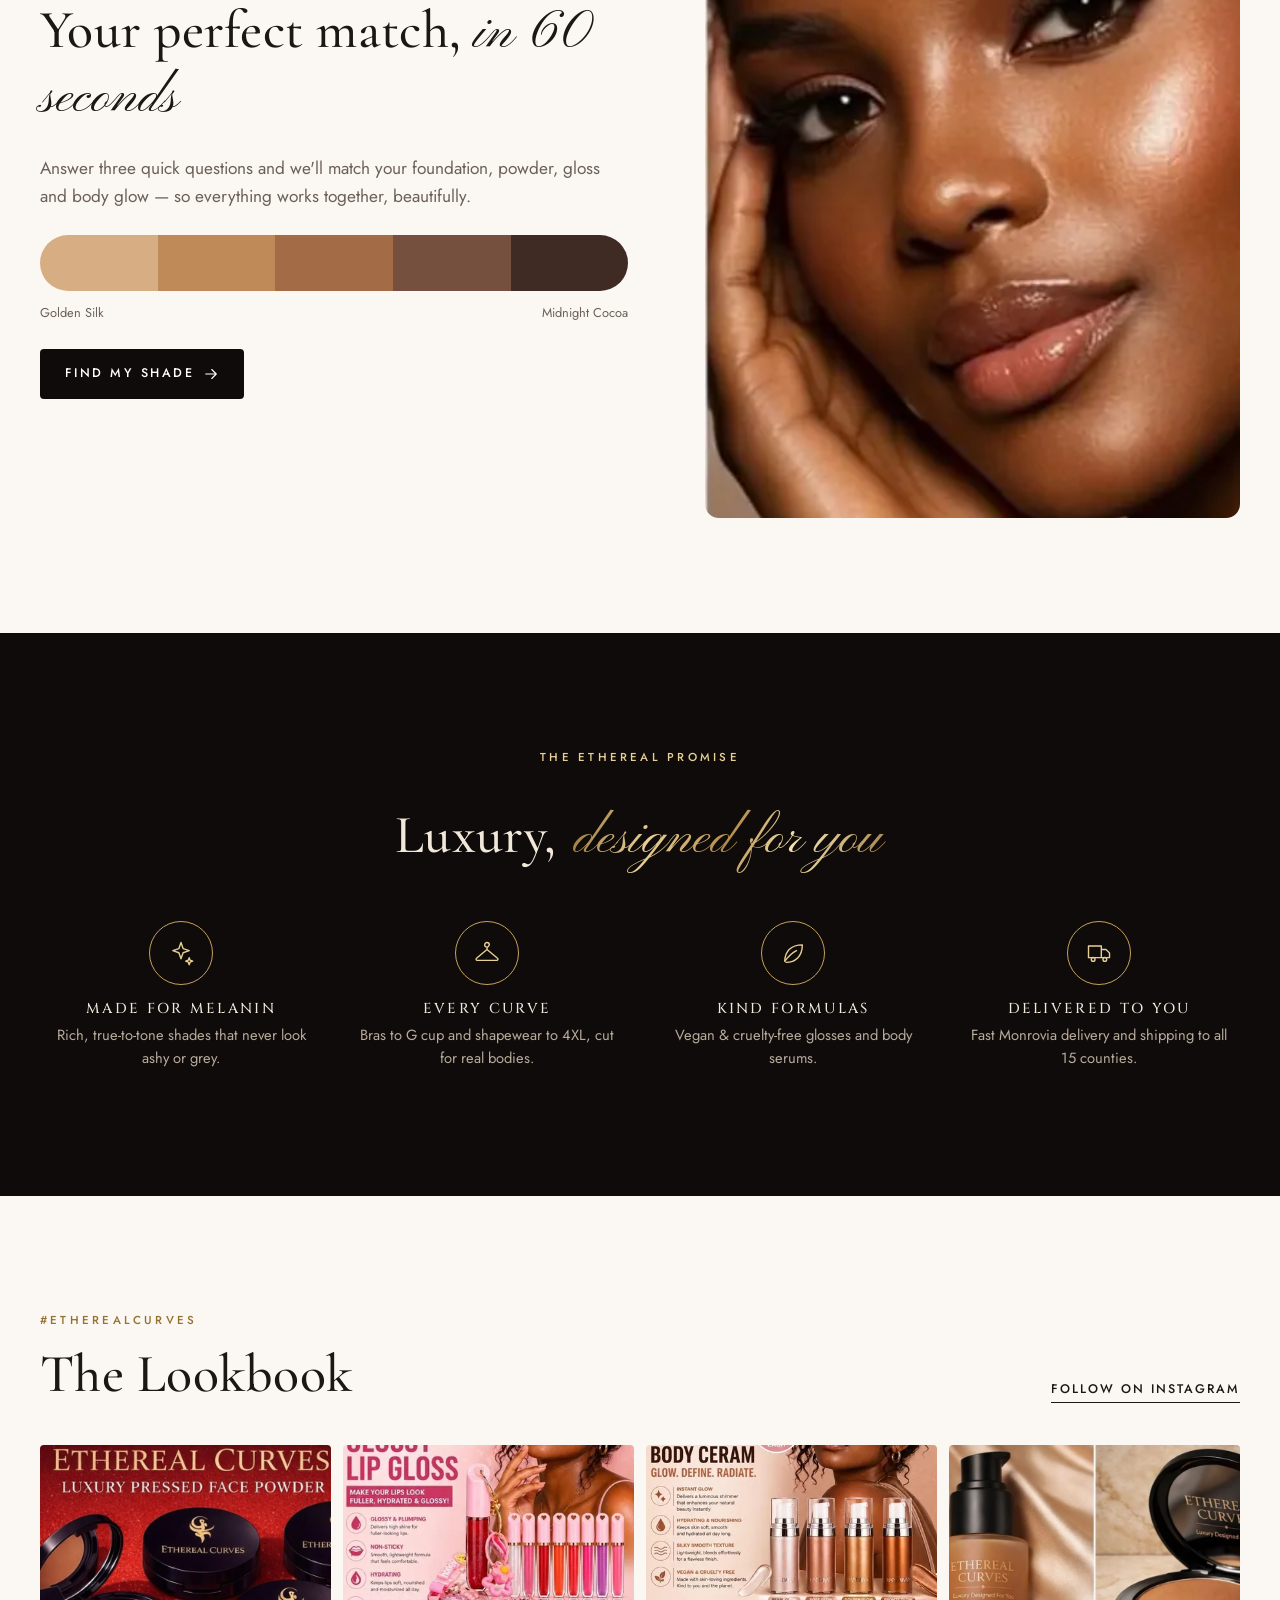
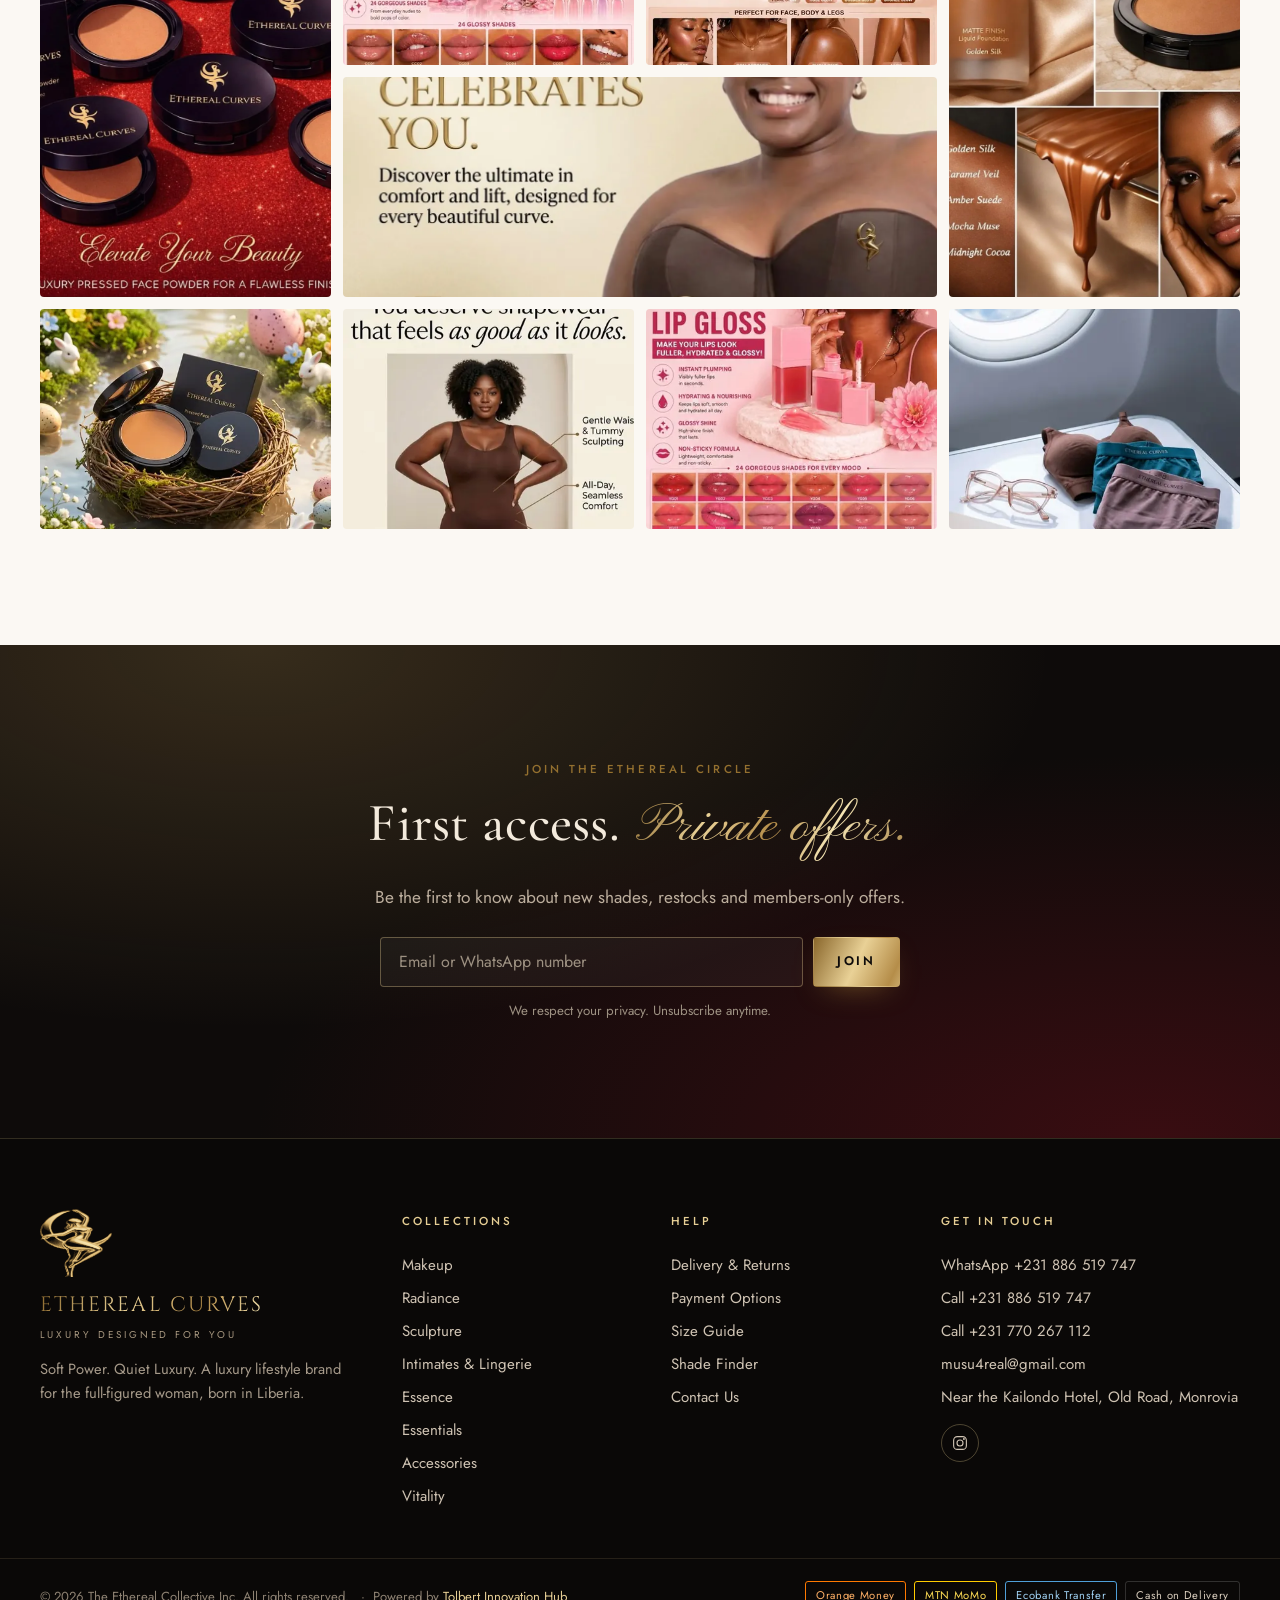
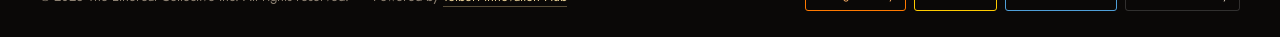
==== commit 7f7f6742: "Add Ecobank bank transfer as a payment option - New "Ecobank bank transfer" option at checkout, avai" ====
--- a/index.html
+++ b/index.html
@@ -4,7 +4,7 @@
   <meta charset="utf-8">
   <meta name="viewport" content="width=device-width, initial-scale=1, viewport-fit=cover">
   <title>Ethereal Curves — Luxury Designed For You</title>
-  <meta name="description" content="Ethereal Curves: luxury beauty and curve-loving intimates from Monrovia, Liberia. Shop lip gloss, foundation, pressed powder, shimmer body serum, bras and shapewear. Pay with Orange Money, MTN MoMo or cash on delivery.">
+  <meta name="description" content="Ethereal Curves: luxury beauty and curve-loving intimates from Monrovia, Liberia. Shop lip gloss, foundation, pressed powder, shimmer body serum, bras and shapewear. Pay with Orange Money, MTN MoMo, Ecobank bank transfer or cash on delivery.">
   <meta name="theme-color" content="#0e0b0a">
   <link rel="canonical" href="./">
 
@@ -256,6 +256,7 @@
       <div class="paylogos" aria-label="Accepted payments">
         <span class="paylogo paylogo--orange">Orange Money</span>
         <span class="paylogo paylogo--mtn">MTN MoMo</span>
+        <span class="paylogo paylogo--eco">Ecobank Transfer</span>
         <span class="paylogo">Cash on Delivery</span>
       </div>
     </div>
--- a/assets/css/styles.css
+++ b/assets/css/styles.css
@@ -507,6 +507,8 @@
 .paylogo { font-size: .7rem; letter-spacing: .06em; padding: 5px 10px; border-radius: 3px; border: 1px solid rgba(255, 255, 255, .16); color: #d9cdbd; }
 .paylogo--orange { border-color: #ff7900; color: #ffb066; }
 .paylogo--mtn { border-color: #ffcc00; color: #ffdd55; }
+.paylogo--eco { border-color: #4f9fd8; color: #9fd0f2; }
+.paybox__acct b { font-family: var(--caps); letter-spacing: .06em; color: var(--gold-soft); }
 
 /* ---------- Page header / breadcrumb ---------- */
 .pagehead { background: var(--cream); padding: clamp(40px, 6vw, 70px) 0 clamp(30px, 4vw, 46px); text-align: center; position: relative; overflow: hidden; }
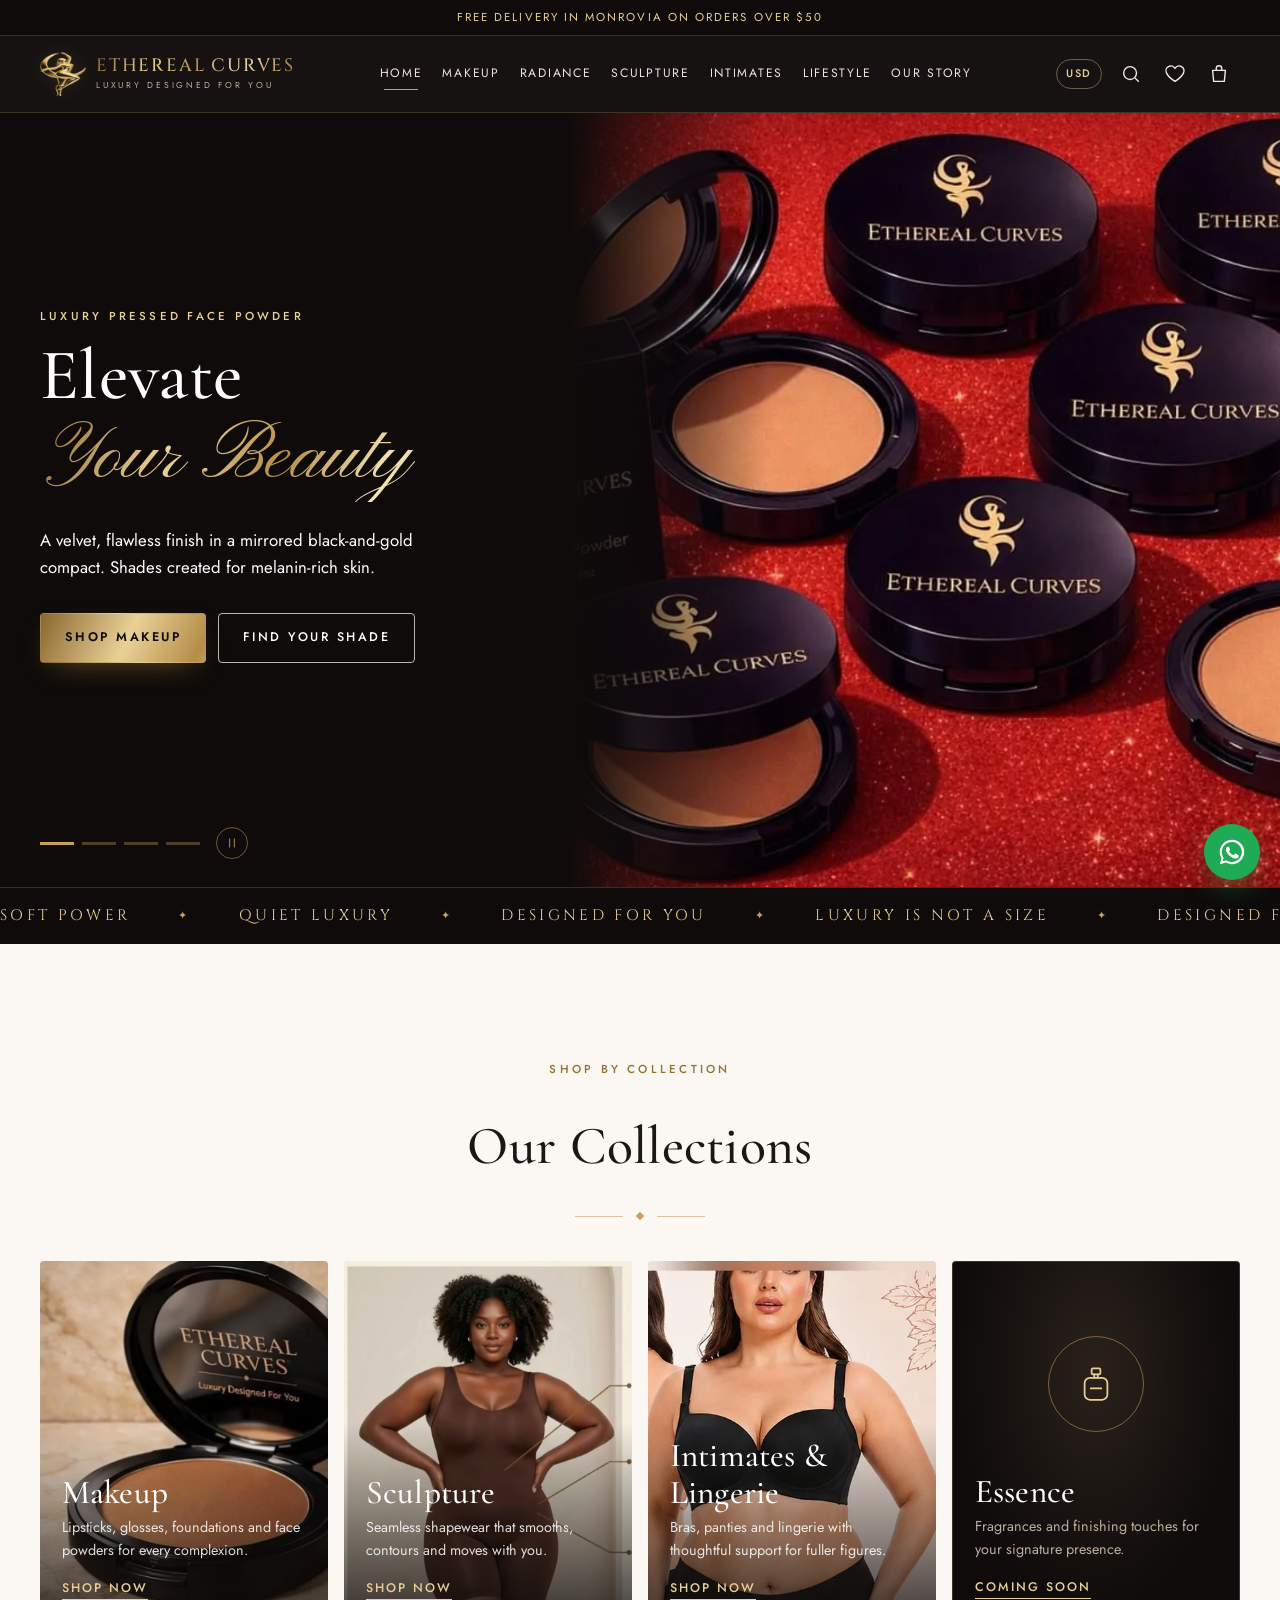
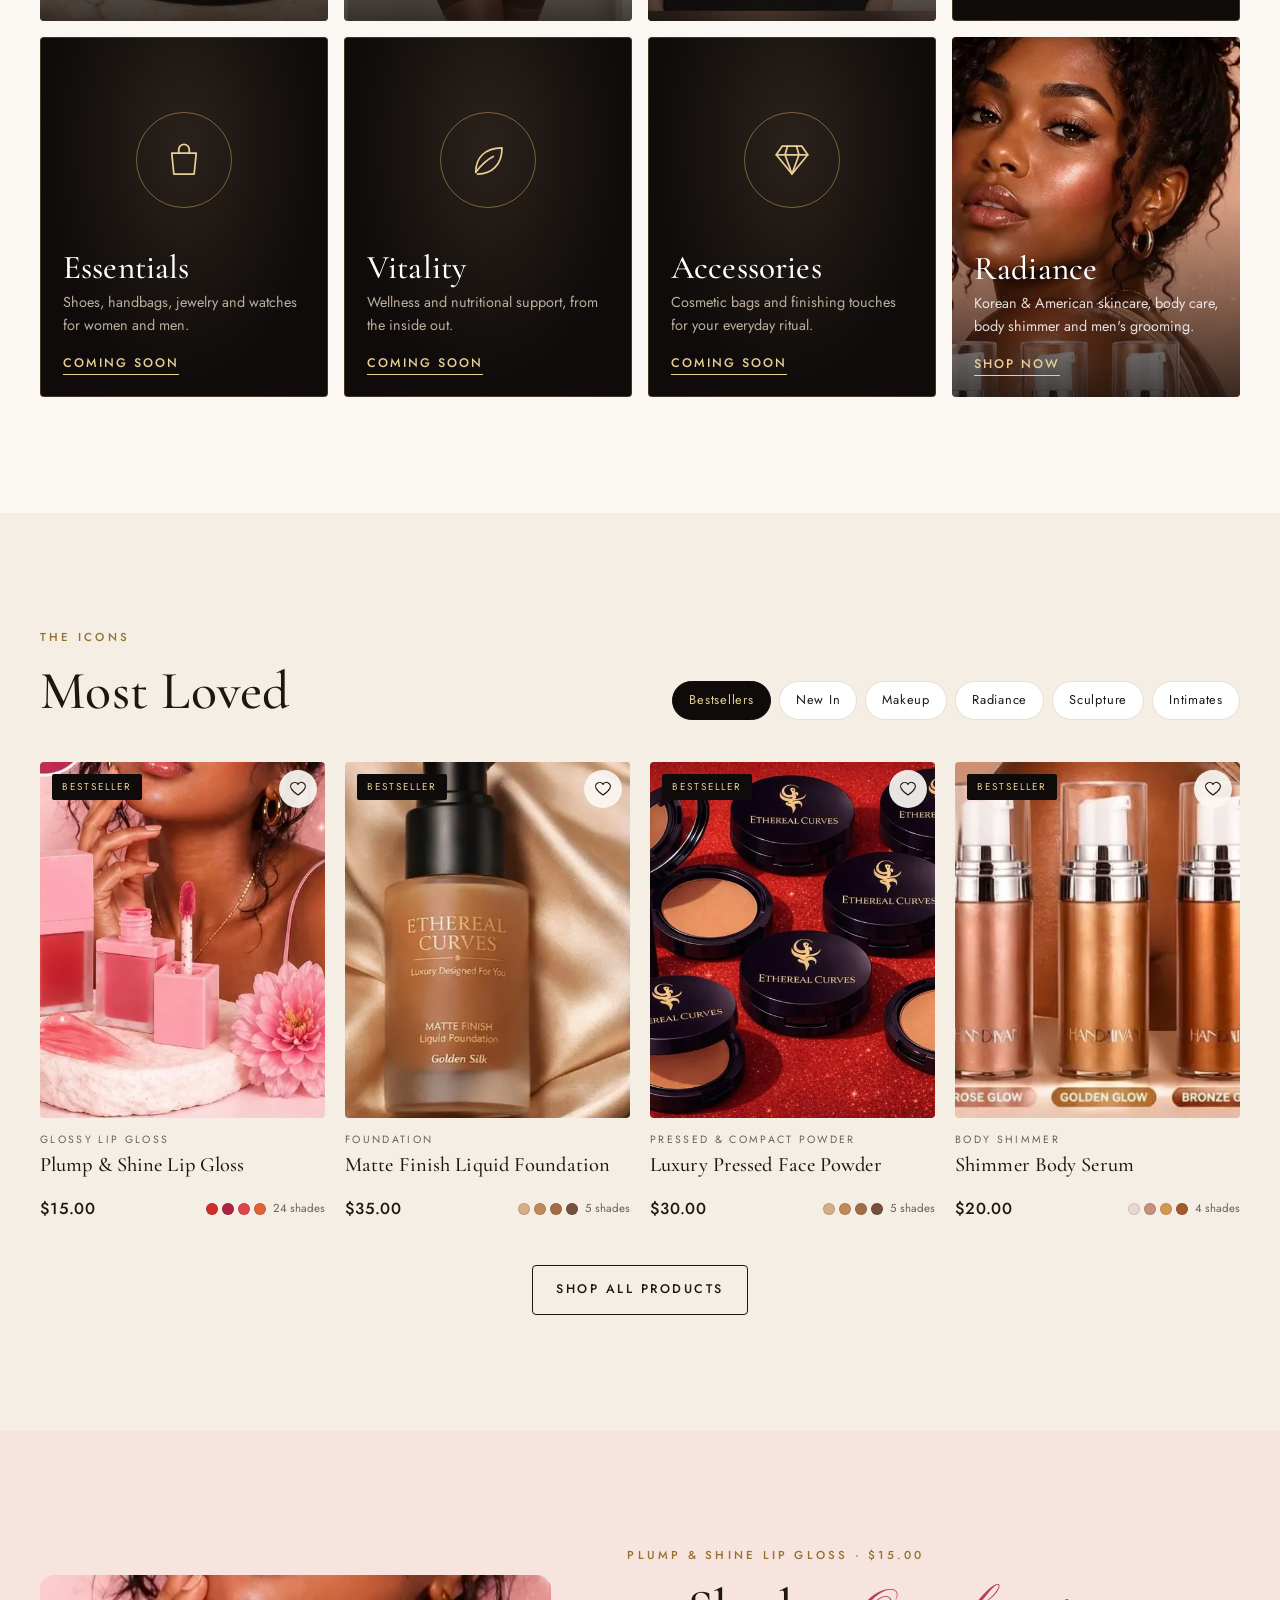
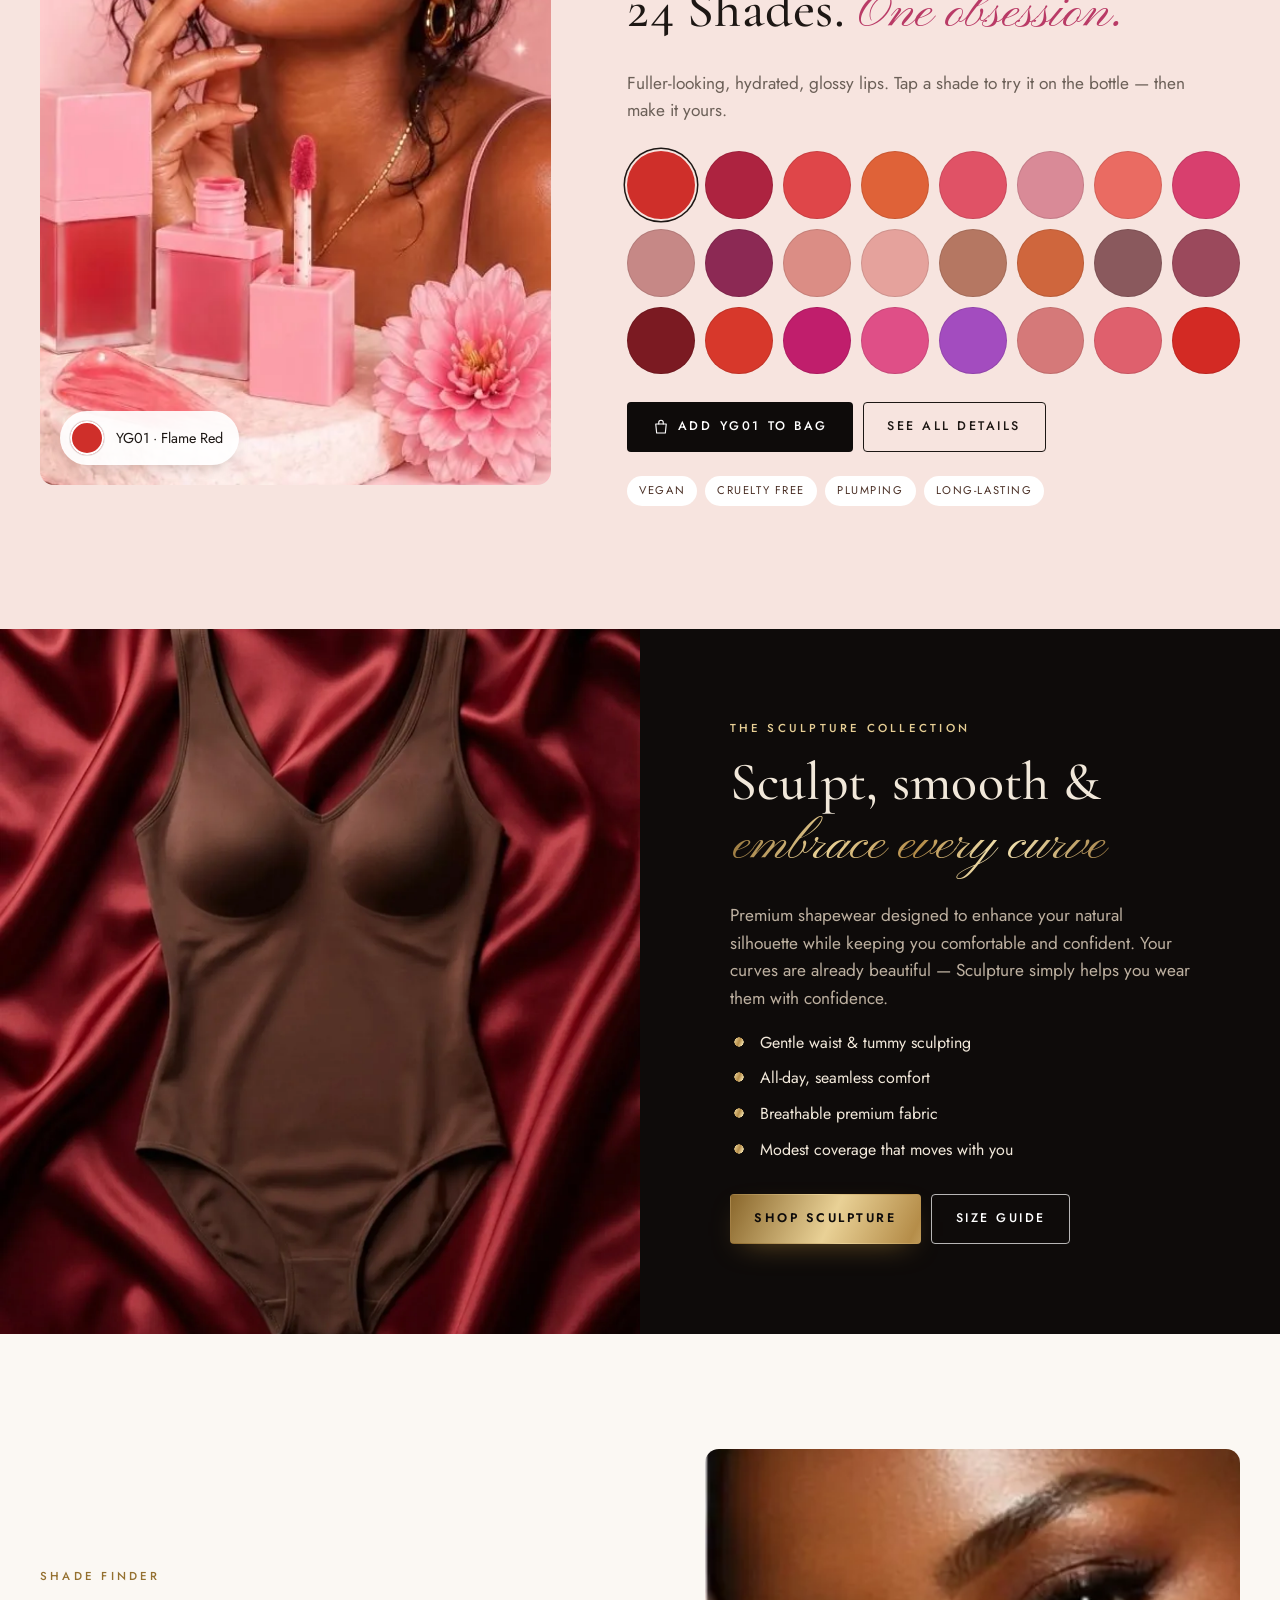
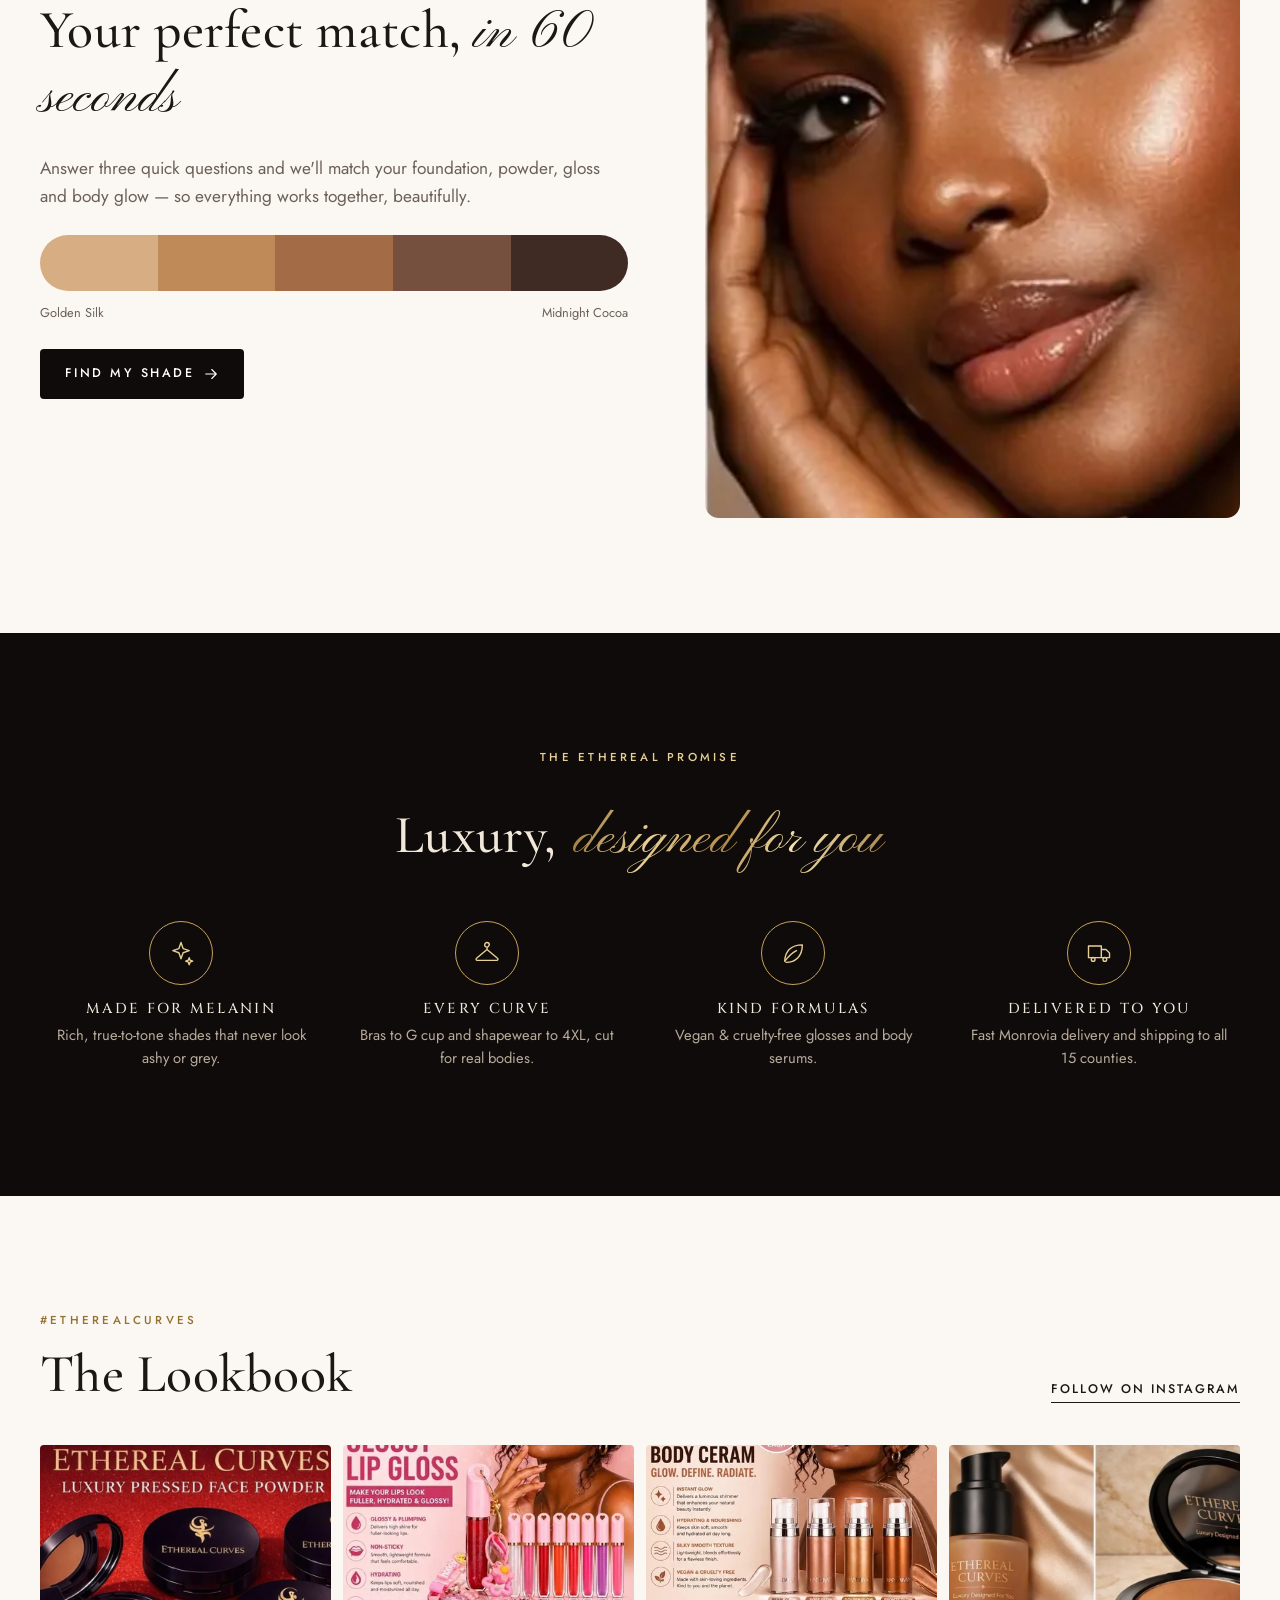
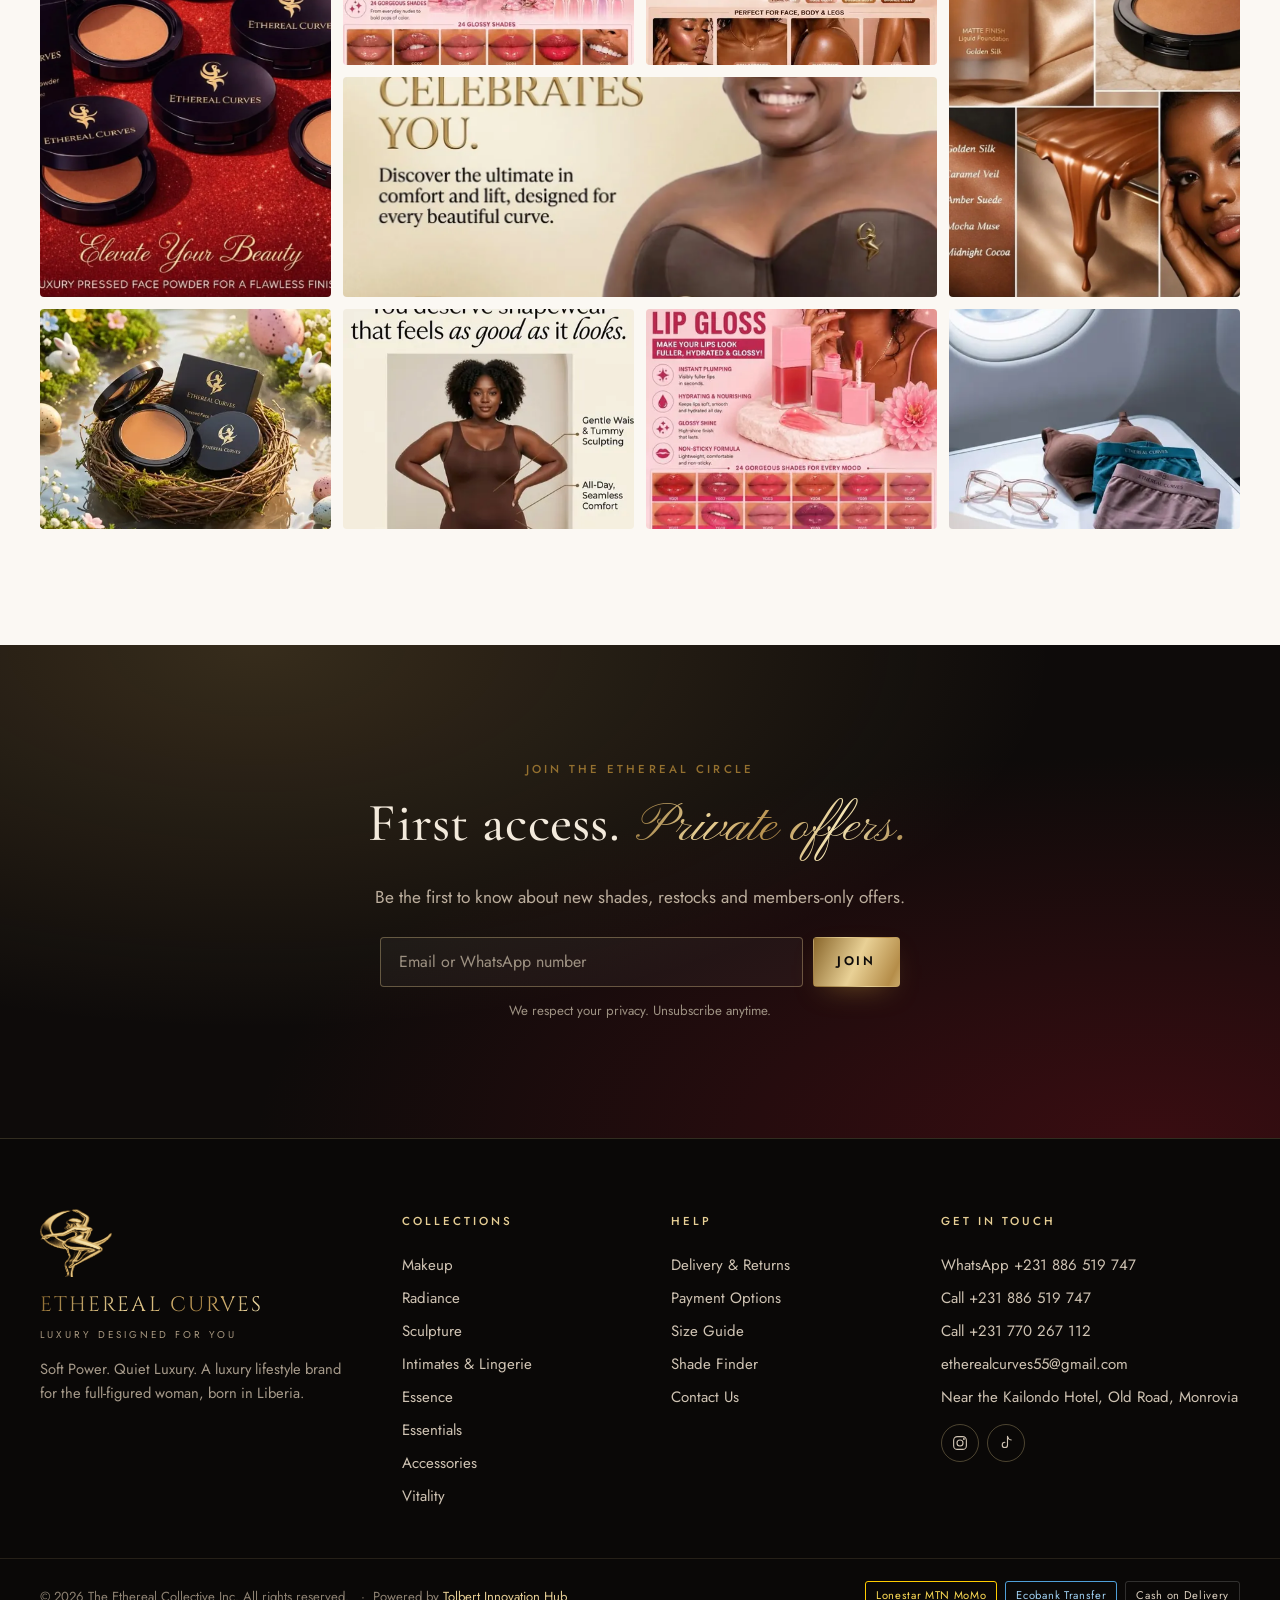
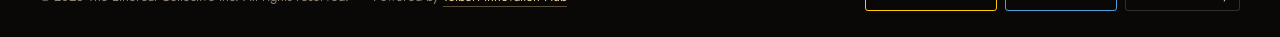
==== commit 39bfdea8: "Apply owner's prices, new sets and intimates, payments and contact updates - Prices from the owner's" ====
--- a/index.html
+++ b/index.html
@@ -4,7 +4,7 @@
   <meta charset="utf-8">
   <meta name="viewport" content="width=device-width, initial-scale=1, viewport-fit=cover">
   <title>Ethereal Curves — Luxury Designed For You</title>
-  <meta name="description" content="Ethereal Curves: luxury beauty and curve-loving intimates from Monrovia, Liberia. Shop lip gloss, foundation, pressed powder, shimmer body serum, bras and shapewear. Pay with Orange Money, MTN MoMo, Ecobank bank transfer or cash on delivery.">
+  <meta name="description" content="Ethereal Curves: luxury beauty and curve-loving intimates from Monrovia, Liberia. Shop lip gloss, foundation, pressed powder, shimmer body serum, bras and shapewear. Pay with Lonestar MTN MoMo, Ecobank bank transfer or cash on delivery.">
   <meta name="theme-color" content="#0e0b0a">
   <link rel="canonical" href="./">
 
@@ -33,7 +33,7 @@
     "legalName": "The Ethereal Collective Inc",
     "slogan": "Luxury Designed For You",
     "founder": { "@type": "Person", "name": "Musu Deshield Mitchell" },
-    "email": "musu4real@gmail.com",
+    "email": "etherealcurves55@gmail.com",
     "telephone": ["+231886519747", "+231770267112"],
     "address": { "@type": "PostalAddress", "addressLocality": "Monrovia", "addressCountry": "LR" },
     "logo": "assets/img/icon-512.png"
@@ -72,6 +72,7 @@
               <div class="mega__inner container">
                 <div class="mega__col">
                   <p class="eyebrow">Lips</p>
+                  <a href="#/shop?cat=makeup&amp;sub=sets">Sets &amp; Bundles</a>
                   <a href="#/shop?cat=makeup&amp;sub=lipstick">Lipstick</a>
                   <a href="#/shop?cat=makeup&amp;sub=gloss">Glossy Lip Gloss</a>
                   <a href="#/shop?cat=makeup&amp;sub=matte-gloss">Matte Lip Gloss</a>
@@ -79,13 +80,14 @@
                 <div class="mega__col">
                   <p class="eyebrow">Complexion</p>
                   <a href="#/shop?cat=makeup&amp;sub=foundation">Foundation</a>
+                  <a href="#/shop?cat=makeup&amp;sub=concealer">Concealer</a>
                   <a href="#/shop?cat=makeup&amp;sub=loose-powder">Loose Face Powder</a>
                   <a href="#/shop?cat=makeup&amp;sub=pressed-powder">Pressed &amp; Compact Powder</a>
                   <a href="#/shop?cat=makeup&amp;sub=designer">Designer &amp; Brands</a>
                 </div>
-                <a class="mega__feature" href="#/shop?cat=makeup">
-                  <img src="assets/img/pressed-card-sm.webp" alt="" loading="lazy">
-                  <span>Shop all makeup</span>
+                <a class="mega__feature" href="#/product/ethereal-signature-vip-box">
+                  <img src="assets/img/mk-vip-box-sm.webp" alt="" loading="lazy">
+                  <span>The Signature VIP Box</span>
                 </a>
                 <a class="mega__feature" href="#/shade-finder">
                   <img src="assets/img/found-model-sm.webp" alt="" loading="lazy">
@@ -148,7 +150,7 @@
                   <span>The Sculpture Collection</span>
                 </a>
                 <a class="mega__feature" href="#/shop?cat=intimates">
-                  <img src="assets/img/strapless-card-sm.webp" alt="" loading="lazy">
+                  <img src="assets/img/ic-comfort-set-sm.webp" alt="" loading="lazy">
                   <span>Intimates &amp; Lingerie</span>
                 </a>
               </div>
@@ -254,8 +256,7 @@
     <div class="footer__bottom container">
       <p>© <span id="year"></span> The Ethereal Collective Inc. All rights reserved. <span class="powered">Powered by <a href="https://tolbertinnovationhub.org" target="_blank" rel="noopener">Tolbert Innovation Hub</a></span></p>
       <div class="paylogos" aria-label="Accepted payments">
-        <span class="paylogo paylogo--orange">Orange Money</span>
-        <span class="paylogo paylogo--mtn">MTN MoMo</span>
+        <span class="paylogo paylogo--mtn">Lonestar MTN MoMo</span>
         <span class="paylogo paylogo--eco">Ecobank Transfer</span>
         <span class="paylogo">Cash on Delivery</span>
       </div>
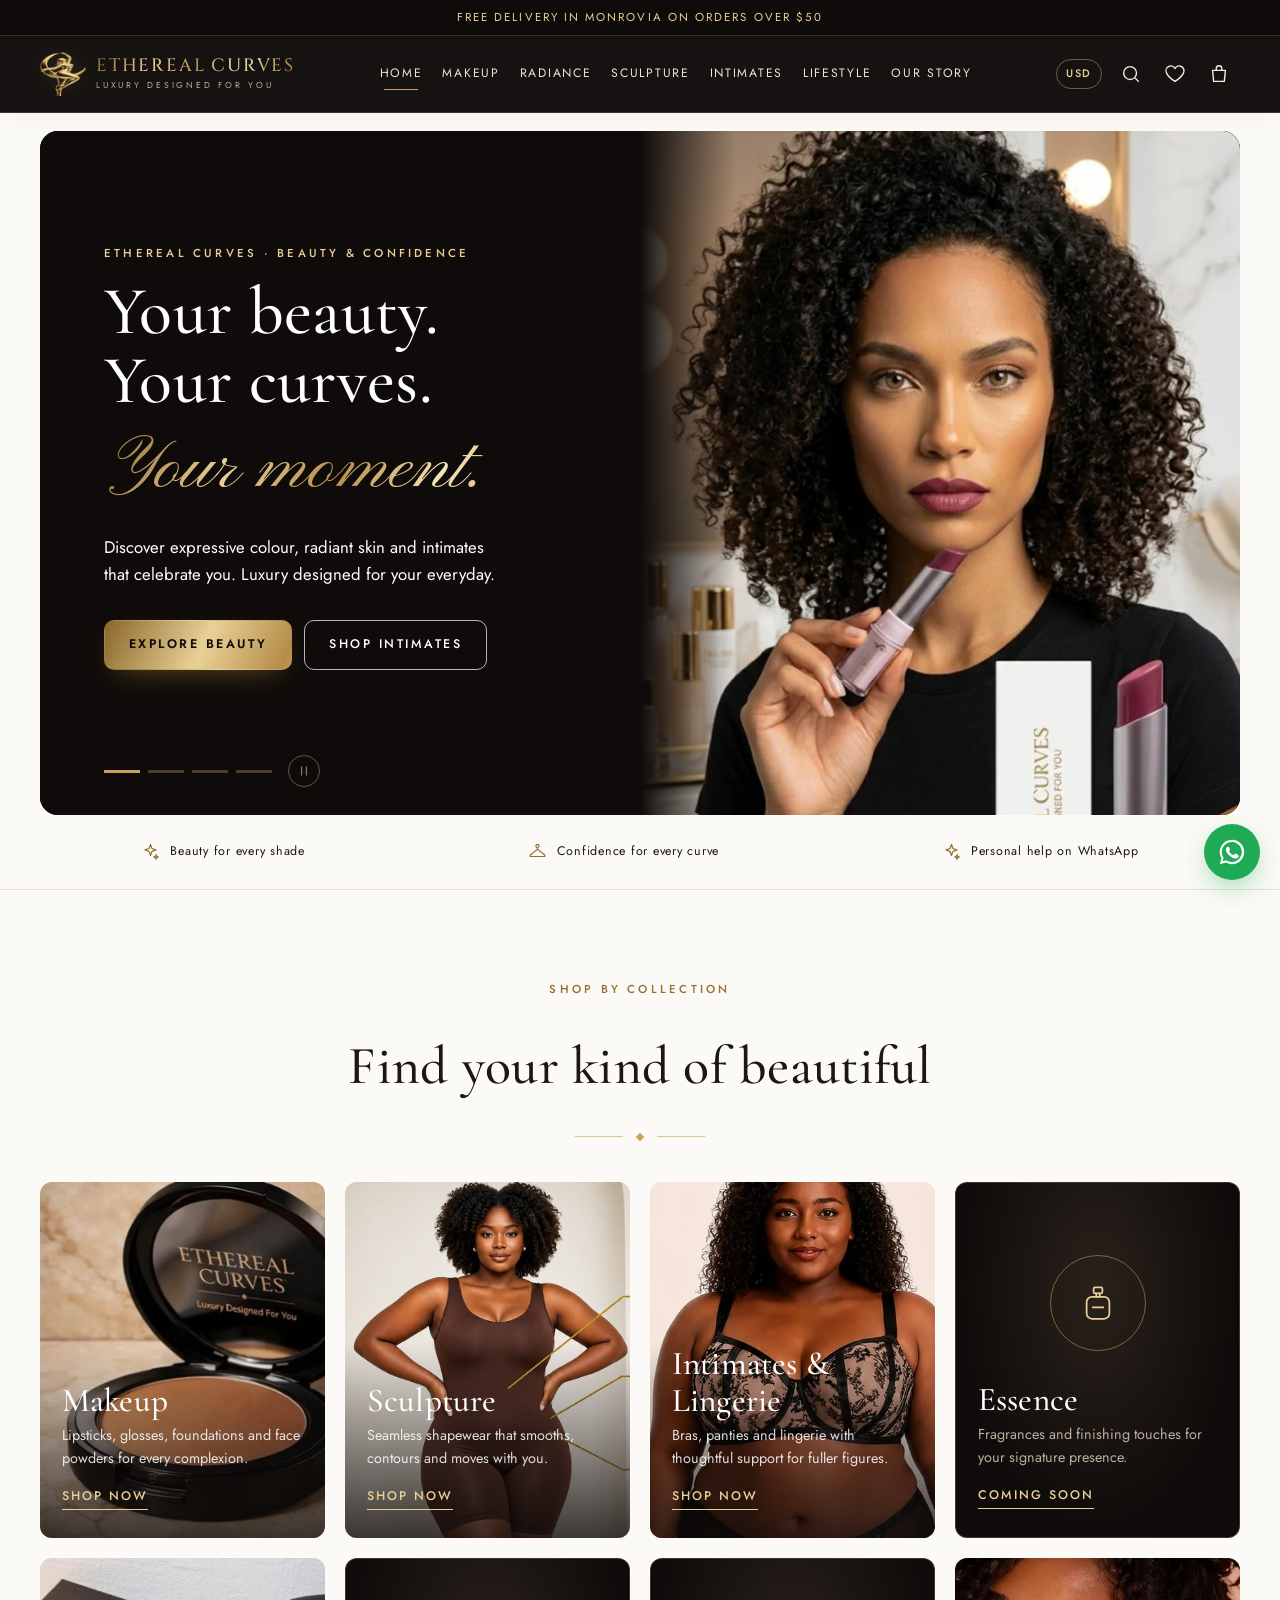
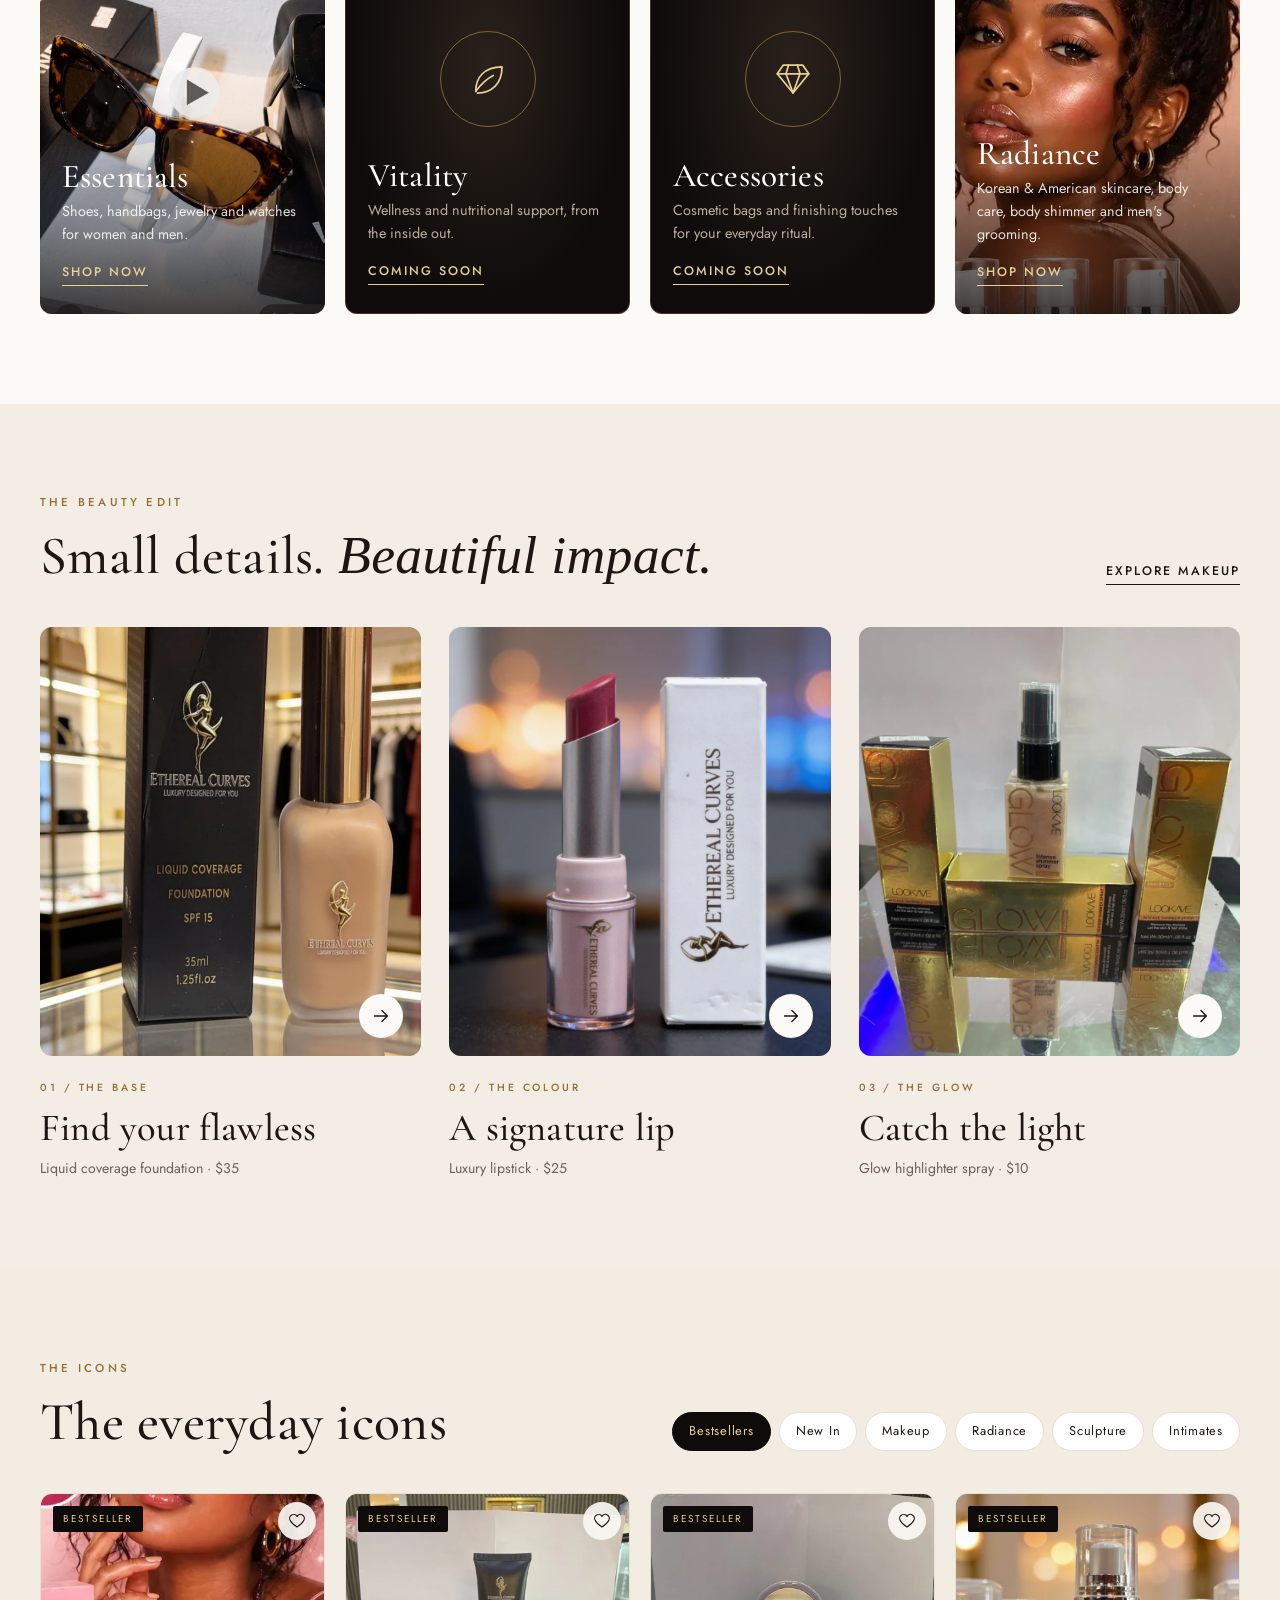
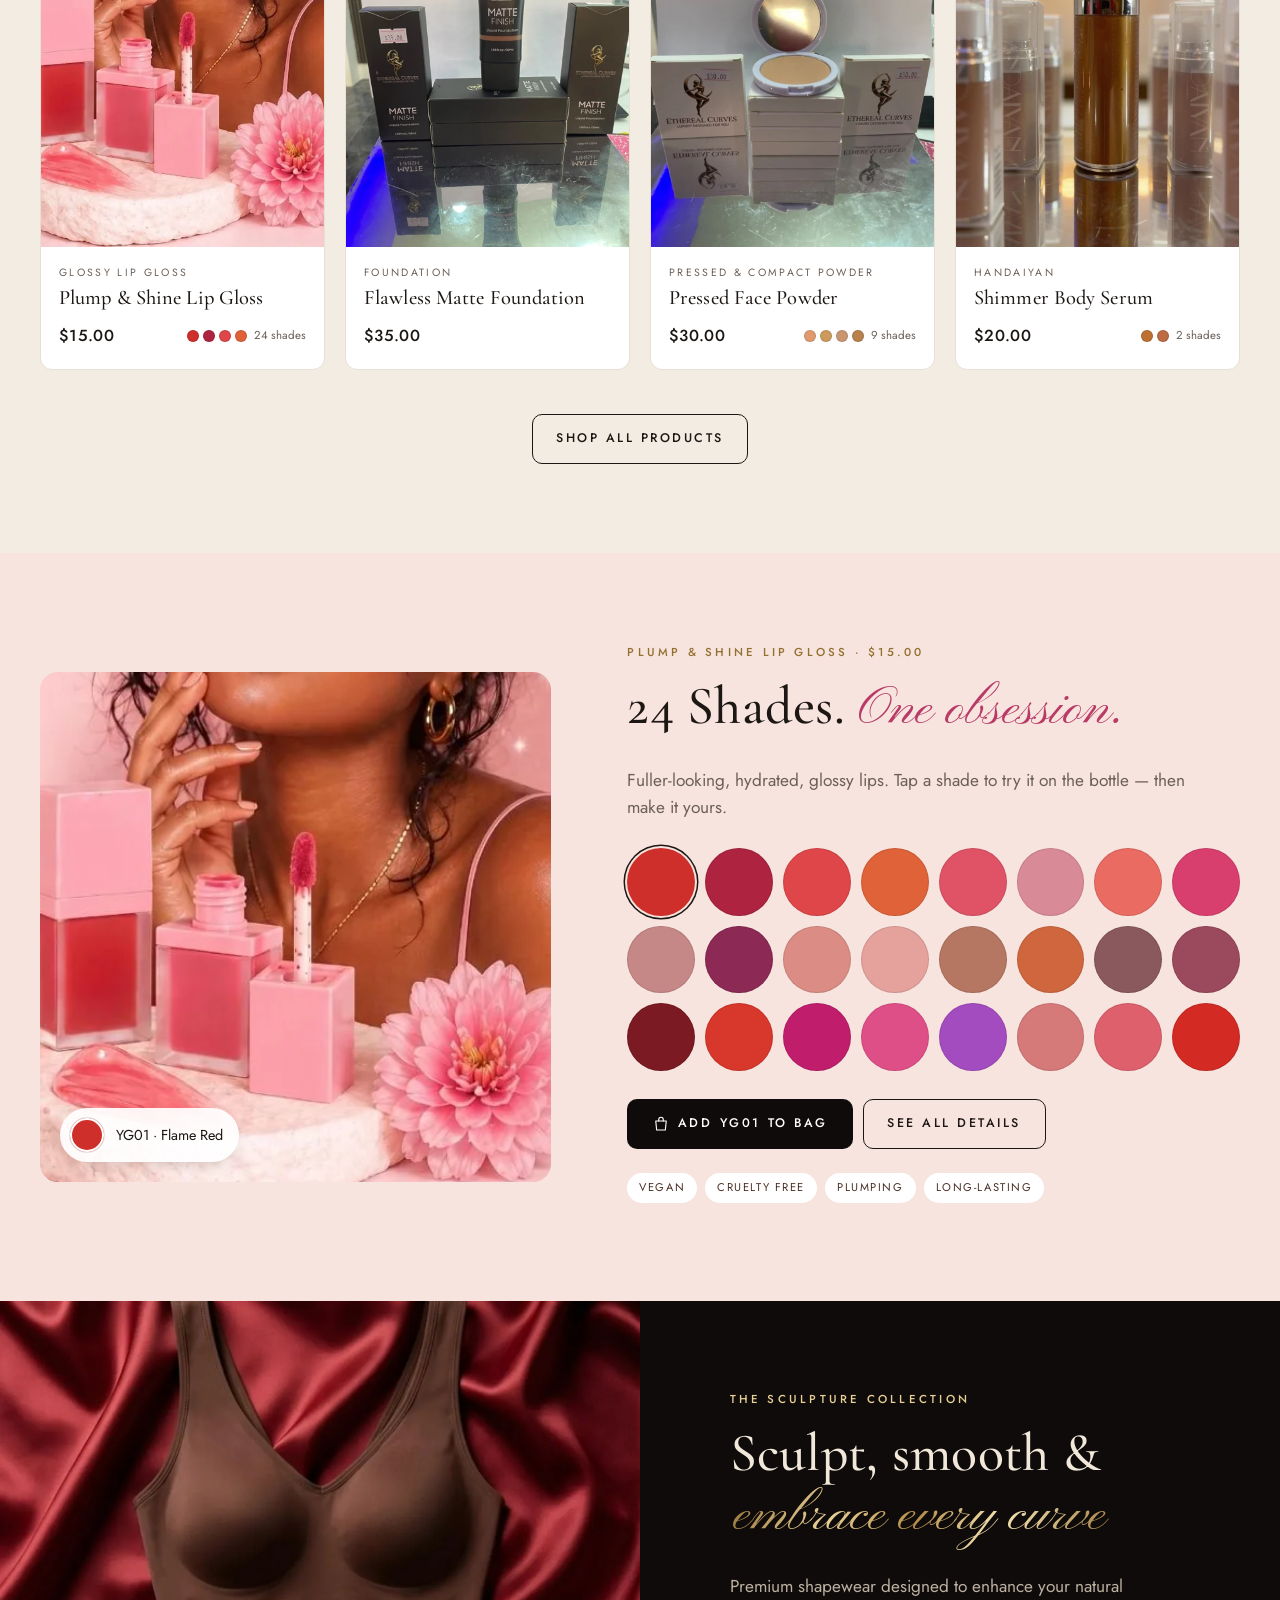
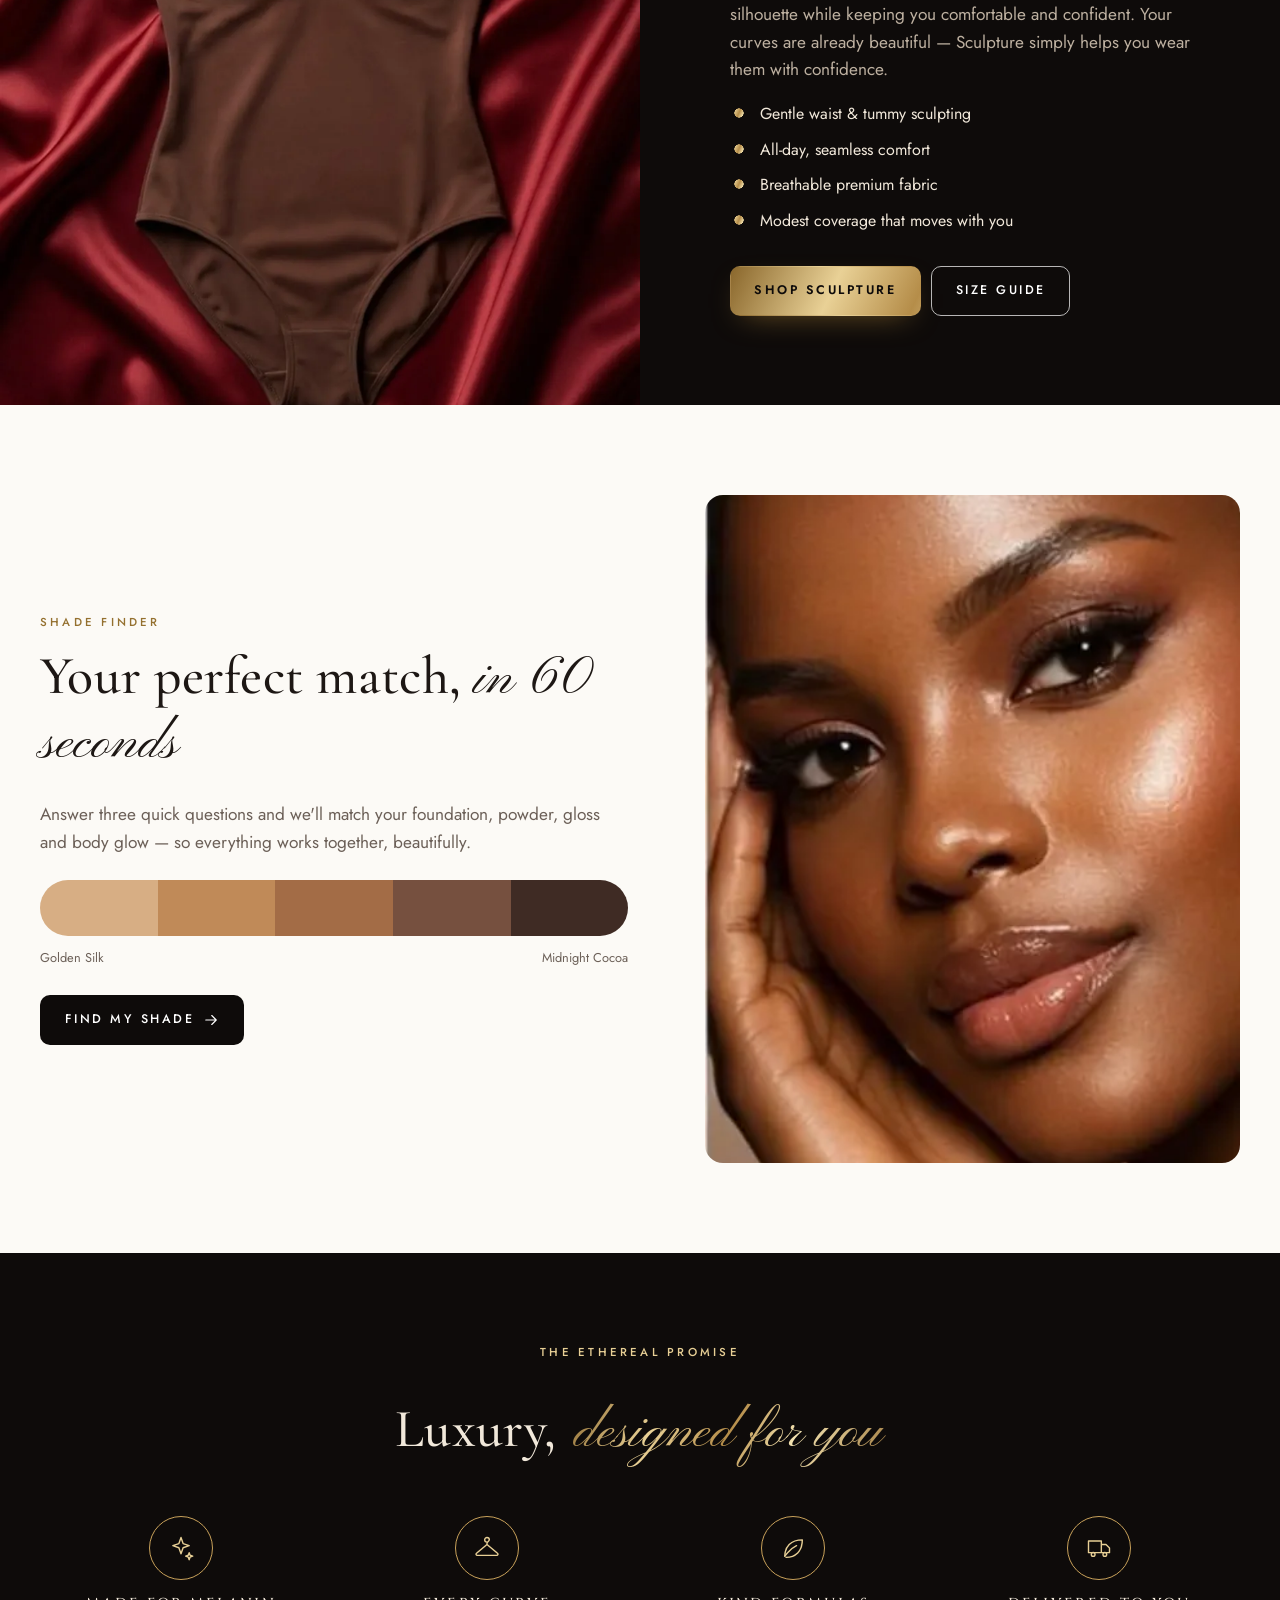
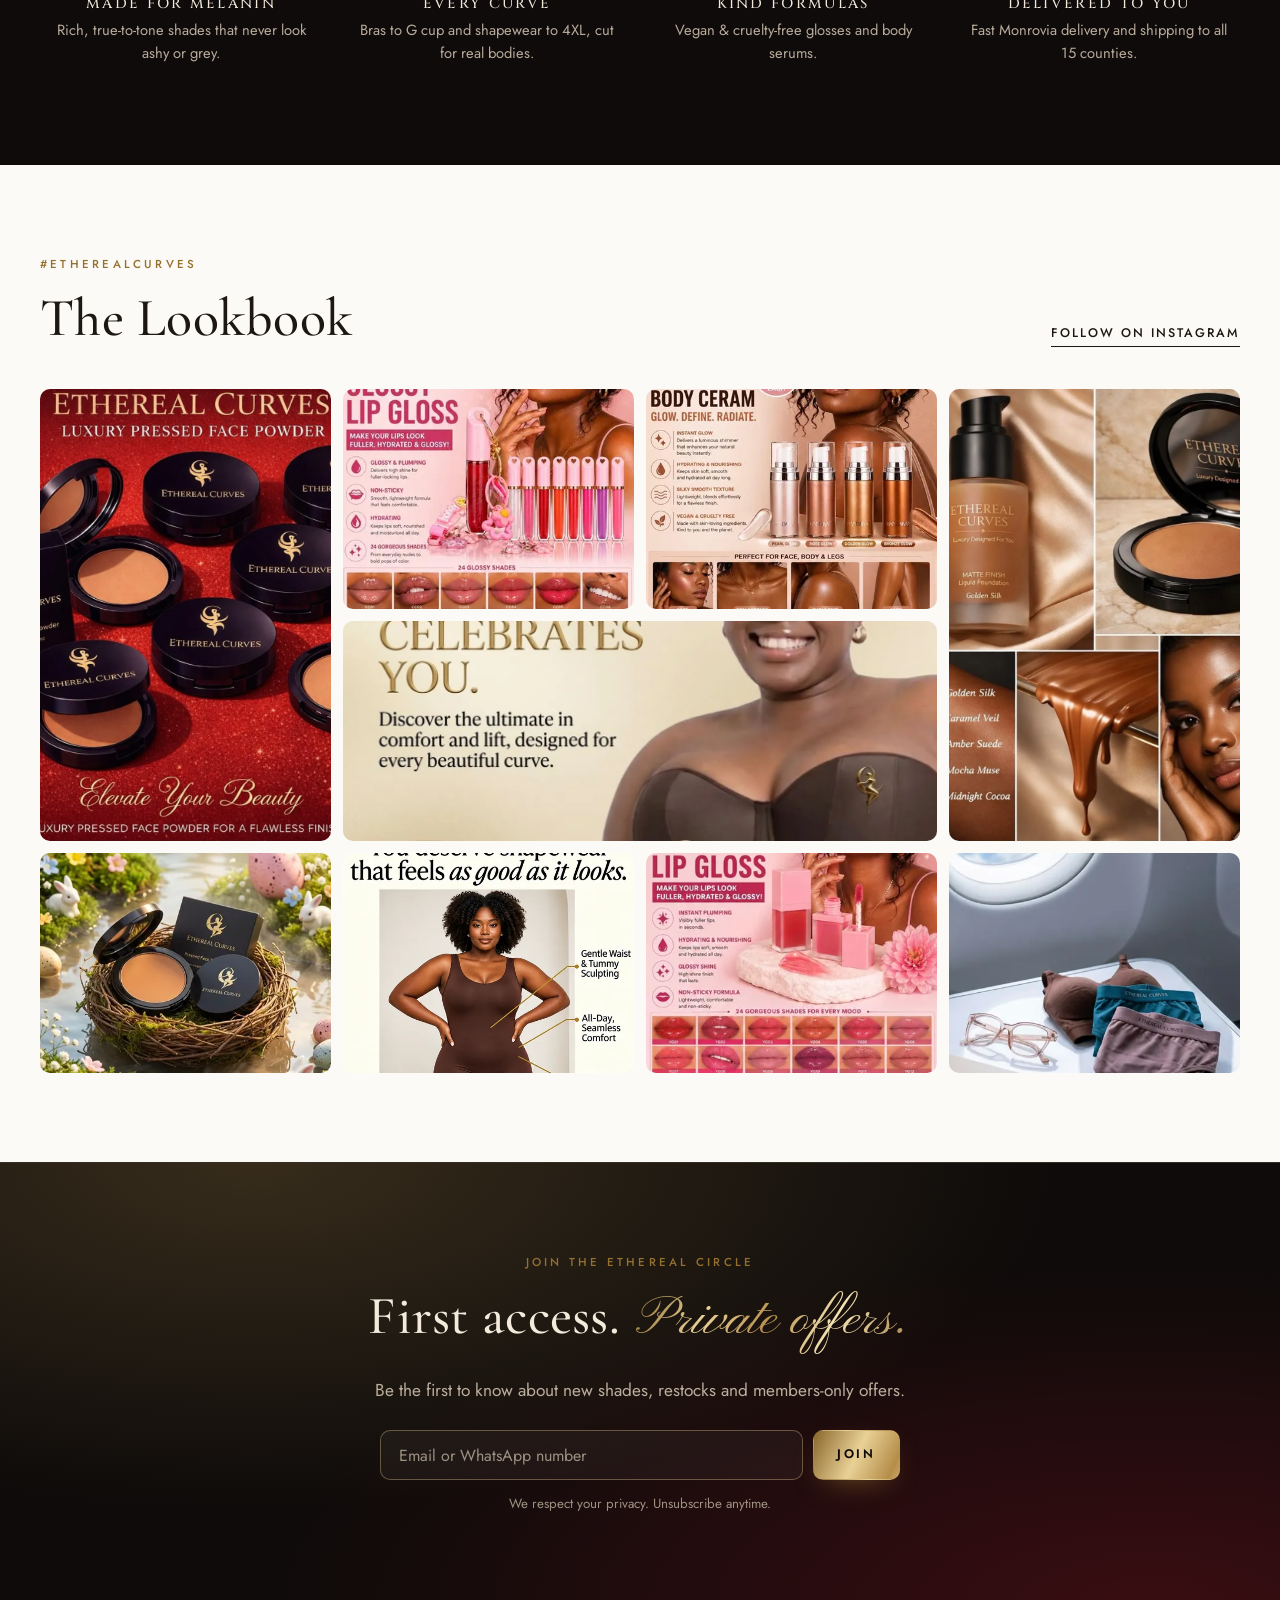
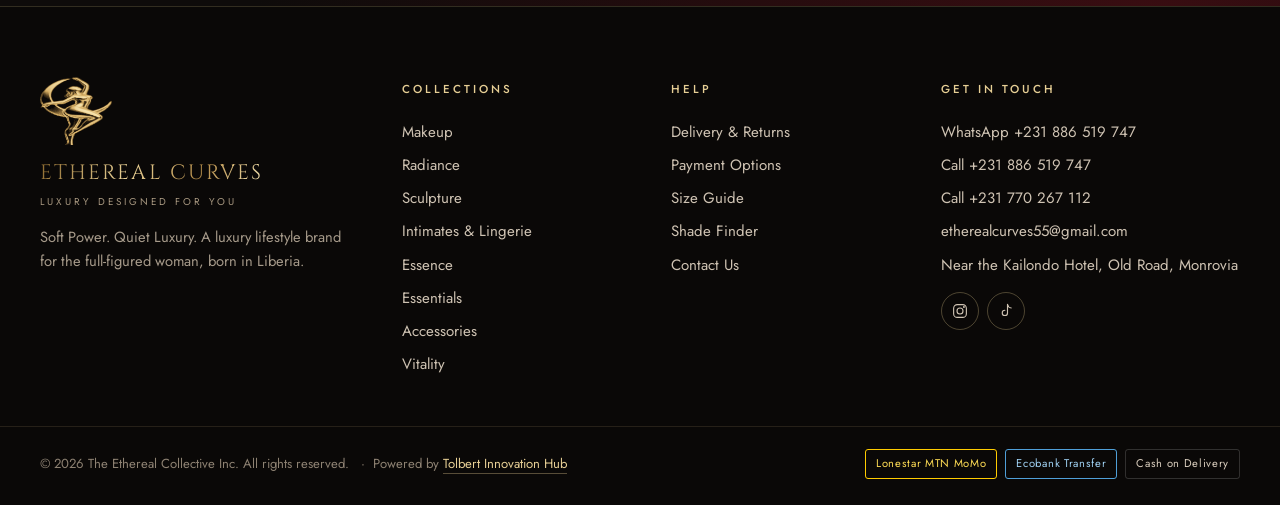
==== commit f3d9e618: "Refresh boutique design with editorial beauty hero, product edit and mobile styling" ====
--- a/index.html
+++ b/index.html
@@ -22,7 +22,7 @@
   <link rel="preconnect" href="https://fonts.googleapis.com">
   <link rel="preconnect" href="https://fonts.gstatic.com" crossorigin>
   <link href="https://fonts.googleapis.com/css2?family=Cinzel:wght@400;500;600&family=Cormorant+Garamond:ital,wght@0,400;0,500;0,600;1,400;1,500&family=Jost:wght@300;400;500;600&family=Pinyon+Script&display=swap" rel="stylesheet">
-  <link rel="preload" as="image" href="assets/img/pressed-red.webp">
+  <link rel="preload" as="image" href="assets/img/luxury-berry-lipstick-model.webp">
   <link rel="stylesheet" href="assets/css/styles.css">
 
   <script type="application/ld+json">
@@ -315,3 +315,4 @@
   <script src="assets/js/app.js"></script>
 </body>
 </html>
+
--- a/assets/css/styles.css
+++ b/assets/css/styles.css
@@ -1055,3 +1055,83 @@
   .logo__name { font-size: 1rem; }
   .logo__tag { letter-spacing: .22em; }
 }
+
+.product-films__grid { display: grid; grid-template-columns: repeat(auto-fit, minmax(min(100%, 280px), 1fr)); gap: 24px; margin-top: 24px; }
+.product-film { margin: 0; max-width: 400px; }
+.product-film video { display: block; width: 100%; aspect-ratio: 9 / 16; object-fit: contain; background: #0e0b0a; border-radius: 12px; }
+.product-film figcaption { padding: 12px 0; font-size: 14px; letter-spacing: .06em; }
+
+
+
+/* Boutique refresh */
+:root { --ivory: #fcfaf6; --cream: #f2ece3; --radius: 10px; }
+.header { box-shadow: 0 4px 24px rgba(35, 24, 18, .045); }
+.hero { margin: 18px var(--gutter) 0; border-radius: 18px; }
+.hero__slides { min-height: clamp(580px, 76vh, 740px); }
+.slide { grid-template-columns: 1fr 1fr; }
+.slide__copy { padding: 52px clamp(28px, 5vw, 80px) 84px; }
+.slide__title { font-size: clamp(3rem, 5.3vw, 5.3rem); line-height: 1.02; }
+.slide__title .script { margin-top: .18em; }
+.slide__media::before { background: linear-gradient(90deg, var(--slide-bg), transparent 16%); }
+.hero__controls { left: clamp(28px, 5vw, 80px); }
+.hero__dot { height: 20px; background: transparent; width: 36px; }
+.hero__dot::before { content: ""; position: absolute; top: 9px; left: 0; right: 0; height: 3px; background: rgba(200,161,90,.35); }
+.hero__dot span { top: 9px; bottom: 8px; }
+.boutique-service { display: flex; justify-content: space-around; gap: 20px; padding-top: 27px; padding-bottom: 27px; border-bottom: 1px solid var(--line); font-size: .78rem; letter-spacing: .06em; }
+.boutique-service span, .boutique-service a { display: flex; align-items: center; gap: 10px; }
+.boutique-service svg { color: var(--gold-deep); width: 19px; height: 19px; flex-shrink: 0; }
+.boutique-service a:hover { color: var(--gold-deep); }
+.section { padding: clamp(56px, 7vw, 96px) 0; }
+.cats { gap: 20px; }
+.cat { border-radius: 12px; }
+.cat__label { bottom: 28px; }
+.cat__label .link { display: inline-block; margin-top: 5px; }
+.boutique-edit { background: #f3ede5; }
+.edit-grid { display: grid; grid-template-columns: repeat(3, minmax(0,1fr)); gap: 28px; }
+.edit-card__image { position: relative; aspect-ratio: 4/4.5; overflow: hidden; border-radius: 12px; margin-bottom: 24px; background: var(--champagne); }
+.edit-card__image img { width: 100%; height: 100%; object-fit: cover; transition: transform .7s var(--ease); }
+.edit-card:hover img { transform: scale(1.035); }
+.edit-card__image span { position: absolute; right: 18px; bottom: 18px; border-radius: 50%; width: 44px; height: 44px; display: grid; place-items: center; background: var(--ivory); }
+.edit-card .eyebrow { font-size: .65rem; margin-bottom: 10px; }
+.edit-card h3 { font-size: clamp(1.8rem, 3vw, 2.5rem); margin-bottom: 8px; }
+.edit-card > p:last-child { font-size: .88rem; margin-bottom: 0; }
+.card { border: 1px solid var(--line); border-radius: 12px; background: #fff; transition: box-shadow .3s, transform .3s; overflow: hidden; }
+.card:hover { box-shadow: 0 16px 34px rgba(35,24,18,.08); transform: translateY(-3px); }
+.card__media { border-radius: 0; }
+.card__body { padding: 18px 18px 20px; }
+.card__name { margin-bottom: 4px; }
+.chip { border-radius: 30px; }
+.shadebar__visual, .teaser__img { border-radius: 18px; overflow: hidden; }
+.newsletter { border-top: 1px solid var(--line-dark); }
+@media (max-width: 760px) {
+  .hero { margin: 10px 10px 0; border-radius: 14px; }
+  .hero__slides { min-height: 790px; }
+  .slide { grid-template-columns: 1fr; grid-template-rows: 340px 1fr; }
+  .slide__media { order: -1; }
+  .slide__media::before { background: linear-gradient(0deg,var(--slide-bg),transparent 24%); }
+  .slide__copy { padding: 16px 22px 72px; justify-content: center; }
+  .slide__title { font-size: clamp(2.7rem, 10vw, 3.5rem); }
+  .slide__text { font-size: .96rem; max-width: 36ch; }
+  .slide__cta { gap: 10px; }
+  .slide__cta .btn { min-height: 46px; padding: 0 1.25em; font-size: .7rem; }
+  .hero__controls { left: 50%; }
+  .boutique-service { flex-wrap: wrap; gap: 14px 20px; font-size: .7rem; padding-top: 20px; padding-bottom: 20px; }
+  .boutique-service a { flex-basis: 100%; justify-content: center; }
+  .cats { gap: 12px; }
+  .cat__label { left: 15px; right: 15px; bottom: 18px; }
+  .cat__label p { font-size: .78rem; }
+  .edit-grid { grid-template-columns: 1fr; gap: 32px; }
+  .edit-card { display: grid; grid-template-columns: 44% 1fr; column-gap: 20px; align-content: center; }
+  .edit-card__image { grid-row: 1 / 5; margin-bottom: 0; aspect-ratio: 4/5; }
+  .edit-card .eyebrow { align-self: end; margin-top: 16px; font-size: .58rem; }
+  .edit-card h3 { font-size: 1.8rem; }
+  .edit-card__image span { width: 32px; height: 32px; right: 10px; bottom: 10px; }
+  .card__body { padding: 13px 12px 16px; }
+  .card__cat { font-size: .58rem; letter-spacing: .12em; }
+  .toolbar__chips { width: 100%; flex-wrap: nowrap; overflow-x: auto; padding-bottom: 8px; }
+  .toolbar__chips .chip { flex-shrink: 0; }
+}
+@media (prefers-reduced-motion: reduce) {
+  .card, .edit-card__image img, .slide__media img { transition: none; }
+  .card:hover { transform: none; }
+}
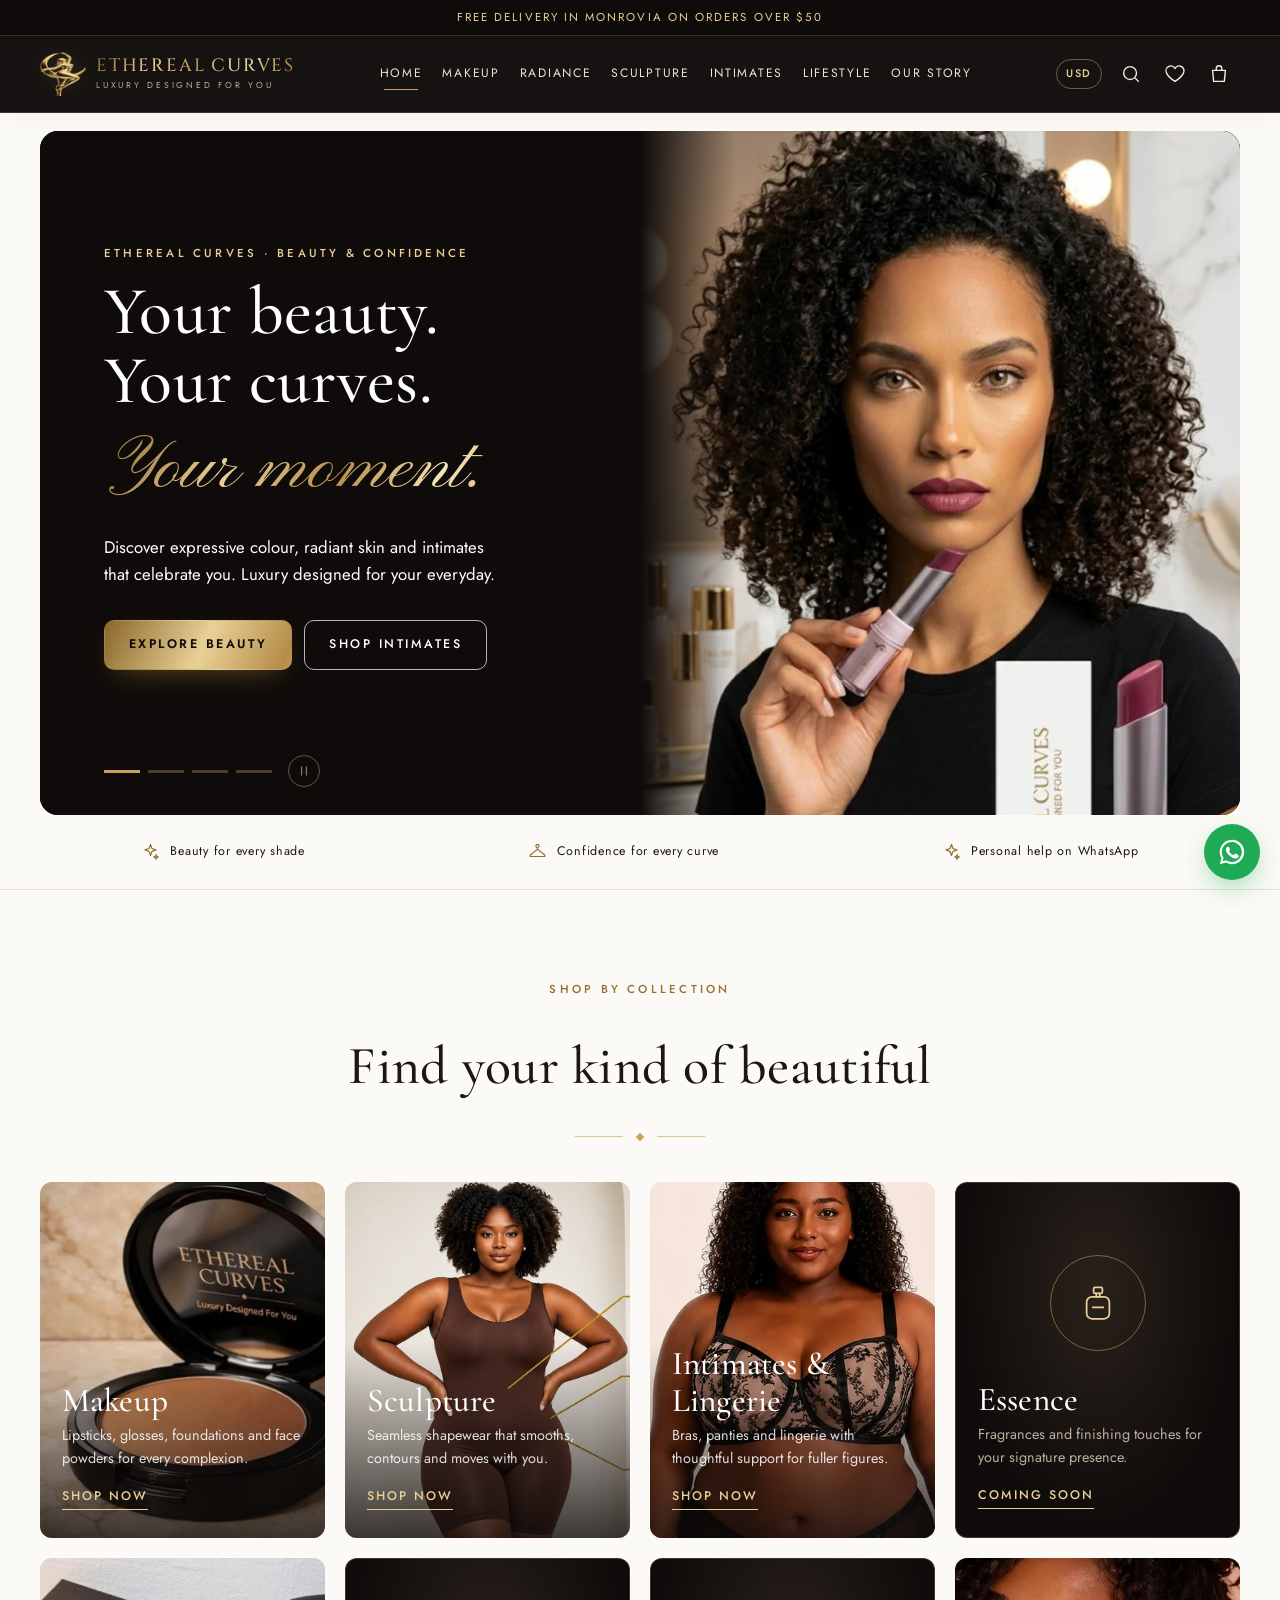
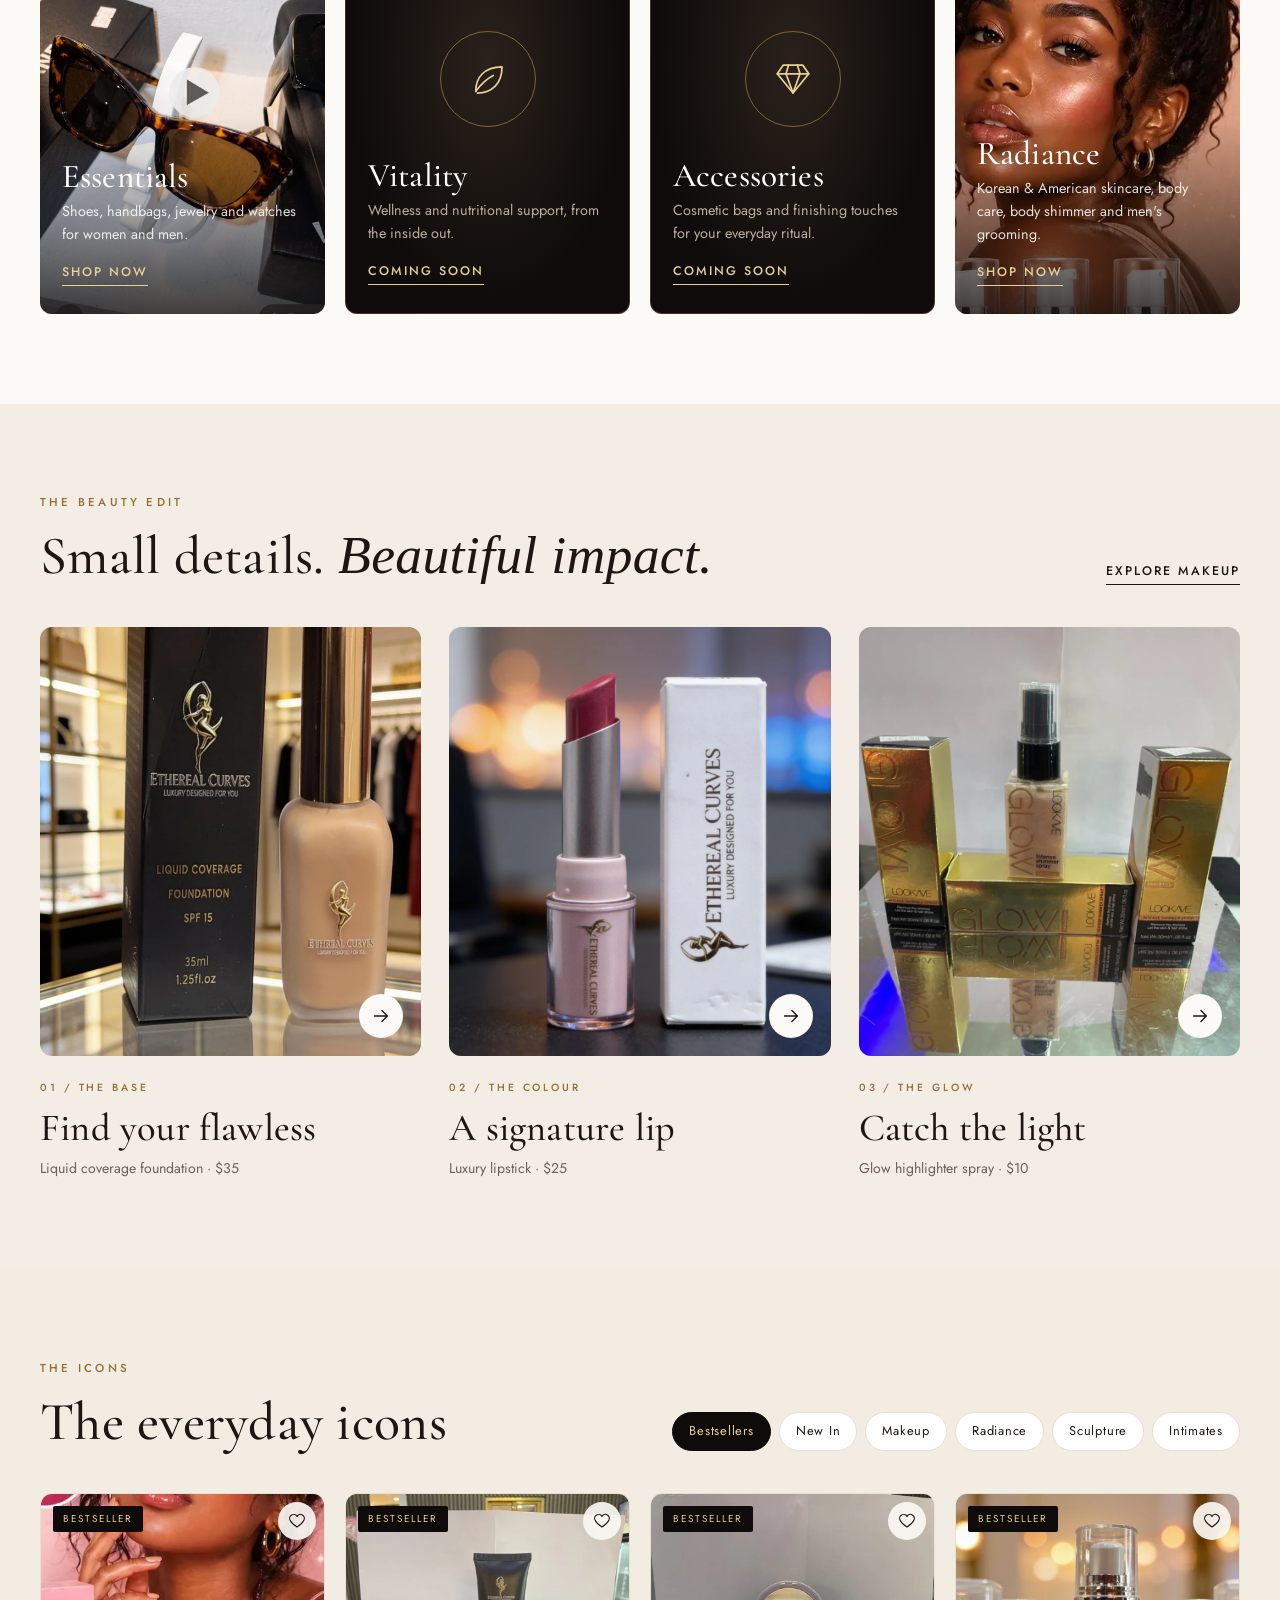
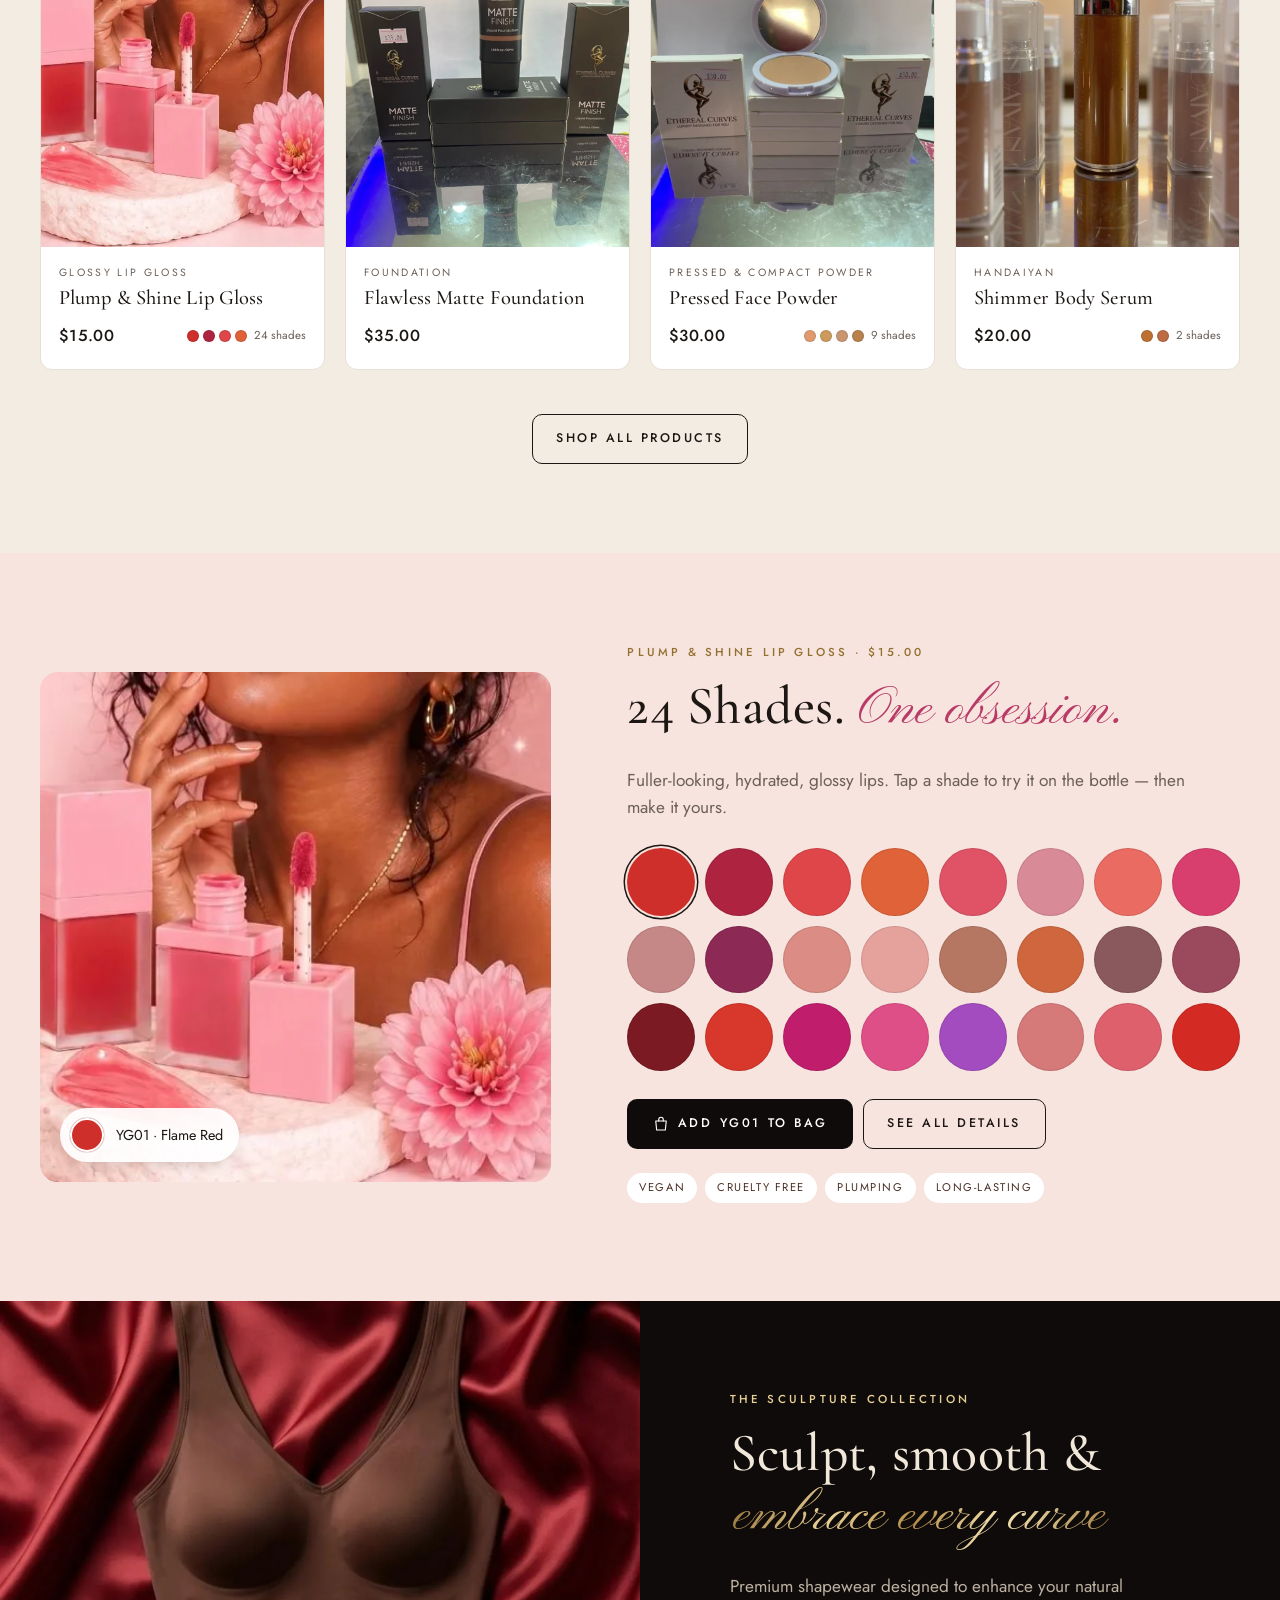
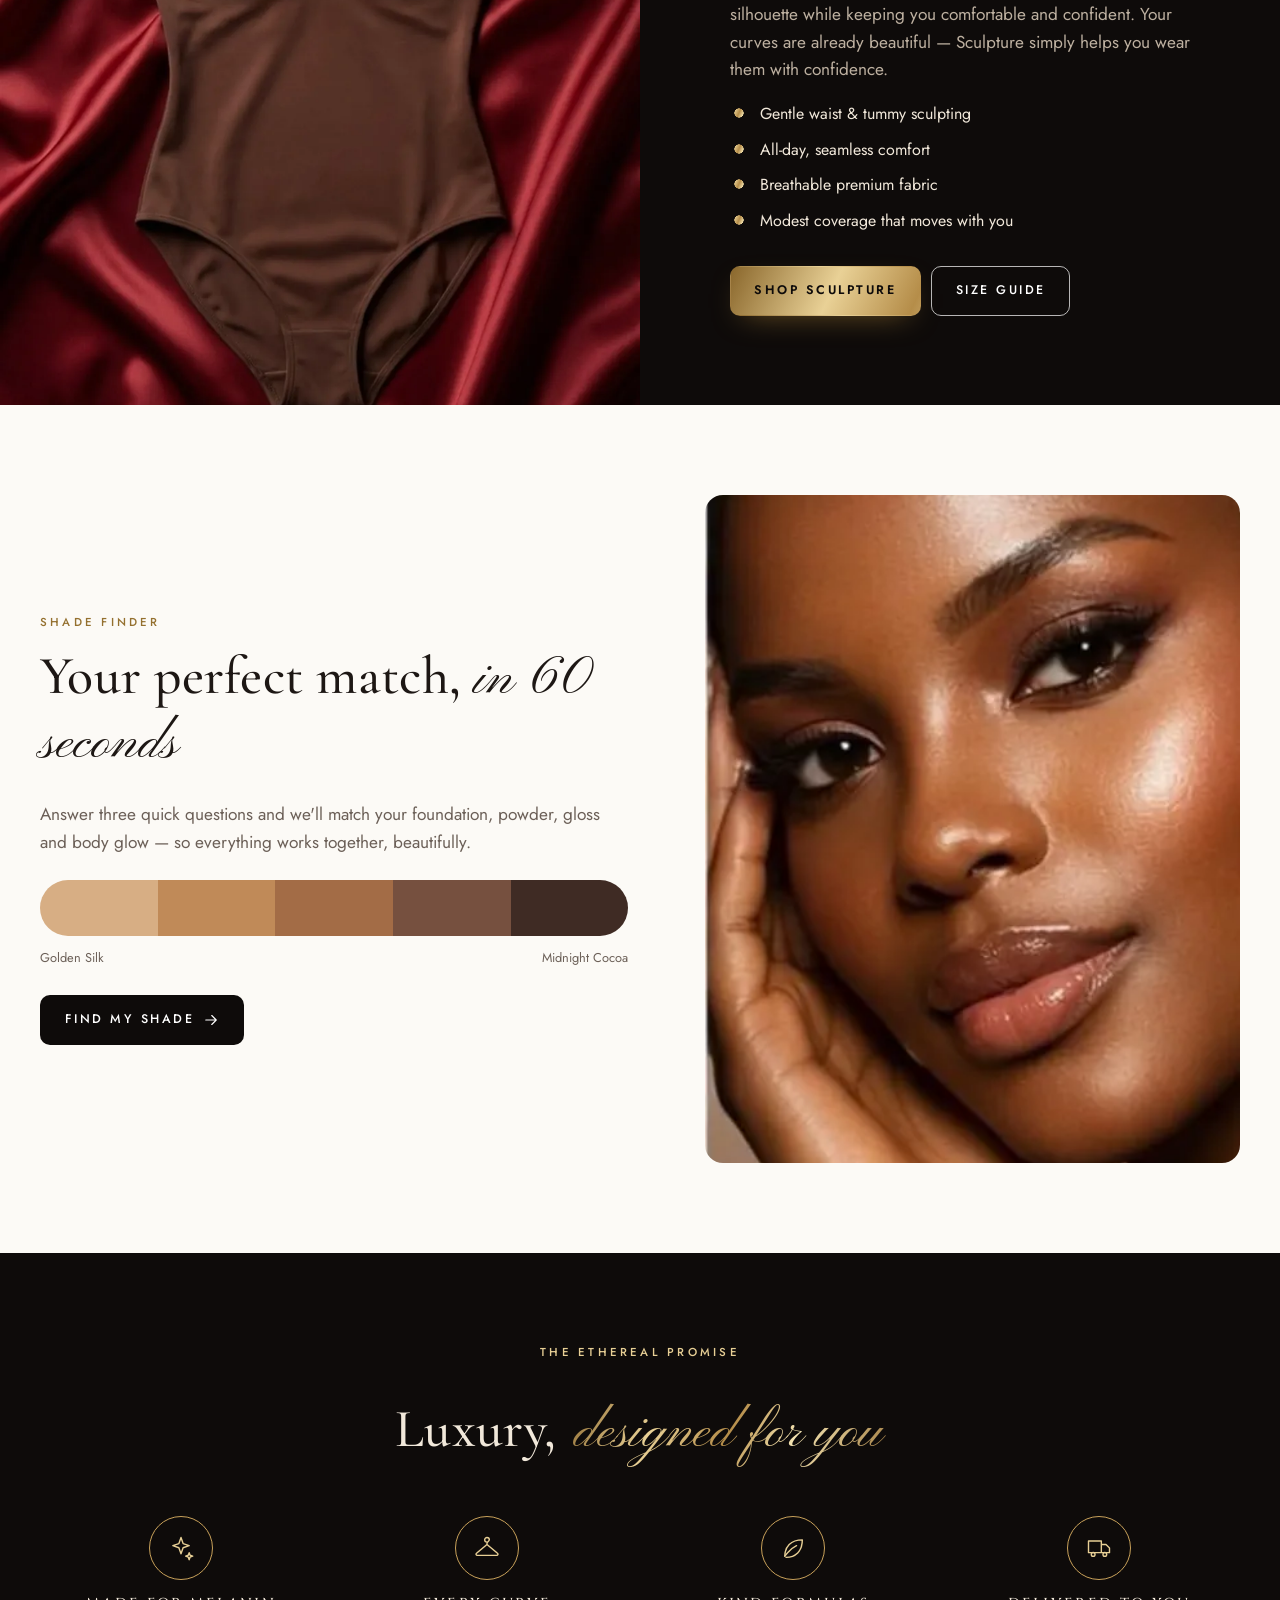
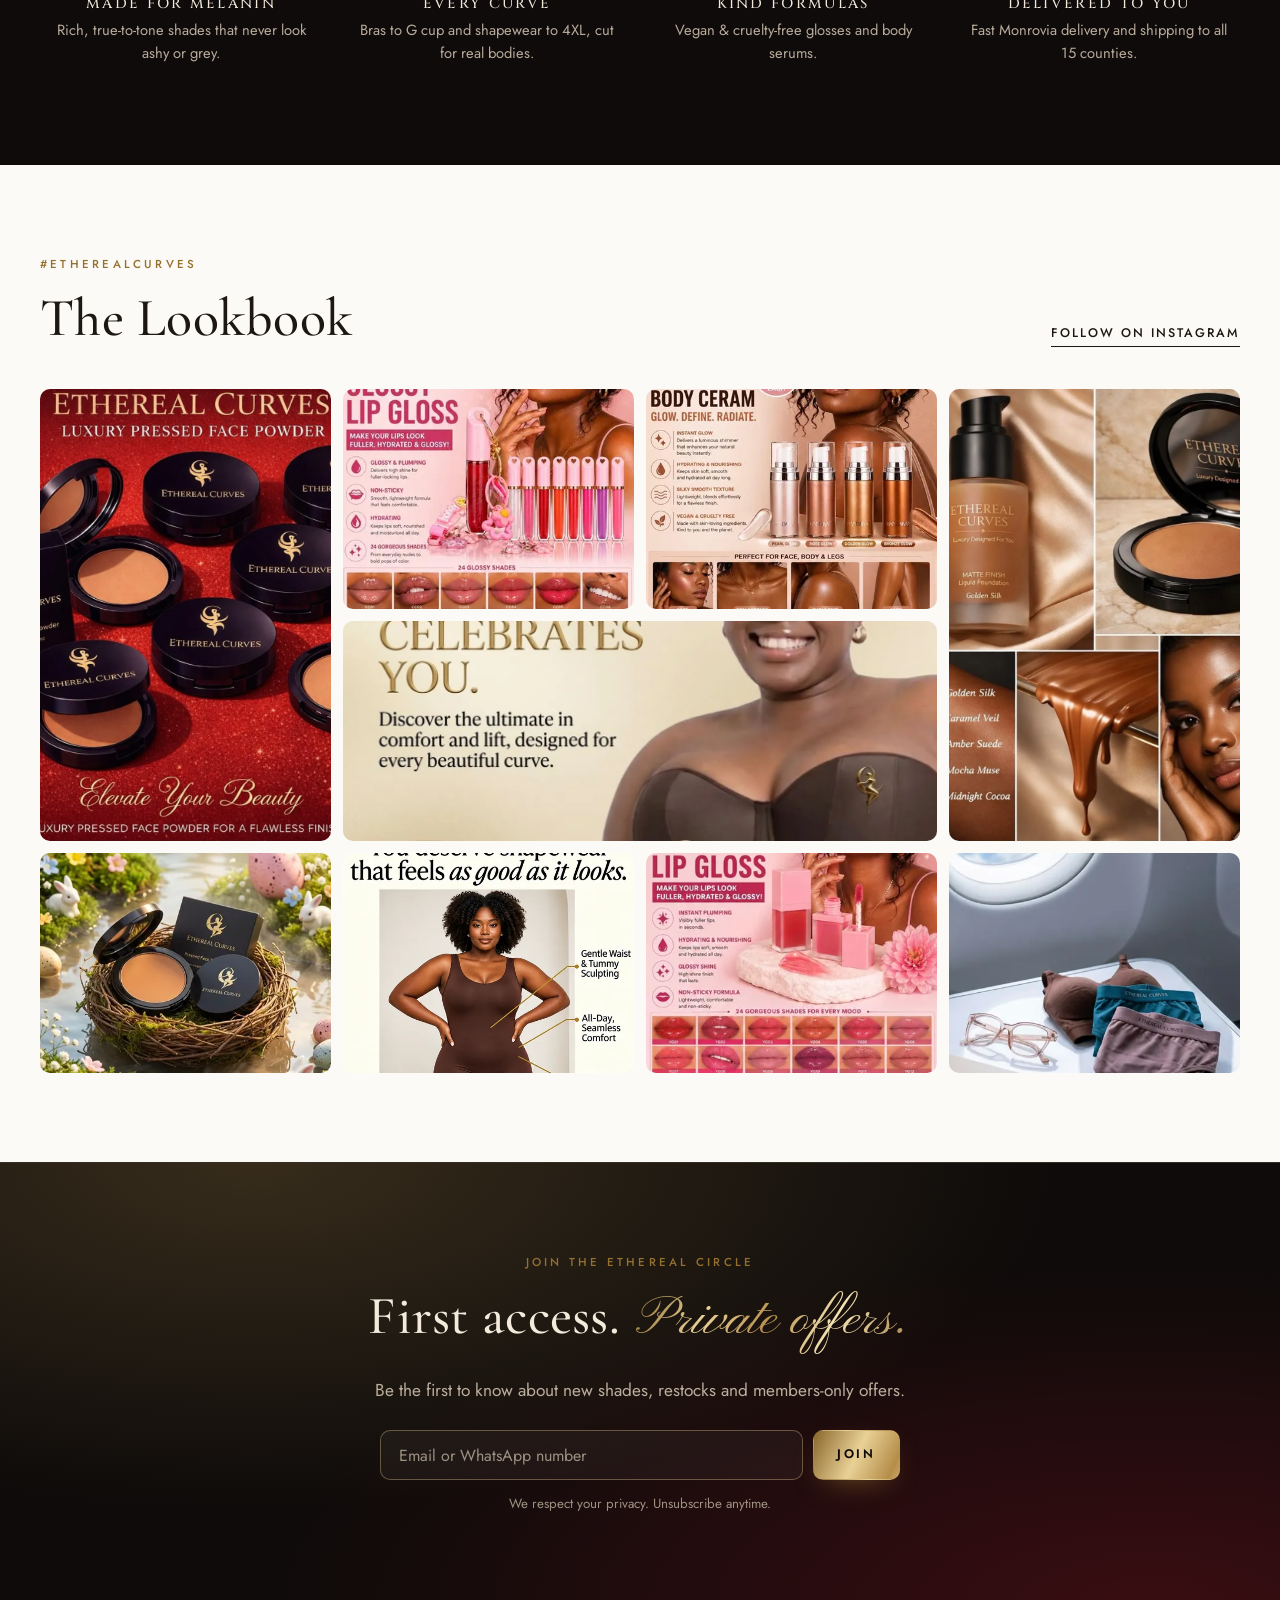
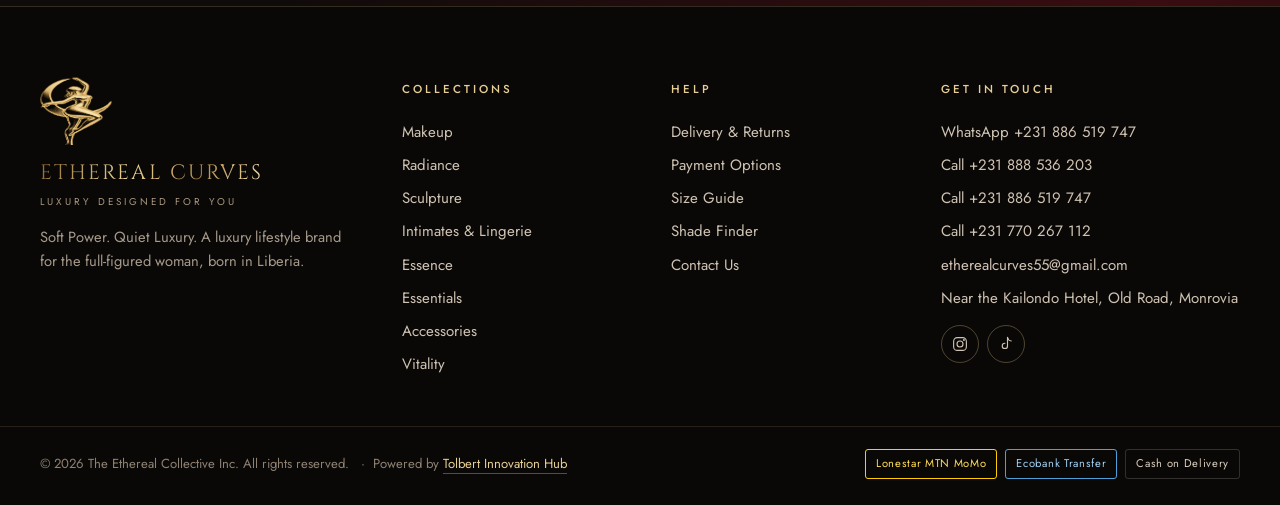
==== commit b30efdbd: "Add Ethereal Curves shop line 088 853 6203 to contact numbers Co-Authored-By: Claude Opus 5.5 <norep" ====
--- a/index.html
+++ b/index.html
@@ -34,7 +34,7 @@
     "slogan": "Luxury Designed For You",
     "founder": { "@type": "Person", "name": "Musu Deshield Mitchell" },
     "email": "etherealcurves55@gmail.com",
-    "telephone": ["+231886519747", "+231770267112"],
+    "telephone": ["+231888536203", "+231886519747", "+231770267112"],
     "address": { "@type": "PostalAddress", "addressLocality": "Monrovia", "addressCountry": "LR" },
     "logo": "assets/img/icon-512.png"
   }
--- a/assets/css/styles.css
+++ b/assets/css/styles.css
@@ -1135,3 +1135,16 @@
   .card, .edit-card__image img, .slide__media img { transition: none; }
   .card:hover { transform: none; }
 }
+
+/* Product films — portrait studio presentation */
+.product-films { background: radial-gradient(ellipse at top, #30251e 0%, #15110f 65%); color: #faf4e9; border-top: 1px solid rgba(200,161,90,.25); }
+.product-films .eyebrow { color: var(--gold-soft); }
+.product-films__grid { grid-template-columns: repeat(auto-fit, minmax(min(100%, 260px), 360px)); justify-content: center; gap: 32px; margin-top: 32px; }
+.product-films h2, .product-films > .container > .eyebrow { text-align: center; }
+.product-film { width: 100%; max-width: 360px; padding: 8px; border: 1px solid rgba(200,161,90,.32); border-radius: 20px; background: #211a16; box-shadow: 0 24px 60px rgba(0,0,0,.3); overflow: hidden; }
+.product-film video { aspect-ratio: 9 / 16; object-fit: contain; border-radius: 13px; background: #080706; }
+.product-film figcaption { padding: 18px 14px 12px; color: #e8d7bb; font-size: .75rem; letter-spacing: .12em; text-align: center; line-height: 1.6; }
+@media (max-width: 600px) {
+  .product-films__grid { gap: 24px; grid-template-columns: minmax(0, 320px); }
+  .product-film { border-radius: 17px; padding: 6px; }
+}
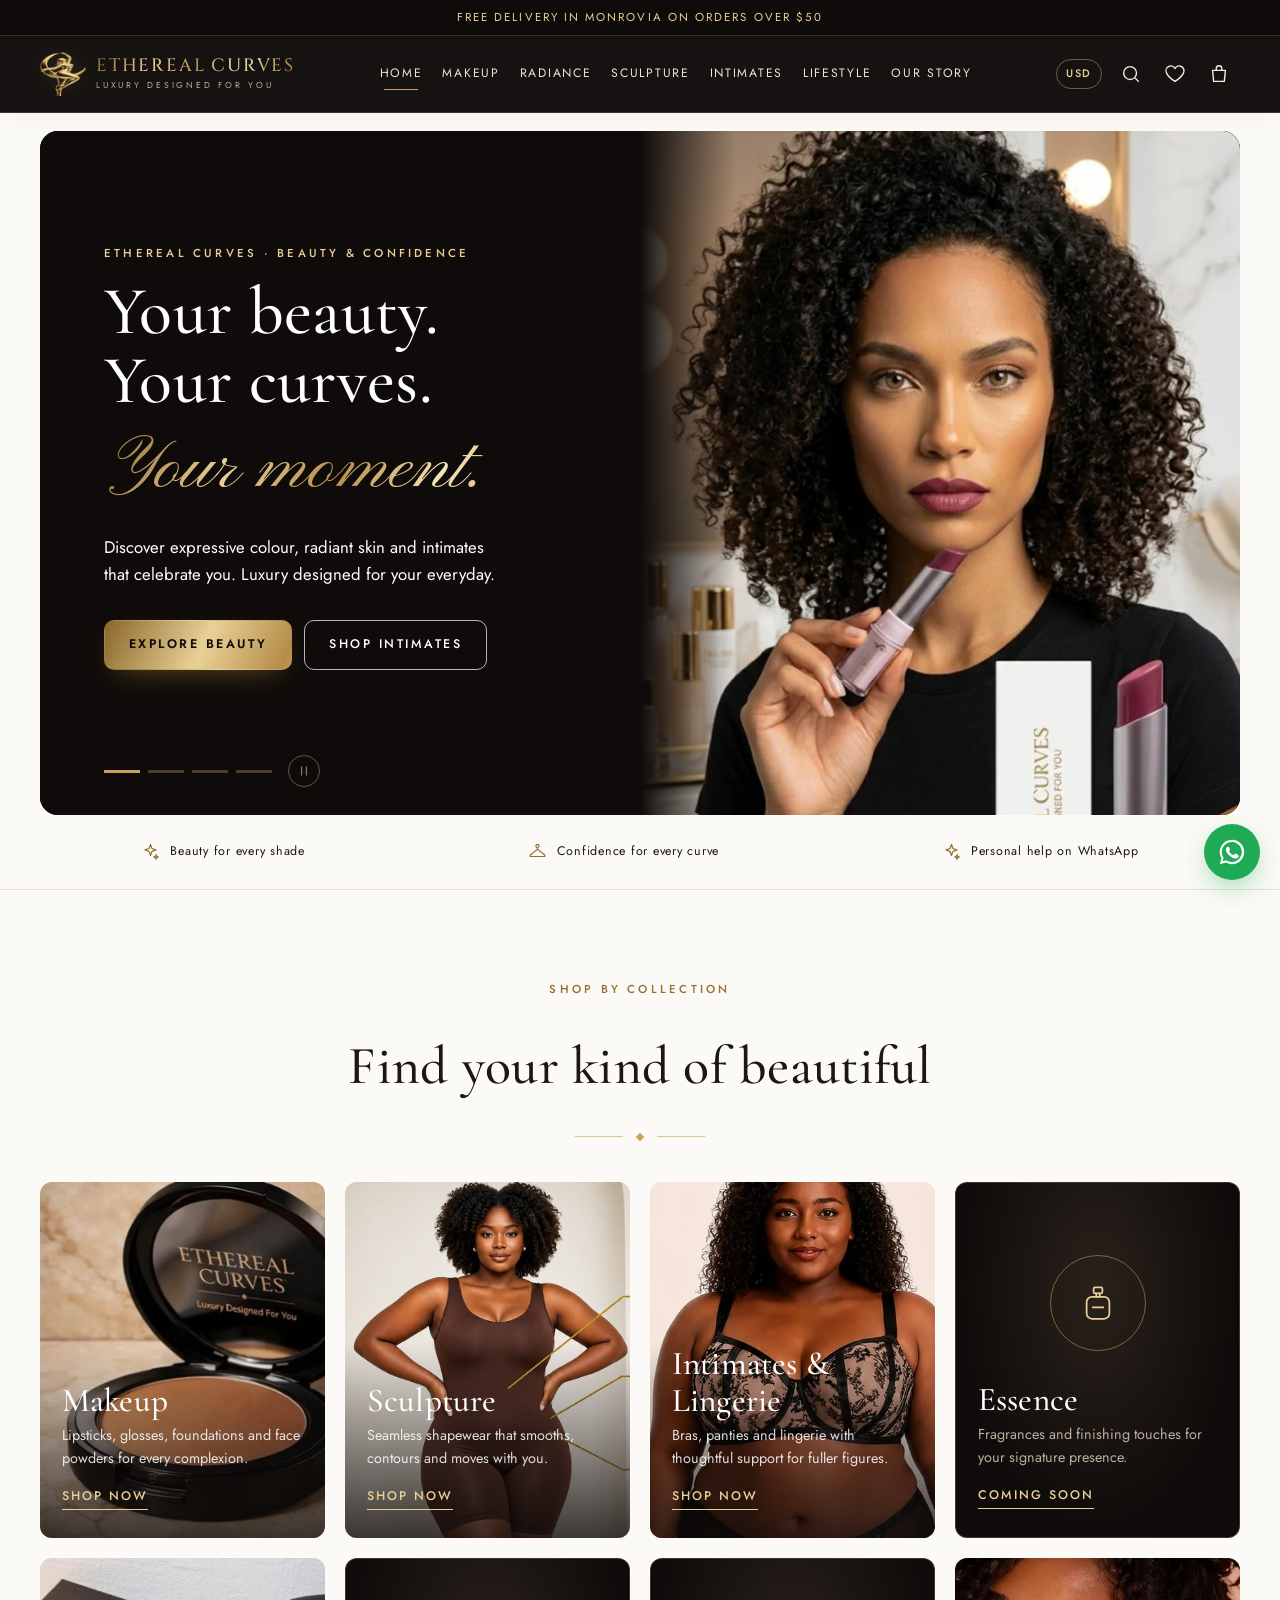
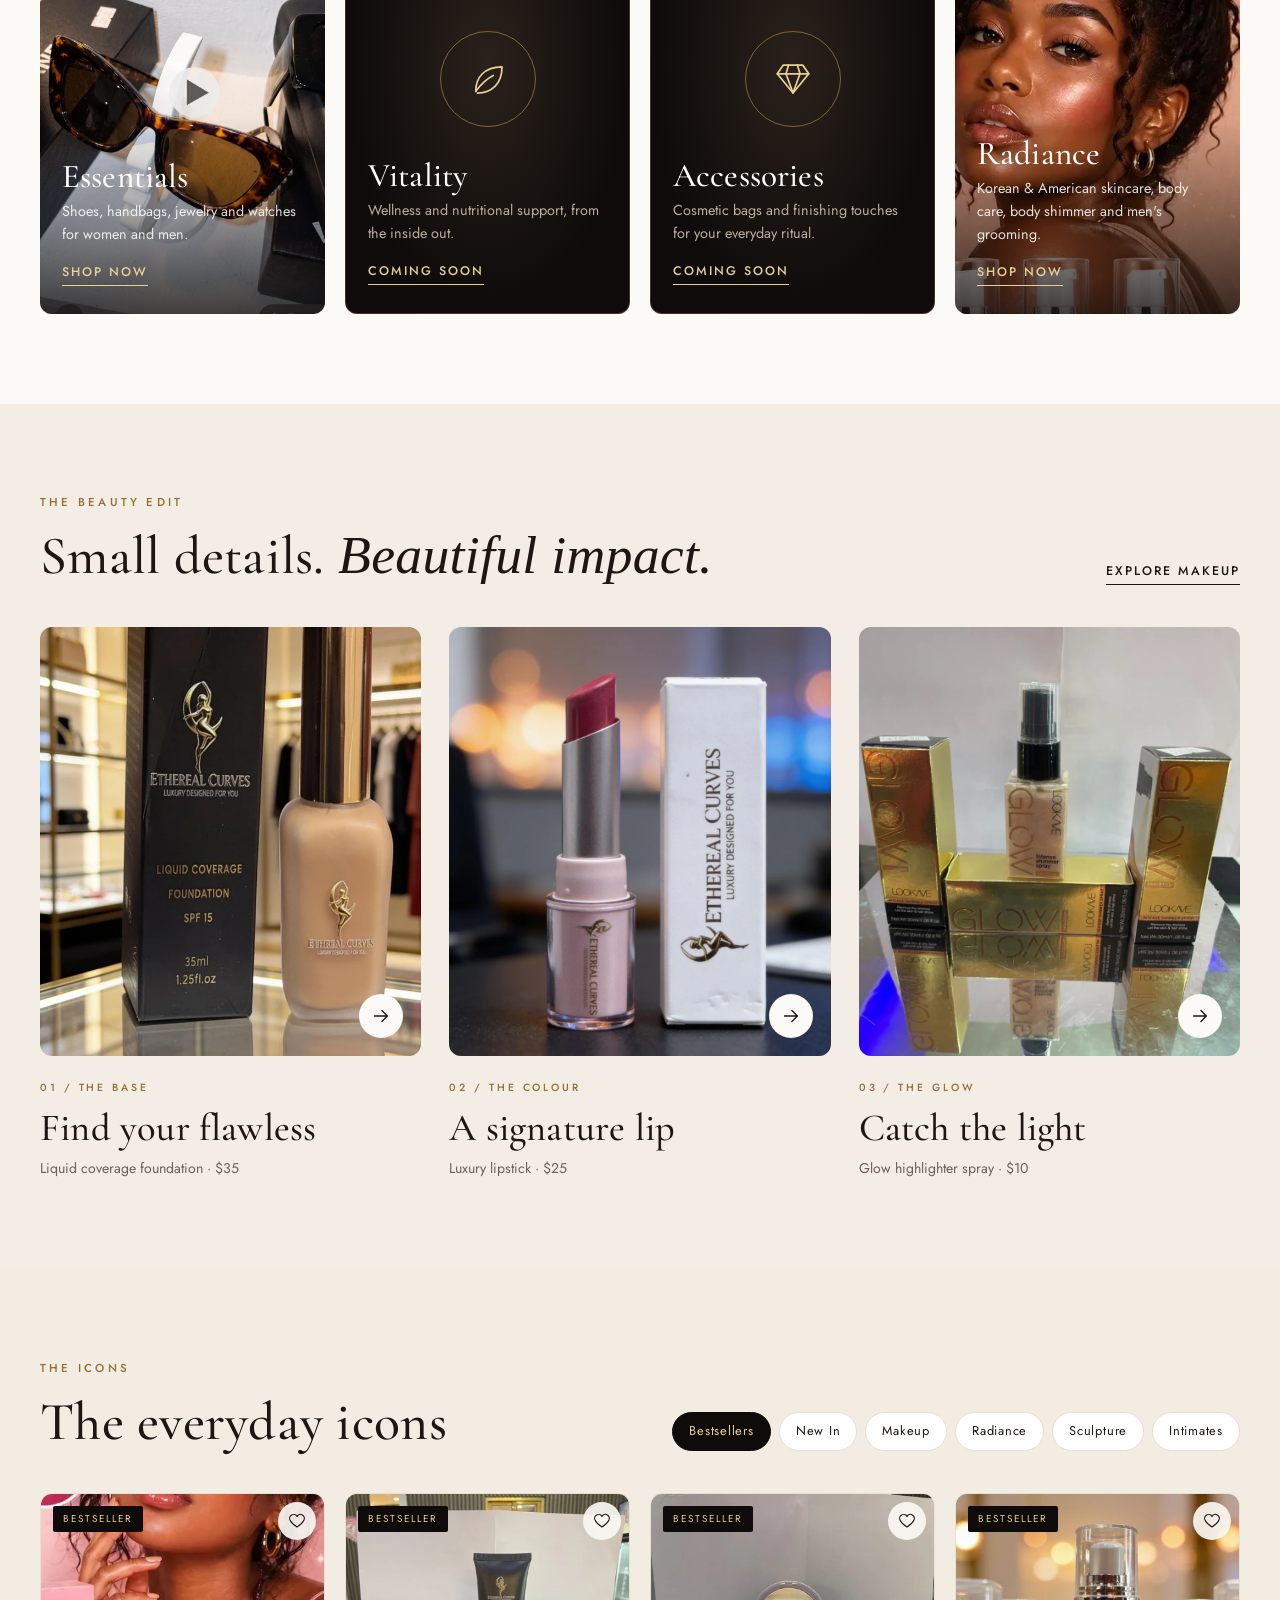
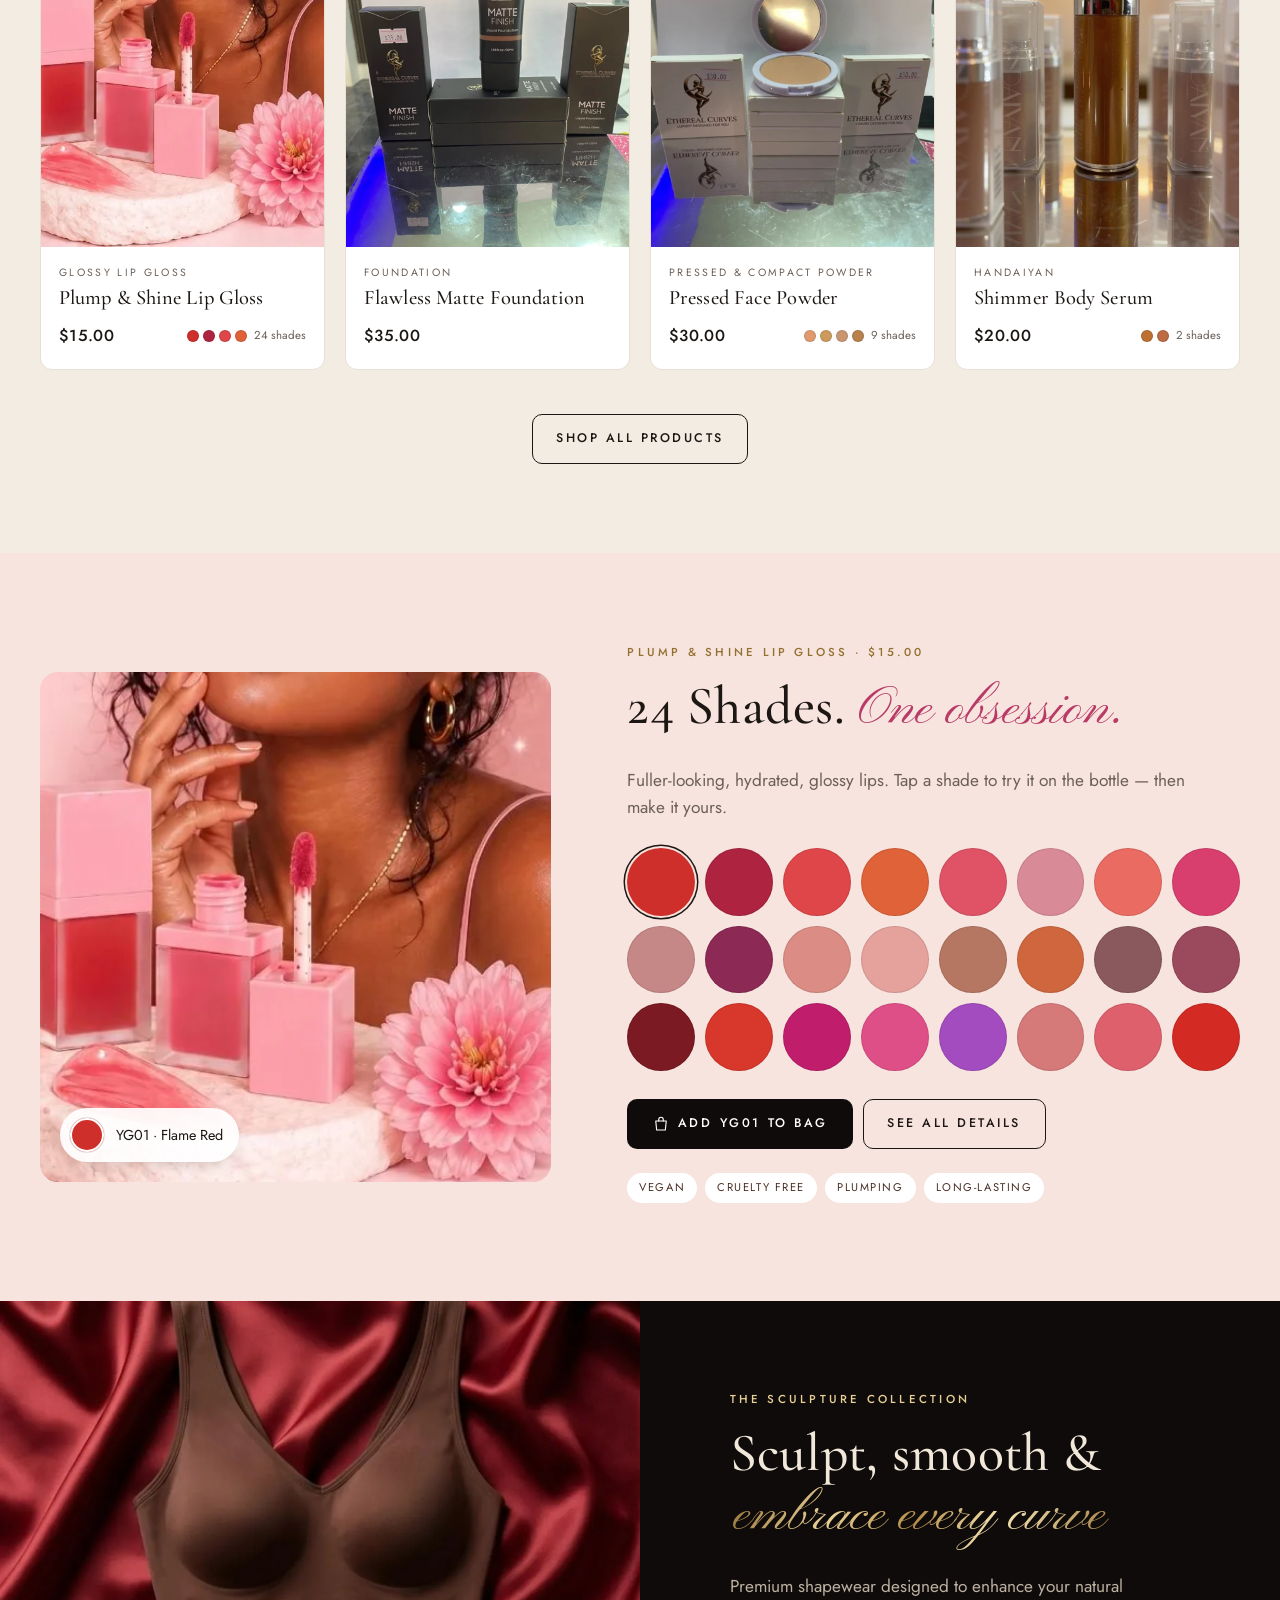
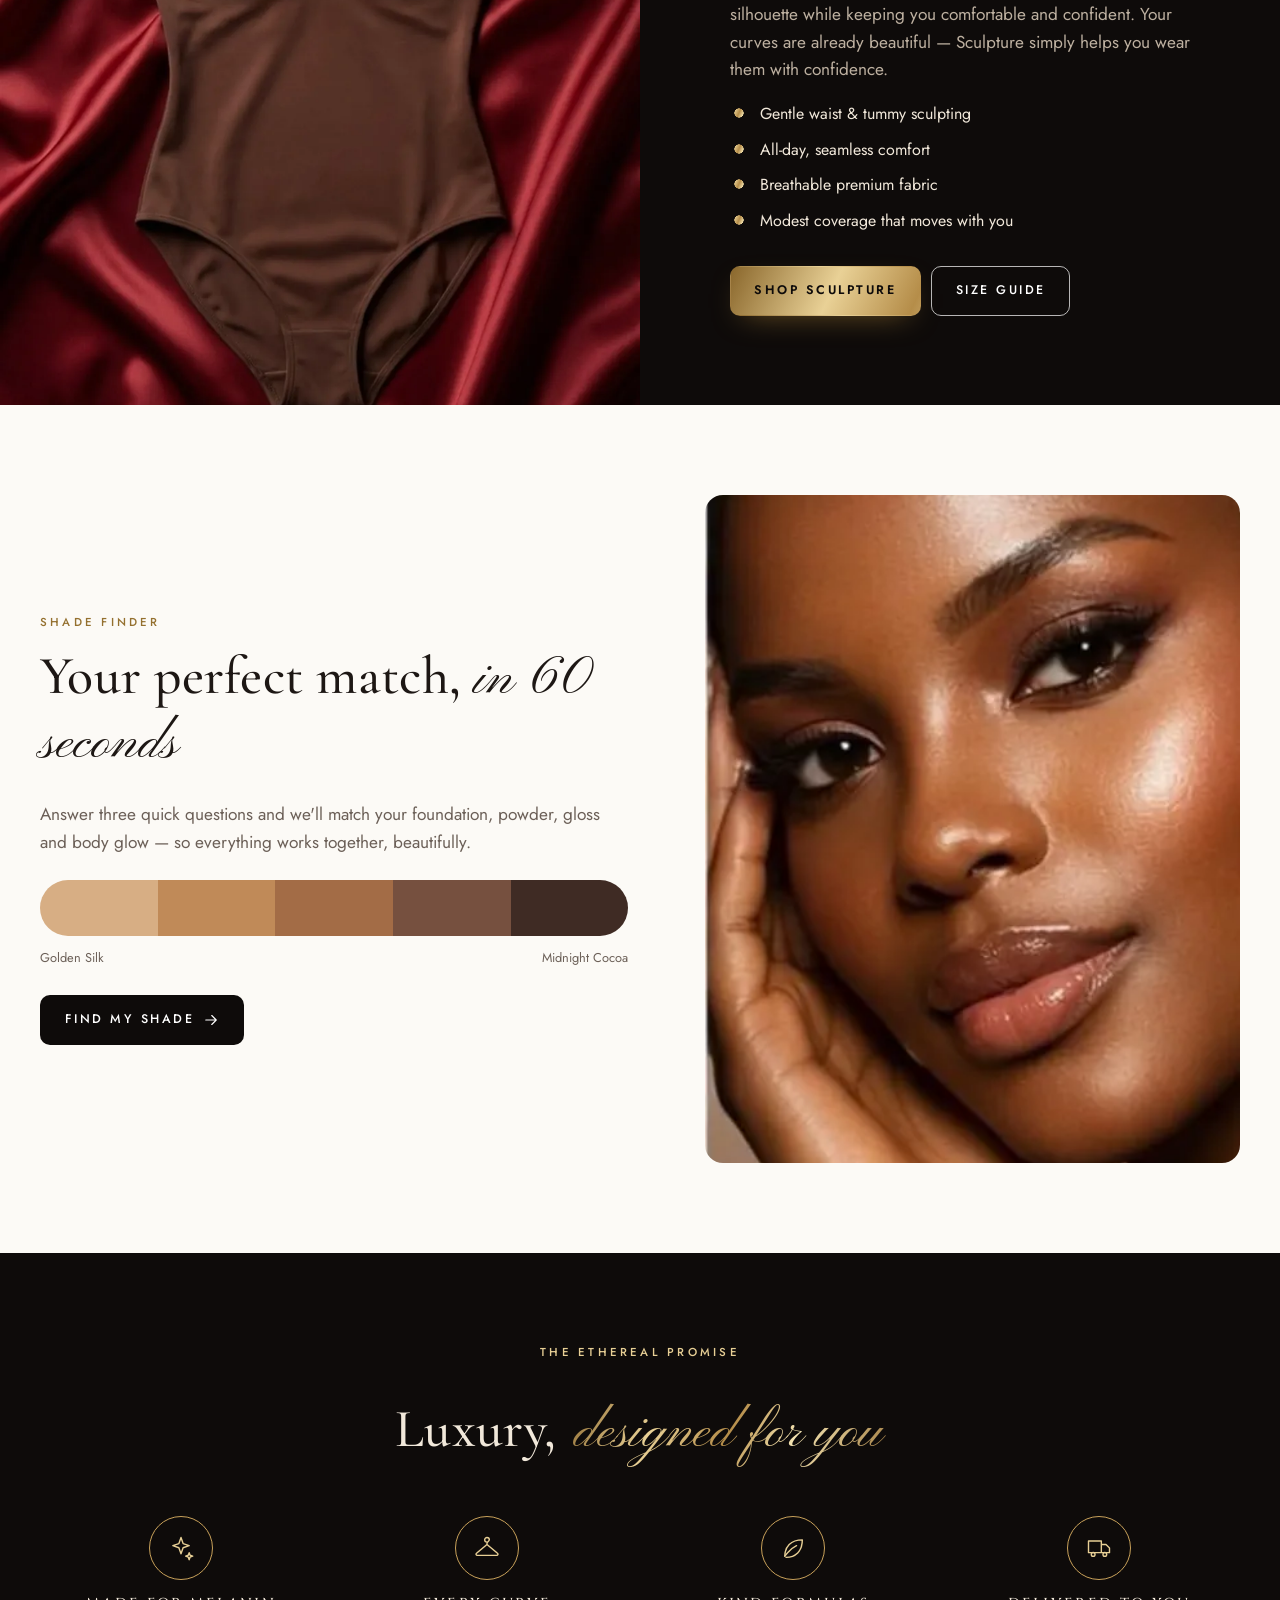
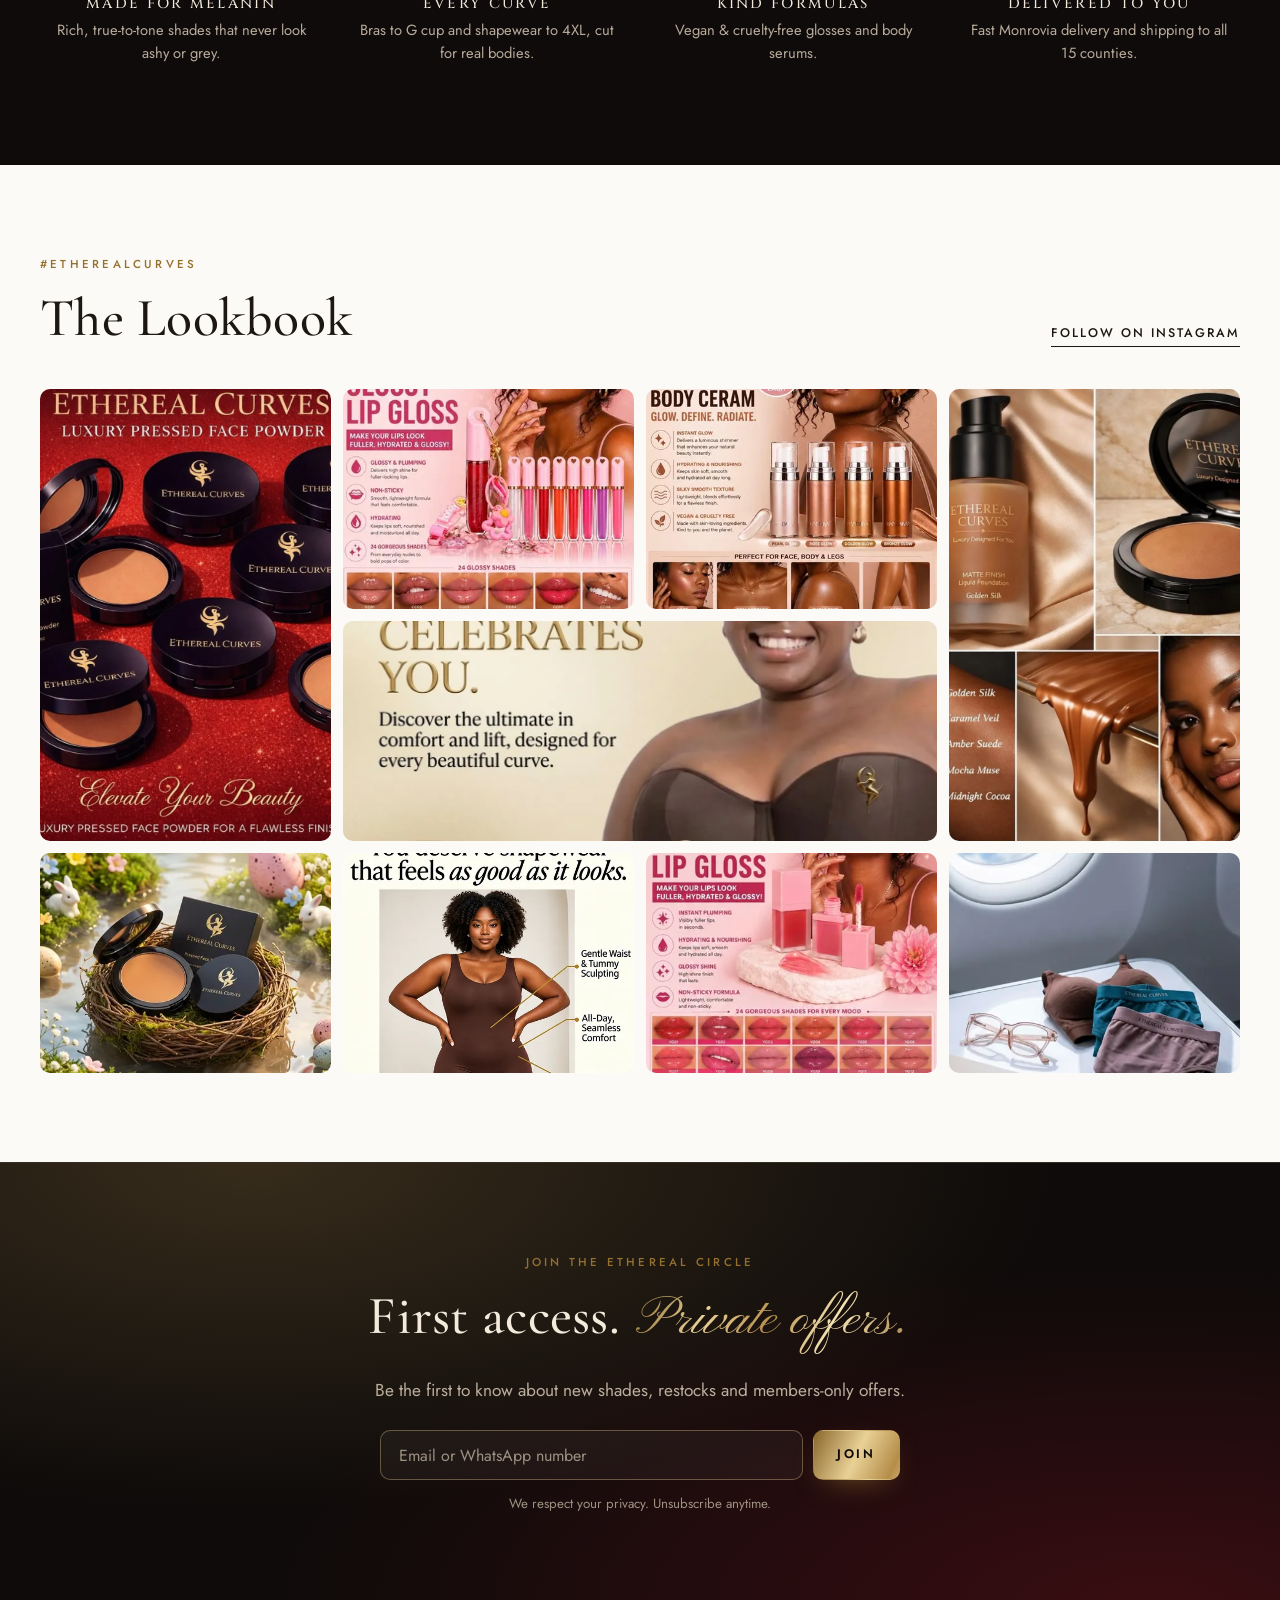
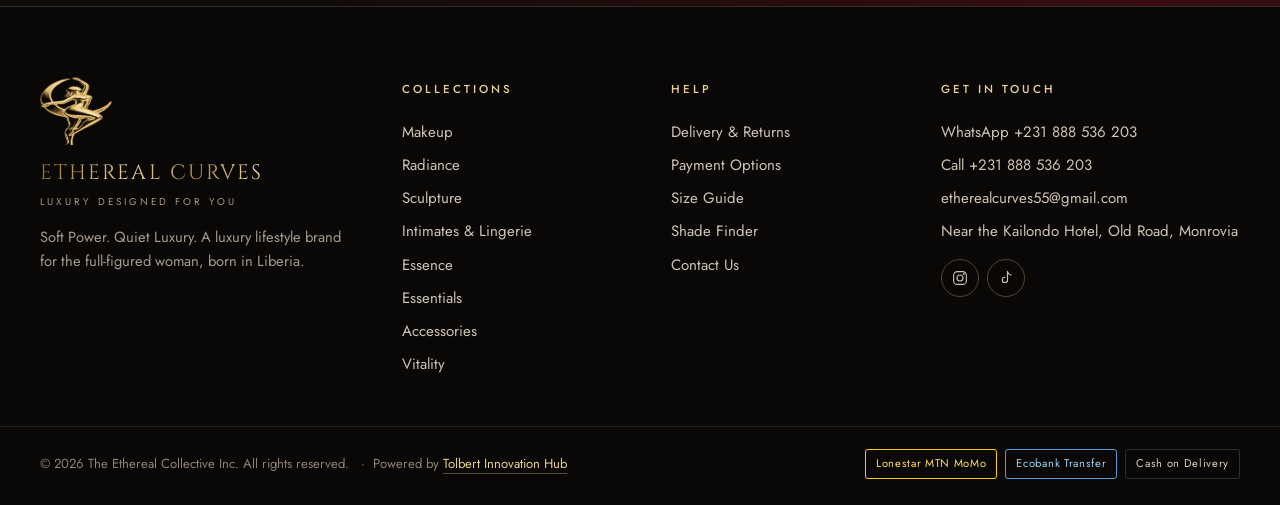
==== commit 564c8db2: "Use shop number for orders and calls, update Ecobank USD/LRD accounts Remove personal and work numbe" ====
--- a/index.html
+++ b/index.html
@@ -34,7 +34,7 @@
     "slogan": "Luxury Designed For You",
     "founder": { "@type": "Person", "name": "Musu Deshield Mitchell" },
     "email": "etherealcurves55@gmail.com",
-    "telephone": ["+231888536203", "+231886519747", "+231770267112"],
+    "telephone": "+231888536203",
     "address": { "@type": "PostalAddress", "addressLocality": "Monrovia", "addressCountry": "LR" },
     "logo": "assets/img/icon-512.png"
   }
@@ -215,7 +215,7 @@
     <noscript>
       <div class="container" style="padding:4rem 1rem;text-align:center">
         <h1>Ethereal Curves</h1>
-        <p>Please enable JavaScript to shop, or order on WhatsApp: <a href="https://wa.me/231886519747">+231 886 519 747</a></p>
+        <p>Please enable JavaScript to shop, or order on WhatsApp: <a href="https://wa.me/231888536203">+231 888 536 203</a></p>
       </div>
     </noscript>
   </main>
